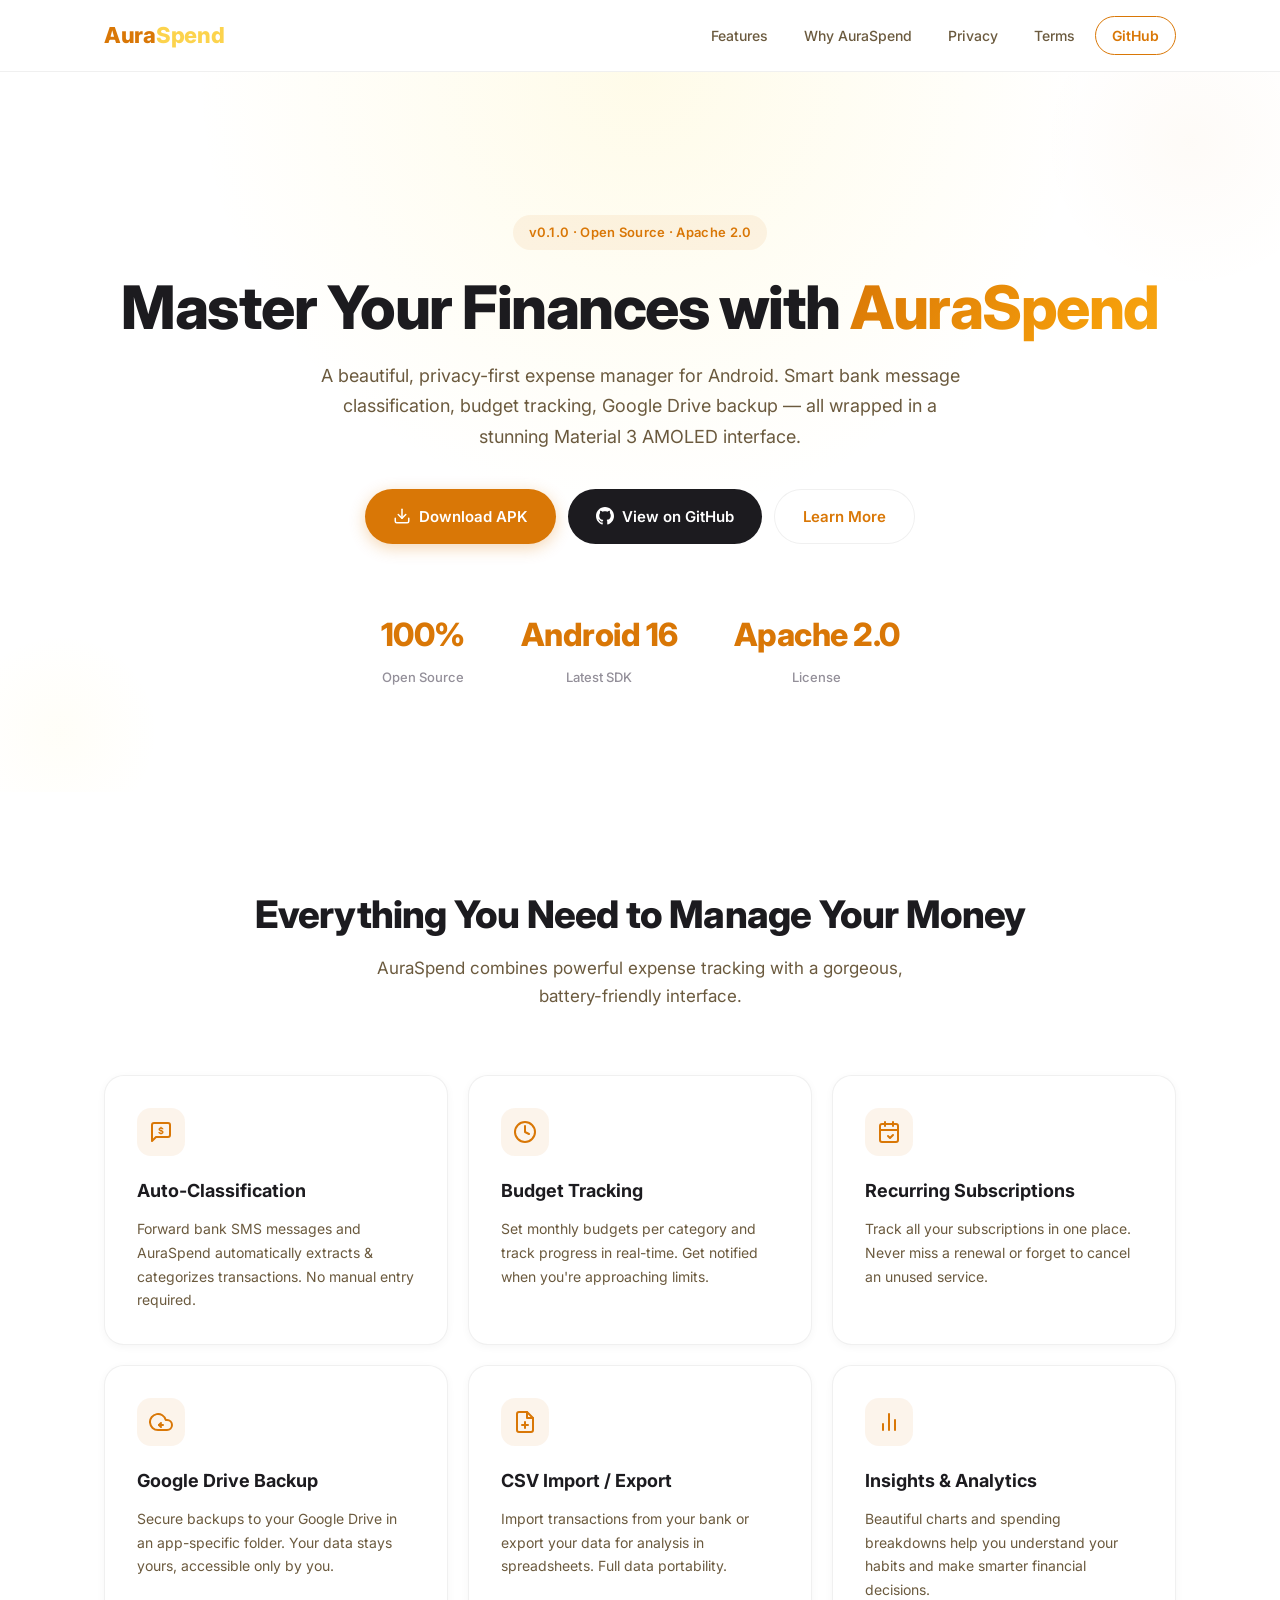
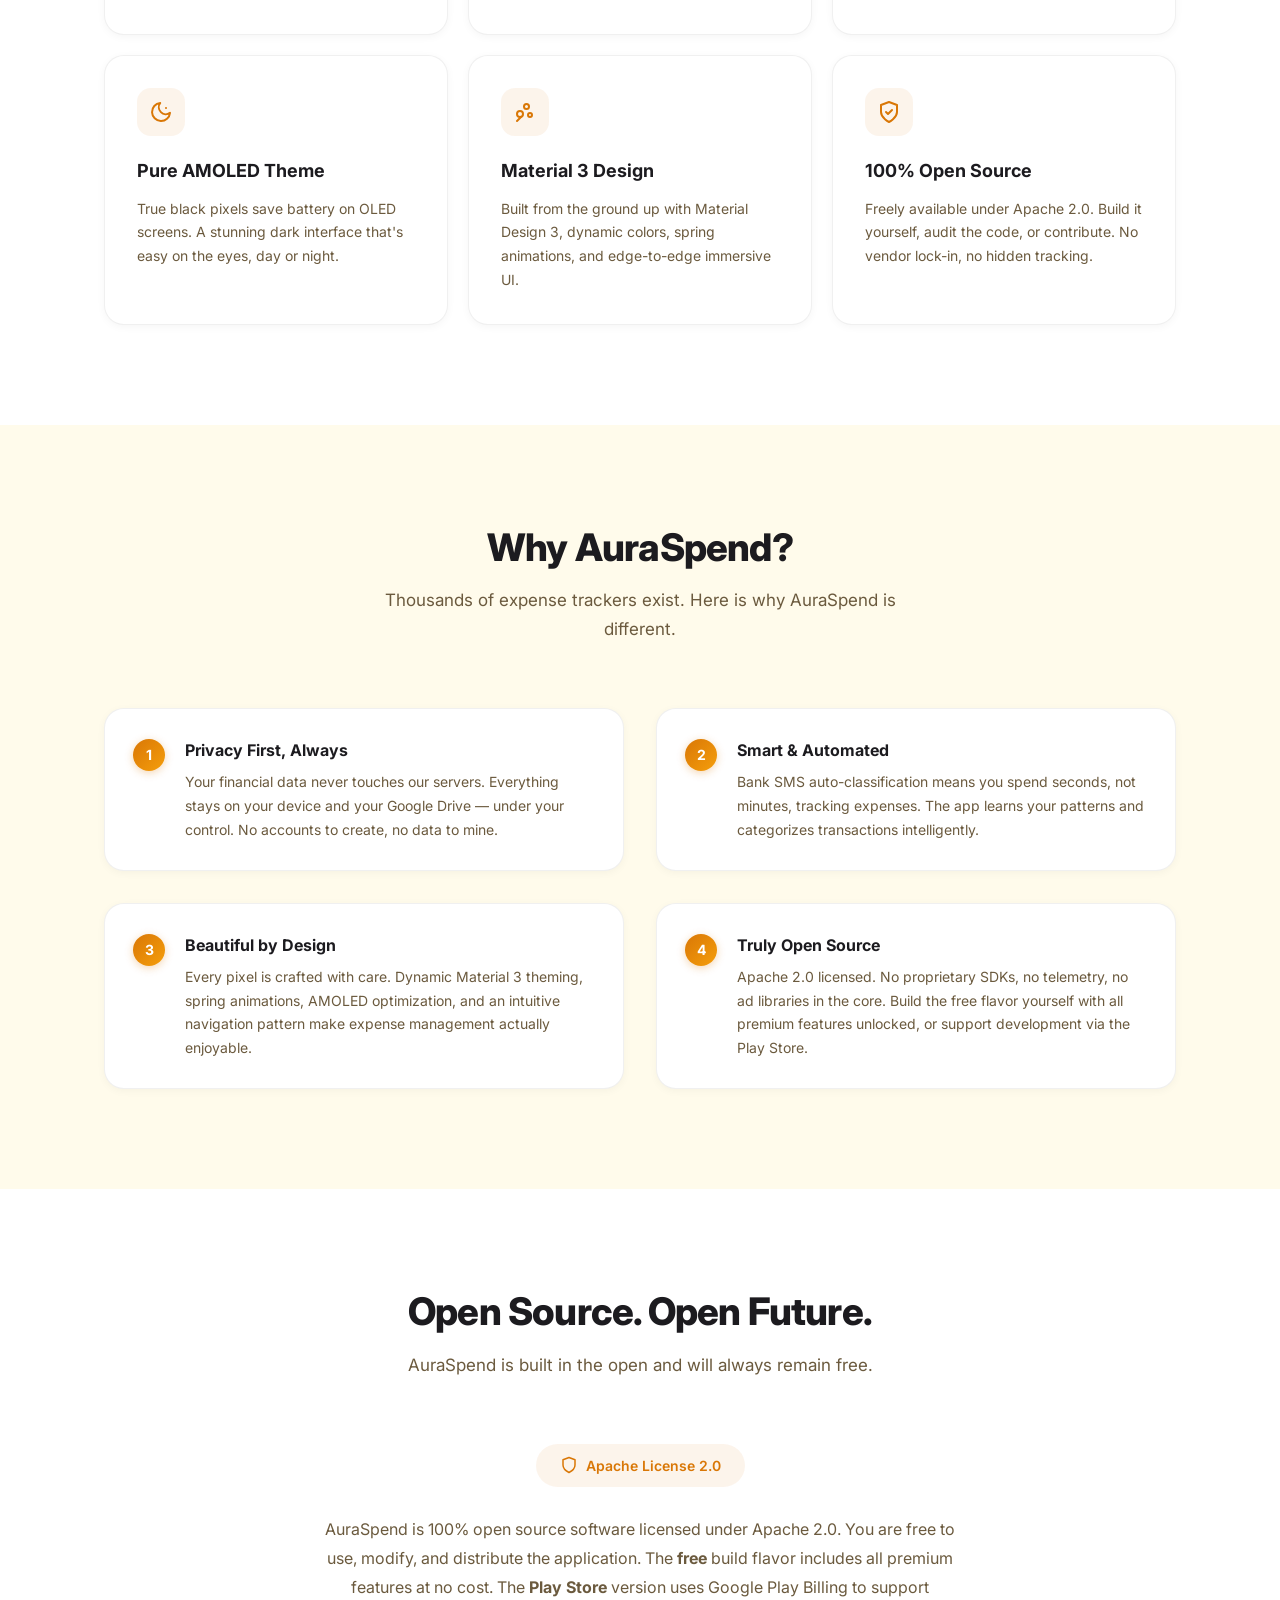
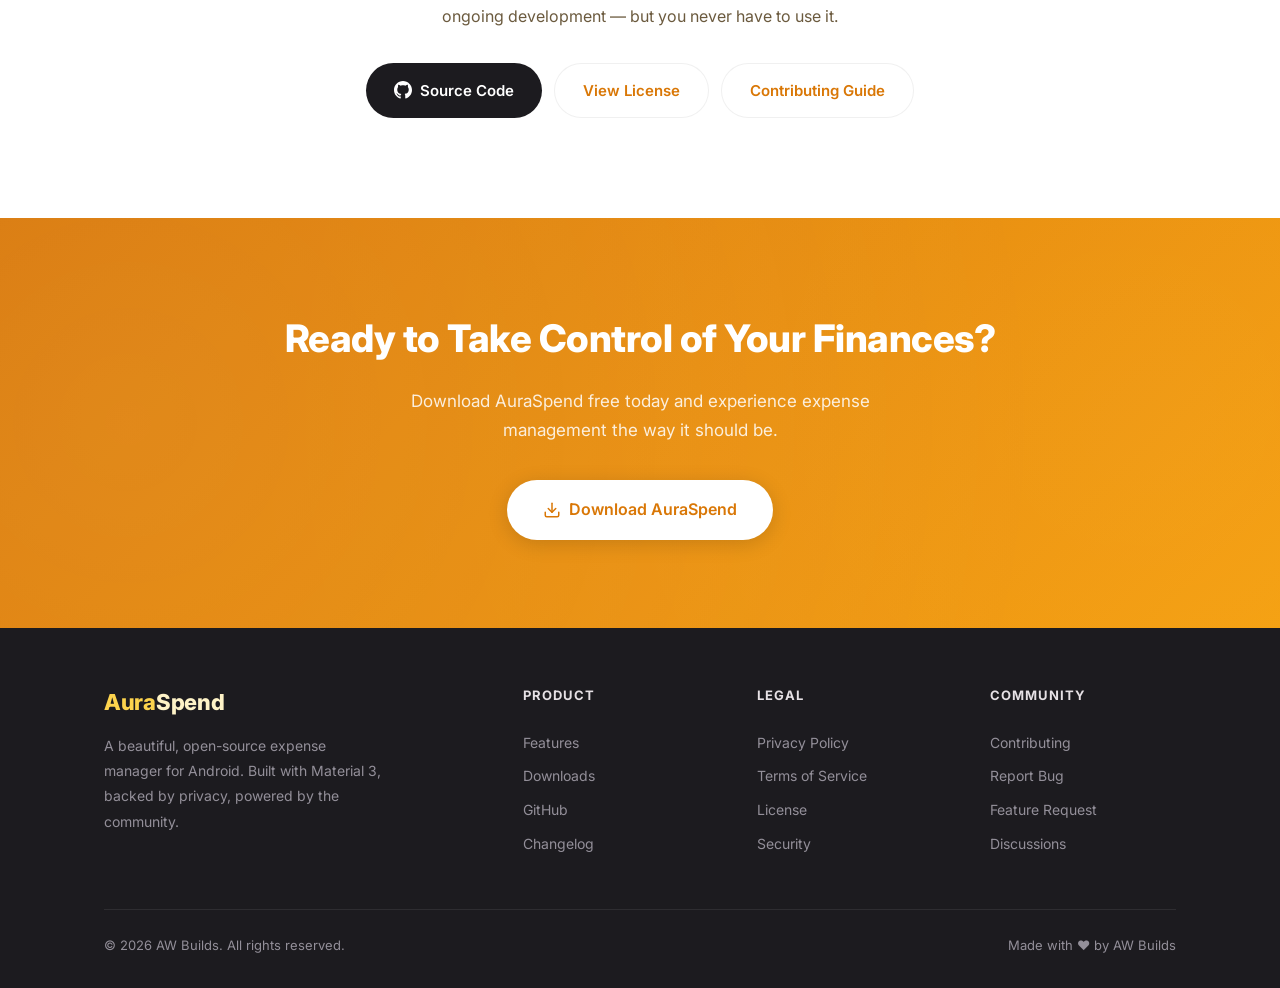
==== docs/index.html @ ae88522f "feat: Material 3 Expressive design + move docs to root (#27) * feat(ui): redesign splash screen and " ====
<!DOCTYPE html>
<html lang="en">
<head>
    <meta charset="UTF-8">
    <meta name="viewport" content="width=device-width, initial-scale=1.0">
    <title>AuraSpend — Beautiful Expense Management for Android</title>
    <meta name="description" content="AuraSpend is a modern, open-source expense tracker for Android with bank message classification, budget tracking, Google Drive sync, and a stunning Material 3 AMOLED interface.">
    <meta property="og:title" content="AuraSpend — Beautiful Expense Management for Android">
    <meta property="og:description" content="A privacy-first, open-source expense manager for Android. Smart bank message classification, budget tracking, Google Drive backup — all wrapped in a stunning Material 3 AMOLED interface.">
    <meta property="og:url" content="https://auraspend.github.io/auraspend/">
    <meta property="og:type" content="software">
    <meta property="og:site_name" content="AuraSpend">
    <meta name="twitter:card" content="summary_large_image">
    <meta name="twitter:title" content="AuraSpend — Beautiful Expense Management for Android">
    <meta name="twitter:description" content="A privacy-first, open-source expense manager for Android. Smart bank message classification, budget tracking, Google Drive backup.">
    <link rel="stylesheet" href="css/style.css">
    <link href="https://fonts.googleapis.com/css2?family=Inter:wght@400;500;600;700;800&display=swap" rel="stylesheet">
    <link rel="icon" type="image/svg+xml" href="data:image/svg+xml,%3Csvg xmlns='http://www.w3.org/2000/svg' viewBox='0 0 100 100'%3E%3Ccircle cx='50' cy='50' r='45' fill='%23D97706'/%3E%3Ctext x='50' y='72' text-anchor='middle' font-size='60' font-weight='800' font-family='system-ui' fill='white'%3EA%3C/text%3E%3C/svg%3E">
    <script type="application/ld+json">
    {
        "@context": "https://schema.org",
        "@type": "MobileApplication",
        "name": "AuraSpend",
        "operatingSystem": "Android",
        "applicationCategory": "FinanceApplication",
        "description": "A privacy-first, open-source expense manager for Android with smart bank message classification, budget tracking, Google Drive backup, and Material 3 design.",
        "url": "https://auraspend.github.io/auraspend/",
        "license": "https://www.apache.org/licenses/LICENSE-2.0",
        "author": {
            "@type": "Person",
            "name": "AW Builds"
        },
        "offers": {
            "@type": "Offer",
            "price": "0",
            "priceCurrency": "USD"
        }
    }
    </script>
</head>
<body>
    <nav>
        <div class="container">
            <a href="index.html" class="logo">Aura<span>Spend</span></a>
            <button class="hamburger" aria-label="Toggle navigation" aria-expanded="false">
                <span></span>
                <span></span>
                <span></span>
            </button>
            <div class="nav-links" id="navLinks">
                <a href="#features">Features</a>
                <a href="#why">Why AuraSpend</a>
                <a href="privacy.html">Privacy</a>
                <a href="terms.html">Terms</a>
                <a href="https://github.com/auraspend/auraspend" class="btn-outline-small" target="_blank" rel="noopener">GitHub</a>
            </div>
        </div>
    </nav>

    <section class="hero">
        <div class="hero-blob hero-blob-1"></div>
        <div class="hero-blob hero-blob-2"></div>
        <div class="container">
            <div class="hero-badge">v0.1.0 &middot; Open Source &middot; Apache 2.0</div>
            <h1>Master Your Finances with <span class="gradient-text">AuraSpend</span></h1>
            <p>A beautiful, privacy-first expense manager for Android. Smart bank message classification, budget tracking, Google Drive backup &mdash; all wrapped in a stunning Material 3 AMOLED interface.</p>
            <div class="hero-actions">
                <a href="https://github.com/auraspend/auraspend/releases" class="btn btn-primary" target="_blank" rel="noopener">
                    <svg width="18" height="18" viewBox="0 0 24 24" fill="none" stroke="currentColor" stroke-width="2" stroke-linecap="round" stroke-linejoin="round"><path d="M21 15v4a2 2 0 0 1-2 2H5a2 2 0 0 1-2-2v-4"/><polyline points="7 10 12 15 17 10"/><line x1="12" y1="15" x2="12" y2="3"/></svg>
                    Download APK
                </a>
                <a href="https://github.com/auraspend/auraspend" class="btn btn-github" target="_blank" rel="noopener">
                    <svg width="18" height="18" viewBox="0 0 24 24" fill="currentColor"><path d="M12 0c-6.626 0-12 5.373-12 12 0 5.302 3.438 9.8 8.207 11.387.599.111.793-.261.793-.577v-2.234c-3.338.726-4.033-1.416-4.033-1.416-.546-1.387-1.333-1.756-1.333-1.756-1.089-.745.083-.729.083-.729 1.205.084 1.839 1.237 1.839 1.237 1.07 1.834 2.807 1.304 3.492.997.107-.775.418-1.305.762-1.604-2.665-.305-5.467-1.334-5.467-5.931 0-1.311.469-2.381 1.236-3.221-.124-.303-.535-1.524.117-3.176 0 0 1.008-.322 3.301 1.23.957-.266 1.983-.399 3.003-.404 1.02.005 2.047.138 3.006.404 2.291-1.552 3.297-1.23 3.297-1.23.653 1.653.242 2.874.118 3.176.77.84 1.235 1.911 1.235 3.221 0 4.609-2.807 5.624-5.479 5.921.43.372.823 1.102.823 2.222v3.293c0 .319.192.694.801.576 4.765-1.589 8.199-6.086 8.199-11.386 0-6.627-5.373-12-12-12z"/></svg>
                    View on GitHub
                </a>
                <a href="#features" class="btn btn-secondary">Learn More</a>
            </div>
            <div class="hero-stats">
                <div class="stat-item">
                    <div class="stat-number">100%</div>
                    <div class="stat-label">Open Source</div>
                </div>
                <div class="stat-item">
                    <div class="stat-number">Android 16</div>
                    <div class="stat-label">Latest SDK</div>
                </div>
                <div class="stat-item">
                    <div class="stat-number">Apache 2.0</div>
                    <div class="stat-label">License</div>
                </div>
            </div>
        </div>
    </section>

    <section id="features" class="section reveal">
        <div class="container">
            <div class="section-header">
                <h2>Everything You Need to Manage Your Money</h2>
                <p>AuraSpend combines powerful expense tracking with a gorgeous, battery-friendly interface.</p>
            </div>
            <div class="features-grid">
                <div class="feature-card">
                    <div class="feature-icon">
                        <svg width="24" height="24" viewBox="0 0 24 24" fill="none" stroke="#D97706" stroke-width="2" stroke-linecap="round" stroke-linejoin="round"><path d="M21 15a2 2 0 0 1-2 2H7l-4 4V5a2 2 0 0 1 2-2h14a2 2 0 0 1 2 2z"/><text x="12" y="14" text-anchor="middle" font-size="9" font-weight="700" fill="#D97706" stroke="none">$</text></svg>
                    </div>
                    <h3>Auto-Classification</h3>
                    <p>Forward bank SMS messages and AuraSpend automatically extracts &amp; categorizes transactions. No manual entry required.</p>
                </div>
                <div class="feature-card">
                    <div class="feature-icon">
                        <svg width="24" height="24" viewBox="0 0 24 24" fill="none" stroke="#D97706" stroke-width="2" stroke-linecap="round" stroke-linejoin="round"><circle cx="12" cy="12" r="10"/><path d="M12 6v6l4 2"/></svg>
                    </div>
                    <h3>Budget Tracking</h3>
                    <p>Set monthly budgets per category and track progress in real-time. Get notified when you're approaching limits.</p>
                </div>
                <div class="feature-card">
                    <div class="feature-icon">
                        <svg width="24" height="24" viewBox="0 0 24 24" fill="none" stroke="#D97706" stroke-width="2" stroke-linecap="round" stroke-linejoin="round"><rect x="3" y="4" width="18" height="18" rx="2" ry="2"/><line x1="16" y1="2" x2="16" y2="6"/><line x1="8" y1="2" x2="8" y2="6"/><line x1="3" y1="10" x2="21" y2="10"/><path d="M16 15l-3 3-2-2"/></svg>
                    </div>
                    <h3>Recurring Subscriptions</h3>
                    <p>Track all your subscriptions in one place. Never miss a renewal or forget to cancel an unused service.</p>
                </div>
                <div class="feature-card">
                    <div class="feature-icon">
                        <svg width="24" height="24" viewBox="0 0 24 24" fill="none" stroke="#D97706" stroke-width="2" stroke-linecap="round" stroke-linejoin="round"><path d="M18 10h-1.26A8 8 0 1 0 9 20h9a5 5 0 0 0 0-10z"/><path d="M12 13l-2 2 2 2"/><path d="M14 15h-4"/></svg>
                    </div>
                    <h3>Google Drive Backup</h3>
                    <p>Secure backups to your Google Drive in an app-specific folder. Your data stays yours, accessible only by you.</p>
                </div>
                <div class="feature-card">
                    <div class="feature-icon">
                        <svg width="24" height="24" viewBox="0 0 24 24" fill="none" stroke="#D97706" stroke-width="2" stroke-linecap="round" stroke-linejoin="round"><path d="M14 2H6a2 2 0 0 0-2 2v16a2 2 0 0 0 2 2h12a2 2 0 0 0 2-2V8z"/><polyline points="14 2 14 8 20 8"/><line x1="12" y1="12" x2="12" y2="18"/><line x1="9" y1="15" x2="15" y2="15"/></svg>
                    </div>
                    <h3>CSV Import / Export</h3>
                    <p>Import transactions from your bank or export your data for analysis in spreadsheets. Full data portability.</p>
                </div>
                <div class="feature-card">
                    <div class="feature-icon">
                        <svg width="24" height="24" viewBox="0 0 24 24" fill="none" stroke="#D97706" stroke-width="2" stroke-linecap="round" stroke-linejoin="round"><line x1="18" y1="20" x2="18" y2="10"/><line x1="12" y1="20" x2="12" y2="4"/><line x1="6" y1="20" x2="6" y2="14"/></svg>
                    </div>
                    <h3>Insights &amp; Analytics</h3>
                    <p>Beautiful charts and spending breakdowns help you understand your habits and make smarter financial decisions.</p>
                </div>
                <div class="feature-card">
                    <div class="feature-icon">
                        <svg width="24" height="24" viewBox="0 0 24 24" fill="none" stroke="#D97706" stroke-width="2" stroke-linecap="round" stroke-linejoin="round"><path d="M21 12.79A9 9 0 1 1 11.21 3 7 7 0 0 0 21 12.79z"/><line x1="17" y1="8" x2="17.01" y2="8"/></svg>
                    </div>
                    <h3>Pure AMOLED Theme</h3>
                    <p>True black pixels save battery on OLED screens. A stunning dark interface that's easy on the eyes, day or night.</p>
                </div>
                <div class="feature-card">
                    <div class="feature-icon">
                        <svg width="24" height="24" viewBox="0 0 24 24" fill="none" stroke="#D97706" stroke-width="2" stroke-linecap="round" stroke-linejoin="round"><circle cx="13.5" cy="6.5" r="2.5"/><circle cx="17" cy="15" r="2"/><circle cx="7" cy="14" r="3"/><path d="M4 21l4-4"/></svg>
                    </div>
                    <h3>Material 3 Design</h3>
                    <p>Built from the ground up with Material Design 3, dynamic colors, spring animations, and edge-to-edge immersive UI.</p>
                </div>
                <div class="feature-card">
                    <div class="feature-icon">
                        <svg width="24" height="24" viewBox="0 0 24 24" fill="none" stroke="#D97706" stroke-width="2" stroke-linecap="round" stroke-linejoin="round"><path d="M12 22s8-4 8-10V5l-8-3-8 3v7c0 6 8 10 8 10z"/><path d="M9 12l2 2 4-4"/></svg>
                    </div>
                    <h3>100% Open Source</h3>
                    <p>Freely available under Apache 2.0. Build it yourself, audit the code, or contribute. No vendor lock-in, no hidden tracking.</p>
                </div>
            </div>
        </div>
    </section>

    <section id="why" class="section section-alt reveal">
        <div class="container">
            <div class="section-header">
                <h2>Why AuraSpend?</h2>
                <p>Thousands of expense trackers exist. Here is why AuraSpend is different.</p>
            </div>
            <div class="why-grid">
                <div class="why-item">
                    <div class="why-marker">1</div>
                    <div>
                        <h4>Privacy First, Always</h4>
                        <p>Your financial data never touches our servers. Everything stays on your device and your Google Drive — under your control. No accounts to create, no data to mine.</p>
                    </div>
                </div>
                <div class="why-item">
                    <div class="why-marker">2</div>
                    <div>
                        <h4>Smart &amp; Automated</h4>
                        <p>Bank SMS auto-classification means you spend seconds, not minutes, tracking expenses. The app learns your patterns and categorizes transactions intelligently.</p>
                    </div>
                </div>
                <div class="why-item">
                    <div class="why-marker">3</div>
                    <div>
                        <h4>Beautiful by Design</h4>
                        <p>Every pixel is crafted with care. Dynamic Material 3 theming, spring animations, AMOLED optimization, and an intuitive navigation pattern make expense management actually enjoyable.</p>
                    </div>
                </div>
                <div class="why-item">
                    <div class="why-marker">4</div>
                    <div>
                        <h4>Truly Open Source</h4>
                        <p>Apache 2.0 licensed. No proprietary SDKs, no telemetry, no ad libraries in the core. Build the free flavor yourself with all premium features unlocked, or support development via the Play Store.</p>
                    </div>
                </div>
            </div>
        </div>
    </section>

    <section class="section reveal">
        <div class="container">
            <div class="section-header">
                <h2>Open Source. Open Future.</h2>
                <p>AuraSpend is built in the open and will always remain free.</p>
            </div>
            <div class="oss-content">
                <div class="license-badge">
                    <svg width="18" height="18" viewBox="0 0 24 24" fill="none" stroke="currentColor" stroke-width="2" stroke-linecap="round" stroke-linejoin="round"><path d="M12 22s8-4 8-10V5l-8-3-8 3v7c0 6 8 10 8 10z"/></svg>
                    Apache License 2.0
                </div>
                <p>
                    AuraSpend is 100% open source software licensed under Apache 2.0. You are free to use, modify, and distribute the application. The <strong>free</strong> build flavor includes all premium features at no cost. The <strong>Play Store</strong> version uses Google Play Billing to support ongoing development &mdash; but you never have to use it.
                </p>
                <div class="oss-links">
                    <a href="https://github.com/auraspend/auraspend" class="btn btn-github" target="_blank" rel="noopener">
                        <svg width="18" height="18" viewBox="0 0 24 24" fill="currentColor"><path d="M12 0c-6.626 0-12 5.373-12 12 0 5.302 3.438 9.8 8.207 11.387.599.111.793-.261.793-.577v-2.234c-3.338.726-4.033-1.416-4.033-1.416-.546-1.387-1.333-1.756-1.333-1.756-1.089-.745.083-.729.083-.729 1.205.084 1.839 1.237 1.839 1.237 1.07 1.834 2.807 1.304 3.492.997.107-.775.418-1.305.762-1.604-2.665-.305-5.467-1.334-5.467-5.931 0-1.311.469-2.381 1.236-3.221-.124-.303-.535-1.524.117-3.176 0 0 1.008-.322 3.301 1.23.957-.266 1.983-.399 3.003-.404 1.02.005 2.047.138 3.006.404 2.291-1.552 3.297-1.23 3.297-1.23.653 1.653.242 2.874.118 3.176.77.84 1.235 1.911 1.235 3.221 0 4.609-2.807 5.624-5.479 5.921.43.372.823 1.102.823 2.222v3.293c0 .319.192.694.801.576 4.765-1.589 8.199-6.086 8.199-11.386 0-6.627-5.373-12-12-12z"/></svg>
                        Source Code
                    </a>
                    <a href="https://github.com/auraspend/auraspend/blob/main/LICENSE" class="btn btn-secondary" target="_blank" rel="noopener">View License</a>
                    <a href="https://github.com/auraspend/auraspend/blob/main/CONTRIBUTING.md" class="btn btn-secondary" target="_blank" rel="noopener">Contributing Guide</a>
                </div>
            </div>
        </div>
    </section>

    <section class="cta-section reveal">
        <div class="container">
            <h2>Ready to Take Control of Your Finances?</h2>
            <p>Download AuraSpend free today and experience expense management the way it should be.</p>
            <a href="https://github.com/auraspend/auraspend/releases" class="btn" target="_blank" rel="noopener">
                <svg width="18" height="18" viewBox="0 0 24 24" fill="none" stroke="currentColor" stroke-width="2" stroke-linecap="round" stroke-linejoin="round"><path d="M21 15v4a2 2 0 0 1-2 2H5a2 2 0 0 1-2-2v-4"/><polyline points="7 10 12 15 17 10"/><line x1="12" y1="15" x2="12" y2="3"/></svg>
                Download AuraSpend
            </a>
        </div>
    </section>

    <footer>
        <div class="container">
            <div class="footer-grid">
                <div class="footer-brand">
                    <a href="index.html" class="logo">Aura<span>Spend</span></a>
                    <p>A beautiful, open-source expense manager for Android. Built with Material 3, backed by privacy, powered by the community.</p>
                </div>
                <div class="footer-col">
                    <h4>Product</h4>
                    <a href="#features">Features</a>
                    <a href="https://github.com/auraspend/auraspend/releases">Downloads</a>
                    <a href="https://github.com/auraspend/auraspend">GitHub</a>
                    <a href="https://github.com/auraspend/auraspend/blob/main/CHANGELOG.md">Changelog</a>
                </div>
                <div class="footer-col">
                    <h4>Legal</h4>
                    <a href="privacy.html">Privacy Policy</a>
                    <a href="terms.html">Terms of Service</a>
                    <a href="https://github.com/auraspend/auraspend/blob/main/LICENSE">License</a>
                    <a href="https://github.com/auraspend/auraspend/blob/main/SECURITY.md">Security</a>
                </div>
                <div class="footer-col">
                    <h4>Community</h4>
                    <a href="https://github.com/auraspend/auraspend/blob/main/CONTRIBUTING.md">Contributing</a>
                    <a href="https://github.com/auraspend/auraspend/issues">Report Bug</a>
                    <a href="https://github.com/auraspend/auraspend/issues">Feature Request</a>
                    <a href="https://github.com/auraspend/auraspend/discussions">Discussions</a>
                </div>
            </div>
            <div class="footer-bottom">
                <p>&copy; 2026 AW Builds. All rights reserved.</p>
                <p>Made with ❤️ by AW Builds</p>
            </div>
        </div>
    </footer>
    <script>
        document.querySelector('.hamburger')?.addEventListener('click', () => {
            const nav = document.getElementById('navLinks');
            const btn = document.querySelector('.hamburger');
            const expanded = btn.getAttribute('aria-expanded') === 'true';
            btn.setAttribute('aria-expanded', !expanded);
            nav.classList.toggle('open');
        });
        document.querySelectorAll('.nav-links a').forEach(link => {
            link.addEventListener('click', () => {
                document.getElementById('navLinks')?.classList.remove('open');
                document.querySelector('.hamburger')?.setAttribute('aria-expanded', 'false');
            });
        });
        const observer = new IntersectionObserver((entries) => {
            entries.forEach(entry => {
                if (entry.isIntersecting) {
                    entry.target.classList.add('visible');
                }
            });
        }, { threshold: 0.1 });
        document.querySelectorAll('.reveal').forEach(el => observer.observe(el));
    </script>
</body>
</html>
---- docs/css/style.css ----
:root {
    --primary: #D97706;
    --primary-hover: #F59E0B;
    --primary-light: #FCD34D;
    --primary-bg: rgba(217, 119, 6, 0.08);
    --primary-glow: rgba(217, 119, 6, 0.25);
    --text: #1c1b1f;
    --text-secondary: #6B5A3E;
    --text-tertiary: #938F99;
    --surface: #ffffff;
    --surface-alt: #FFFBEB;
    --border: rgba(0, 0, 0, 0.06);
    --border-hover: rgba(217, 119, 6, 0.2);
    --shadow-sm: 0 2px 8px rgba(0, 0, 0, 0.04);
    --shadow-md: 0 8px 24px rgba(0, 0, 0, 0.06);
    --shadow-lg: 0 16px 48px rgba(0, 0, 0, 0.08);
    --shadow-glow: 0 8px 32px rgba(217, 119, 6, 0.2);
    --radius-sm: 12px;
    --radius-md: 20px;
    --radius-lg: 24px;
    --radius-full: 100px;
    --transition: 0.3s cubic-bezier(0.4, 0, 0.2, 1);
    --transition-slow: 0.5s cubic-bezier(0.4, 0, 0.2, 1);
    --nav-height: 72px;
}

@media (prefers-color-scheme: dark) {
    :root {
        --text: #FDF4E3;
        --text-secondary: #D4C5A9;
        --text-tertiary: #938F99;
        --surface: #1A1520;
        --surface-alt: #241F2D;
        --border: rgba(255, 255, 255, 0.06);
        --border-hover: rgba(253, 224, 71, 0.25);
        --shadow-sm: 0 2px 8px rgba(0, 0, 0, 0.2);
        --shadow-md: 0 8px 24px rgba(0, 0, 0, 0.3);
        --shadow-lg: 0 16px 48px rgba(0, 0, 0, 0.4);
    }
}

*, *::before, *::after {
    box-sizing: border-box;
    margin: 0;
    padding: 0;
}

html {
    scroll-behavior: smooth;
    -webkit-font-smoothing: antialiased;
    -moz-osx-font-smoothing: grayscale;
}

body {
    font-family: 'Inter', -apple-system, BlinkMacSystemFont, sans-serif;
    background-color: var(--surface);
    color: var(--text);
    line-height: 1.7;
    font-size: 16px;
    transition: background-color var(--transition), color var(--transition);
}

.container {
    max-width: 1120px;
    margin: 0 auto;
    padding: 0 24px;
}

/* Navigation */
nav {
    height: var(--nav-height);
    display: flex;
    align-items: center;
    background: rgba(255, 255, 255, 0.8);
    backdrop-filter: blur(16px);
    -webkit-backdrop-filter: blur(16px);
    position: sticky;
    top: 0;
    z-index: 1000;
    border-bottom: 1px solid var(--border);
    transition: background var(--transition);
}

@media (prefers-color-scheme: dark) {
    nav {
        background: rgba(20, 18, 24, 0.85);
    }

    .nav-links {
        background: rgba(20, 18, 24, 0.98);
    }
}

nav .container {
    display: flex;
    justify-content: space-between;
    align-items: center;
    width: 100%;
}

.logo {
    font-weight: 800;
    font-size: 22px;
    color: var(--primary);
    text-decoration: none;
    letter-spacing: -0.3px;
    transition: opacity var(--transition);
}

.logo:hover {
    opacity: 0.85;
}

.logo span {
    color: var(--primary-light);
}

.nav-links {
    display: flex;
    align-items: center;
    gap: 4px;
}

.nav-links a {
    text-decoration: none;
    color: var(--text-secondary);
    font-weight: 500;
    font-size: 14px;
    padding: 8px 16px;
    border-radius: var(--radius-full);
    transition: all var(--transition);
    position: relative;
}

.nav-links a:hover {
    background: var(--primary-bg);
    color: var(--primary);
}

.nav-links .btn-outline-small {
    border: 1.5px solid var(--primary);
    color: var(--primary);
    font-weight: 600;
    padding: 7px 16px;
}

.nav-links .btn-outline-small:hover {
    background: var(--primary);
    color: #fff;
}

/* Hamburger */
.hamburger {
    display: none;
    flex-direction: column;
    gap: 5px;
    background: none;
    border: none;
    cursor: pointer;
    padding: 8px;
    z-index: 1001;
}

.hamburger span {
    display: block;
    width: 22px;
    height: 2px;
    background: var(--text);
    border-radius: 2px;
    transition: all var(--transition);
}

.hamburger[aria-expanded="true"] span:nth-child(1) {
    transform: rotate(45deg) translate(5px, 5px);
}

.hamburger[aria-expanded="true"] span:nth-child(2) {
    opacity: 0;
}

.hamburger[aria-expanded="true"] span:nth-child(3) {
    transform: rotate(-45deg) translate(5px, -5px);
}

/* Anchor offset */
.section, .cta-section {
    scroll-margin-top: 80px;
}

/* Hero */
.hero {
    padding: 120px 0 80px;
    text-align: center;
    position: relative;
    overflow: hidden;
    min-height: 80vh;
    display: flex;
    align-items: center;
}

.hero::before {
    content: '';
    position: absolute;
    top: -50%;
    left: 50%;
    width: 900px;
    height: 900px;
    background: radial-gradient(circle, rgba(253, 224, 71, 0.12) 0%, transparent 70%);
    transform: translate(-50%, -10%);
    pointer-events: none;
    animation: heroGlow 8s ease-in-out infinite alternate;
}

@keyframes heroGlow {
    0% { transform: translate(-50%, -10%) scale(1); opacity: 0.8; }
    100% { transform: translate(-40%, -20%) scale(1.15); opacity: 1; }
}

.hero-blob {
    position: absolute;
    border-radius: 50%;
    pointer-events: none;
    opacity: 0.4;
}

.hero-blob-1 {
    width: 300px;
    height: 300px;
    background: radial-gradient(circle, rgba(217, 119, 6, 0.08) 0%, transparent 70%);
    top: -80px;
    right: -60px;
    animation: floatBlob 12s ease-in-out infinite;
}

.hero-blob-2 {
    width: 200px;
    height: 200px;
    background: radial-gradient(circle, rgba(253, 224, 71, 0.1) 0%, transparent 70%);
    bottom: -40px;
    left: -40px;
    animation: floatBlob 15s ease-in-out infinite reverse;
}

@keyframes floatBlob {
    0%, 100% { transform: translate(0, 0) scale(1); }
    33% { transform: translate(20px, -20px) scale(1.05); }
    66% { transform: translate(-10px, 15px) scale(0.95); }
}

.hero > .container {
    position: relative;
    z-index: 1;
}

.hero-badge {
    display: inline-block;
    background: var(--primary-bg);
    color: var(--primary);
    font-size: 13px;
    font-weight: 600;
    padding: 6px 16px;
    border-radius: var(--radius-full);
    margin-bottom: 24px;
    letter-spacing: 0.3px;
    animation: fadeInUp 0.6s ease-out both;
}

.hero h1 {
    font-size: 60px;
    font-weight: 800;
    margin-bottom: 20px;
    line-height: 1.12;
    letter-spacing: -1.5px;
    color: var(--text);
    animation: fadeInUp 0.6s ease-out 0.1s both;
}

.hero h1 .gradient-text {
    background: linear-gradient(135deg, var(--primary) 0%, #F59E0B 40%, var(--primary-light) 100%);
    -webkit-background-clip: text;
    -webkit-text-fill-color: transparent;
    background-clip: text;
    background-size: 200% 200%;
    animation: gradientShift 6s ease-in-out infinite;
}

@keyframes gradientShift {
    0%, 100% { background-position: 0% 50%; }
    50% { background-position: 100% 50%; }
}

.hero p {
    font-size: 18px;
    color: var(--text-secondary);
    max-width: 640px;
    margin: 0 auto 36px;
    line-height: 1.7;
    animation: fadeInUp 0.6s ease-out 0.2s both;
}

.hero-actions {
    display: flex;
    justify-content: center;
    gap: 12px;
    flex-wrap: wrap;
    animation: fadeInUp 0.6s ease-out 0.3s both;
}

@keyframes fadeInUp {
    from {
        opacity: 0;
        transform: translateY(24px);
    }
    to {
        opacity: 1;
        transform: translateY(0);
    }
}

.btn {
    display: inline-flex;
    align-items: center;
    gap: 8px;
    padding: 14px 28px;
    border-radius: var(--radius-full);
    text-decoration: none;
    font-weight: 600;
    font-size: 15px;
    transition: all var(--transition);
    cursor: pointer;
    border: none;
    outline: none;
    position: relative;
}

.btn:hover {
    transform: translateY(-2px);
}

.btn:active {
    transform: translateY(0);
}

.btn-primary {
    background: var(--primary);
    color: #fff;
    box-shadow: 0 4px 16px rgba(217, 119, 6, 0.3);
}

.btn-primary:hover {
    background: var(--primary-hover);
    box-shadow: 0 8px 28px rgba(217, 119, 6, 0.4);
}

.btn-secondary {
    background: var(--surface);
    color: var(--primary);
    border: 1.5px solid var(--border);
}

.btn-secondary:hover {
    border-color: var(--primary);
    background: var(--primary-bg);
    box-shadow: 0 4px 16px rgba(217, 119, 6, 0.1);
}

.btn-github {
    background: #1c1b1f;
    color: #fff;
}

.btn-github:hover {
    background: #2e2c33;
    box-shadow: 0 4px 16px rgba(0, 0, 0, 0.2);
}

.hero-stats {
    display: flex;
    justify-content: center;
    gap: 56px;
    margin-top: 64px;
    flex-wrap: wrap;
    animation: fadeInUp 0.6s ease-out 0.4s both;
}

.stat-item {
    text-align: center;
}

.stat-number {
    font-size: 32px;
    font-weight: 800;
    color: var(--primary);
    letter-spacing: -0.5px;
}

.stat-label {
    font-size: 13px;
    color: var(--text-tertiary);
    font-weight: 500;
    margin-top: 4px;
}

/* Section common */
.section {
    padding: 100px 0;
}

.section-alt {
    background: var(--surface-alt);
    transition: background var(--transition);
}

.section-header {
    text-align: center;
    margin-bottom: 64px;
}

.section-header h2 {
    font-size: 38px;
    font-weight: 800;
    color: var(--text);
    margin-bottom: 16px;
    letter-spacing: -0.8px;
    line-height: 1.2;
}

.section-header p {
    font-size: 17px;
    color: var(--text-secondary);
    max-width: 560px;
    margin: 0 auto;
}

/* Features Grid */
.features-grid {
    display: grid;
    grid-template-columns: repeat(3, 1fr);
    gap: 20px;
}

.feature-card {
    background: var(--surface);
    padding: 32px;
    border-radius: var(--radius-md);
    box-shadow: var(--shadow-sm);
    transition: all var(--transition);
    border: 1px solid var(--border);
    position: relative;
    overflow: hidden;
}

.feature-card::before {
    content: '';
    position: absolute;
    top: 0;
    left: 0;
    right: 0;
    height: 3px;
    background: linear-gradient(90deg, var(--primary), var(--primary-light));
    opacity: 0;
    transition: opacity var(--transition);
}

.feature-card:hover {
    box-shadow: var(--shadow-md);
    transform: translateY(-6px);
    border-color: var(--border-hover);
}

.feature-card:hover::before {
    opacity: 1;
}

.feature-icon {
    width: 48px;
    height: 48px;
    background: var(--primary-bg);
    border-radius: 14px;
    display: flex;
    align-items: center;
    justify-content: center;
    margin-bottom: 20px;
    transition: all var(--transition);
}

.feature-card:hover .feature-icon {
    background: rgba(217, 119, 6, 0.15);
    transform: scale(1.05);
}

.feature-icon svg {
    transition: transform var(--transition);
}

.feature-card:hover .feature-icon svg {
    transform: scale(1.1);
}

.feature-card h3 {
    font-size: 18px;
    font-weight: 700;
    color: var(--text);
    margin-bottom: 10px;
}

.feature-card p {
    font-size: 14px;
    color: var(--text-secondary);
    line-height: 1.7;
}

/* Why section */
.why-grid {
    display: grid;
    grid-template-columns: repeat(2, 1fr);
    gap: 32px;
}

.why-item {
    display: flex;
    gap: 20px;
    align-items: flex-start;
    background: var(--surface);
    padding: 28px;
    border-radius: var(--radius-md);
    border: 1px solid var(--border);
    transition: all var(--transition);
    box-shadow: var(--shadow-sm);
}

.why-item:hover {
    box-shadow: var(--shadow-md);
    transform: translateY(-3px);
    border-color: var(--border-hover);
}

.why-marker {
    flex-shrink: 0;
    width: 32px;
    height: 32px;
    background: linear-gradient(135deg, var(--primary), #F59E0B);
    border-radius: 50%;
    display: flex;
    align-items: center;
    justify-content: center;
    color: #fff;
    font-size: 14px;
    font-weight: 700;
    margin-top: 2px;
    box-shadow: 0 2px 8px rgba(217, 119, 6, 0.3);
}

.why-item h4 {
    font-size: 16px;
    font-weight: 700;
    color: var(--text);
    margin-bottom: 6px;
}

.why-item p {
    font-size: 14px;
    color: var(--text-secondary);
    line-height: 1.7;
}

/* Open Source section */
.oss-content {
    text-align: center;
    max-width: 640px;
    margin: 0 auto;
}

.oss-content p {
    font-size: 16px;
    color: var(--text-secondary);
    margin-bottom: 32px;
    line-height: 1.8;
}

.license-badge {
    display: inline-flex;
    align-items: center;
    gap: 8px;
    background: var(--primary-bg);
    color: var(--primary);
    font-size: 14px;
    font-weight: 600;
    padding: 10px 24px;
    border-radius: var(--radius-full);
    margin-bottom: 28px;
}

.oss-links {
    display: flex;
    justify-content: center;
    gap: 12px;
    flex-wrap: wrap;
}

/* Legal pages */
.legal-page {
    padding: 80px 0;
}

.legal-page h1 {
    font-size: 36px;
    font-weight: 800;
    color: var(--text);
    margin-bottom: 8px;
    letter-spacing: -0.5px;
}

.legal-page .last-updated {
    color: var(--text-tertiary);
    font-size: 14px;
    margin-bottom: 48px;
}

.legal-page section {
    margin-bottom: 40px;
}

.legal-page h2 {
    font-size: 20px;
    font-weight: 700;
    color: var(--text);
    margin-bottom: 12px;
}

.legal-page h3 {
    font-size: 16px;
    font-weight: 600;
    color: var(--text);
    margin-bottom: 8px;
    margin-top: 20px;
}

.legal-page p {
    font-size: 15px;
    color: var(--text-secondary);
    line-height: 1.8;
    margin-bottom: 12px;
}

.legal-page ul {
    margin: 8px 0 16px 24px;
    color: var(--text-secondary);
    font-size: 15px;
    line-height: 1.8;
}

.legal-page ul li {
    margin-bottom: 4px;
}

/* CTA Section */
.cta-section {
    background: linear-gradient(135deg, var(--primary) 0%, #F59E0B 100%);
    padding: 88px 0;
    text-align: center;
    position: relative;
    overflow: hidden;
}

.cta-section::before {
    content: '';
    position: absolute;
    top: -50%;
    left: -50%;
    width: 200%;
    height: 200%;
    background: radial-gradient(circle at 30% 50%, rgba(255,255,255,0.08) 0%, transparent 50%),
                radial-gradient(circle at 70% 50%, rgba(255,255,255,0.05) 0%, transparent 50%);
    pointer-events: none;
}

.cta-section > .container {
    position: relative;
    z-index: 1;
}

.cta-section h2 {
    font-size: 38px;
    font-weight: 800;
    color: #fff;
    margin-bottom: 16px;
    letter-spacing: -0.5px;
}

.cta-section p {
    font-size: 17px;
    color: rgba(255, 255, 255, 0.85);
    max-width: 500px;
    margin: 0 auto 36px;
}

.cta-section .btn {
    background: #fff;
    color: var(--primary);
    box-shadow: 0 4px 20px rgba(0, 0, 0, 0.15);
    font-size: 16px;
    padding: 16px 36px;
}

.cta-section .btn:hover {
    transform: translateY(-3px);
    box-shadow: 0 8px 32px rgba(0, 0, 0, 0.2);
}

/* Footer */
footer {
    background: #1c1b1f;
    color: #cac4d0;
    padding: 56px 0 32px;
}

.footer-grid {
    display: grid;
    grid-template-columns: 2fr 1fr 1fr 1fr;
    gap: 48px;
    margin-bottom: 48px;
}

.footer-brand .logo {
    display: inline-block;
    margin-bottom: 12px;
    color: #FCD34D;
}

.footer-brand .logo span {
    color: #FEF3C7;
}

.footer-brand p {
    font-size: 14px;
    color: #938F99;
    line-height: 1.8;
    max-width: 280px;
}

.footer-col h4 {
    color: #e6e1e5;
    font-size: 13px;
    font-weight: 700;
    margin-bottom: 20px;
    text-transform: uppercase;
    letter-spacing: 1px;
}

.footer-col a {
    display: block;
    color: #938F99;
    text-decoration: none;
    font-size: 14px;
    padding: 5px 0;
    transition: all var(--transition);
}

.footer-col a:hover {
    color: #FCD34D;
    transform: translateX(4px);
}

.footer-bottom {
    border-top: 1px solid rgba(255, 255, 255, 0.08);
    padding-top: 24px;
    display: flex;
    justify-content: space-between;
    align-items: center;
    flex-wrap: wrap;
    gap: 12px;
}

.footer-bottom p {
    font-size: 13px;
    color: #938F99;
}

/* Scroll Reveal */
.reveal {
    opacity: 0;
    transform: translateY(30px);
    transition: opacity 0.7s cubic-bezier(0.4, 0, 0.2, 1),
                transform 0.7s cubic-bezier(0.4, 0, 0.2, 1);
}

.reveal.visible {
    opacity: 1;
    transform: translateY(0);
}

.reveal-delay-1 { transition-delay: 0.1s; }
.reveal-delay-2 { transition-delay: 0.2s; }
.reveal-delay-3 { transition-delay: 0.3s; }
.reveal-delay-4 { transition-delay: 0.4s; }

/* Responsive */
@media (max-width: 900px) {
    .features-grid {
        grid-template-columns: repeat(2, 1fr);
    }

    .why-grid {
        grid-template-columns: 1fr;
    }

    .footer-grid {
        grid-template-columns: 1fr 1fr;
    }

    .hero h1 {
        font-size: 44px;
    }
}

@media (max-width: 768px) {
    .hamburger {
        display: flex;
    }

    .nav-links {
        position: fixed;
        top: var(--nav-height);
        left: 0;
        right: 0;
        background: rgba(255, 255, 255, 0.98);
        backdrop-filter: blur(16px);
        -webkit-backdrop-filter: blur(16px);
        flex-direction: column;
        padding: 16px 24px 24px;
        gap: 4px;
        border-bottom: 1px solid var(--border);
        transform: translateY(-110%);
        opacity: 0;
        transition: all var(--transition);
        pointer-events: none;
    }

    .nav-links.open {
        transform: translateY(0);
        opacity: 1;
        pointer-events: auto;
    }

    .nav-links a {
        font-size: 15px;
        padding: 12px 16px;
        width: 100%;
        text-align: center;
    }

    .hero {
        min-height: auto;
        padding: 80px 0 64px;
    }

    .hero-blob-1, .hero-blob-2 {
        display: none;
    }
}

@media (max-width: 640px) {
    .features-grid {
        grid-template-columns: 1fr;
    }

    .footer-grid {
        grid-template-columns: 1fr;
    }

    .hero {
        padding: 64px 0 48px;
    }

    .hero h1 {
        font-size: 32px;
        letter-spacing: -0.8px;
    }

    .hero p {
        font-size: 16px;
    }

    .hero-stats {
        gap: 28px;
        margin-top: 40px;
    }

    .section {
        padding: 64px 0;
    }

    .section-header {
        margin-bottom: 40px;
    }

    .section-header h2 {
        font-size: 28px;
    }

    .cta-section {
        padding: 60px 0;
    }

    .cta-section h2 {
        font-size: 28px;
    }

    .cta-section .btn {
        width: 100%;
        justify-content: center;
    }

    .legal-page h1 {
        font-size: 28px;
    }

    .why-item {
        padding: 20px;
    }

    .footer-col a:hover {
        transform: none;
    }
}
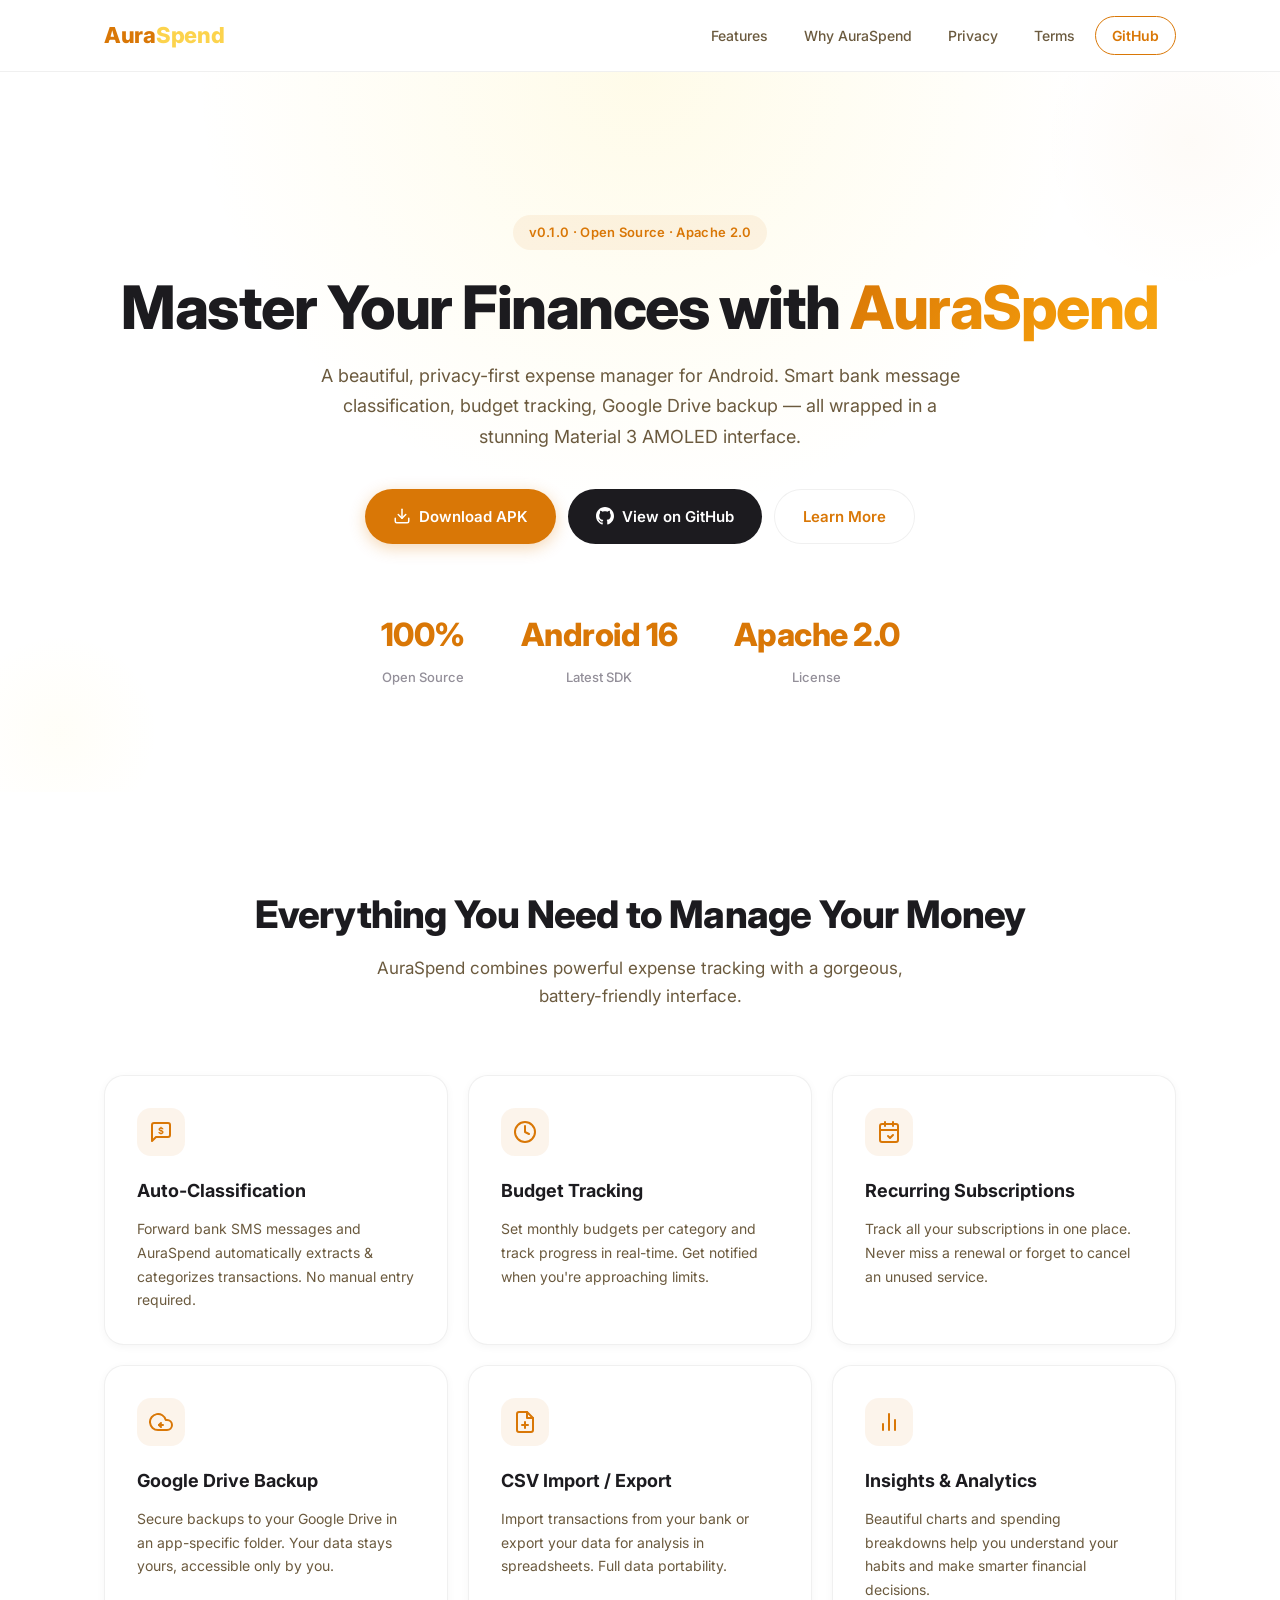
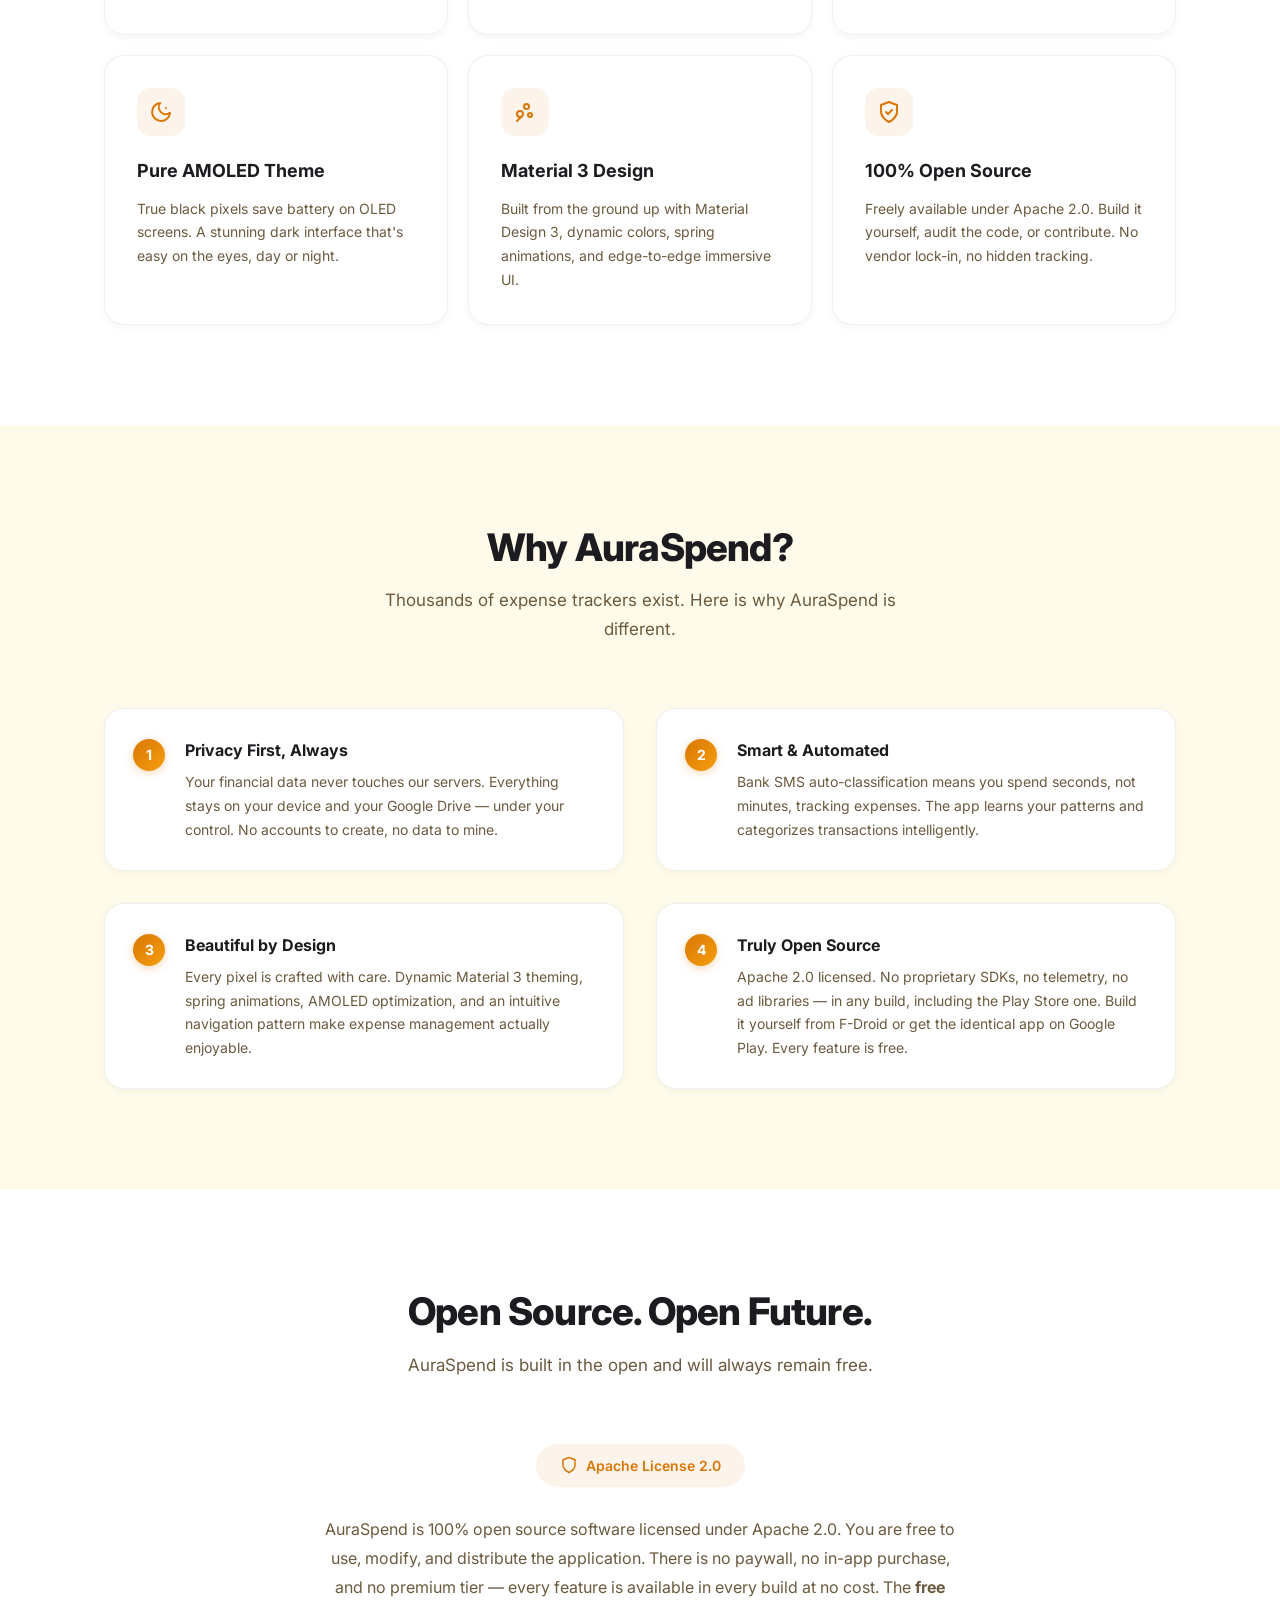
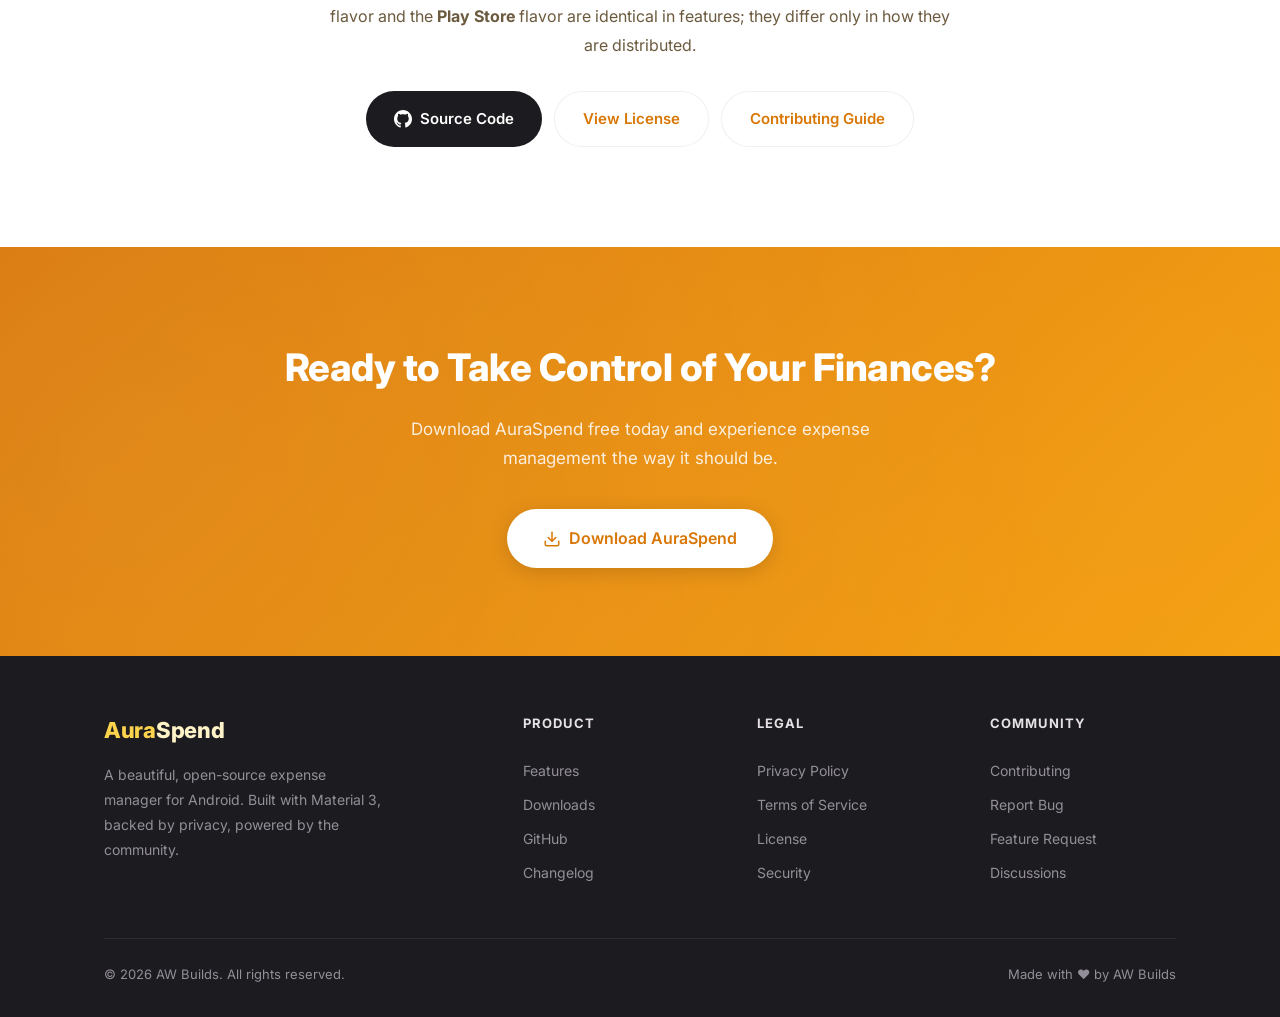
==== commit 5226c9d4: "docs: ADR 0008, and make every public page stop promising a paywall The Play-flavor-with-ads-and-gat" ====
--- a/docs/index.html
+++ b/docs/index.html
@@ -198,7 +198,7 @@
                     <div class="why-marker">4</div>
                     <div>
                         <h4>Truly Open Source</h4>
-                        <p>Apache 2.0 licensed. No proprietary SDKs, no telemetry, no ad libraries in the core. Build the free flavor yourself with all premium features unlocked, or support development via the Play Store.</p>
+                        <p>Apache 2.0 licensed. No proprietary SDKs, no telemetry, no ad libraries &mdash; in any build, including the Play Store one. Build it yourself from F-Droid or get the identical app on Google Play. Every feature is free.</p>
                     </div>
                 </div>
             </div>
@@ -217,7 +217,7 @@
                     Apache License 2.0
                 </div>
                 <p>
-                    AuraSpend is 100% open source software licensed under Apache 2.0. You are free to use, modify, and distribute the application. The <strong>free</strong> build flavor includes all premium features at no cost. The <strong>Play Store</strong> version uses Google Play Billing to support ongoing development &mdash; but you never have to use it.
+                    AuraSpend is 100% open source software licensed under Apache 2.0. You are free to use, modify, and distribute the application. There is no paywall, no in-app purchase, and no premium tier &mdash; every feature is available in every build at no cost. The <strong>free</strong> flavor and the <strong>Play Store</strong> flavor are identical in features; they differ only in how they are distributed.
                 </p>
                 <div class="oss-links">
                     <a href="https://github.com/auraspend/auraspend" class="btn btn-github" target="_blank" rel="noopener">
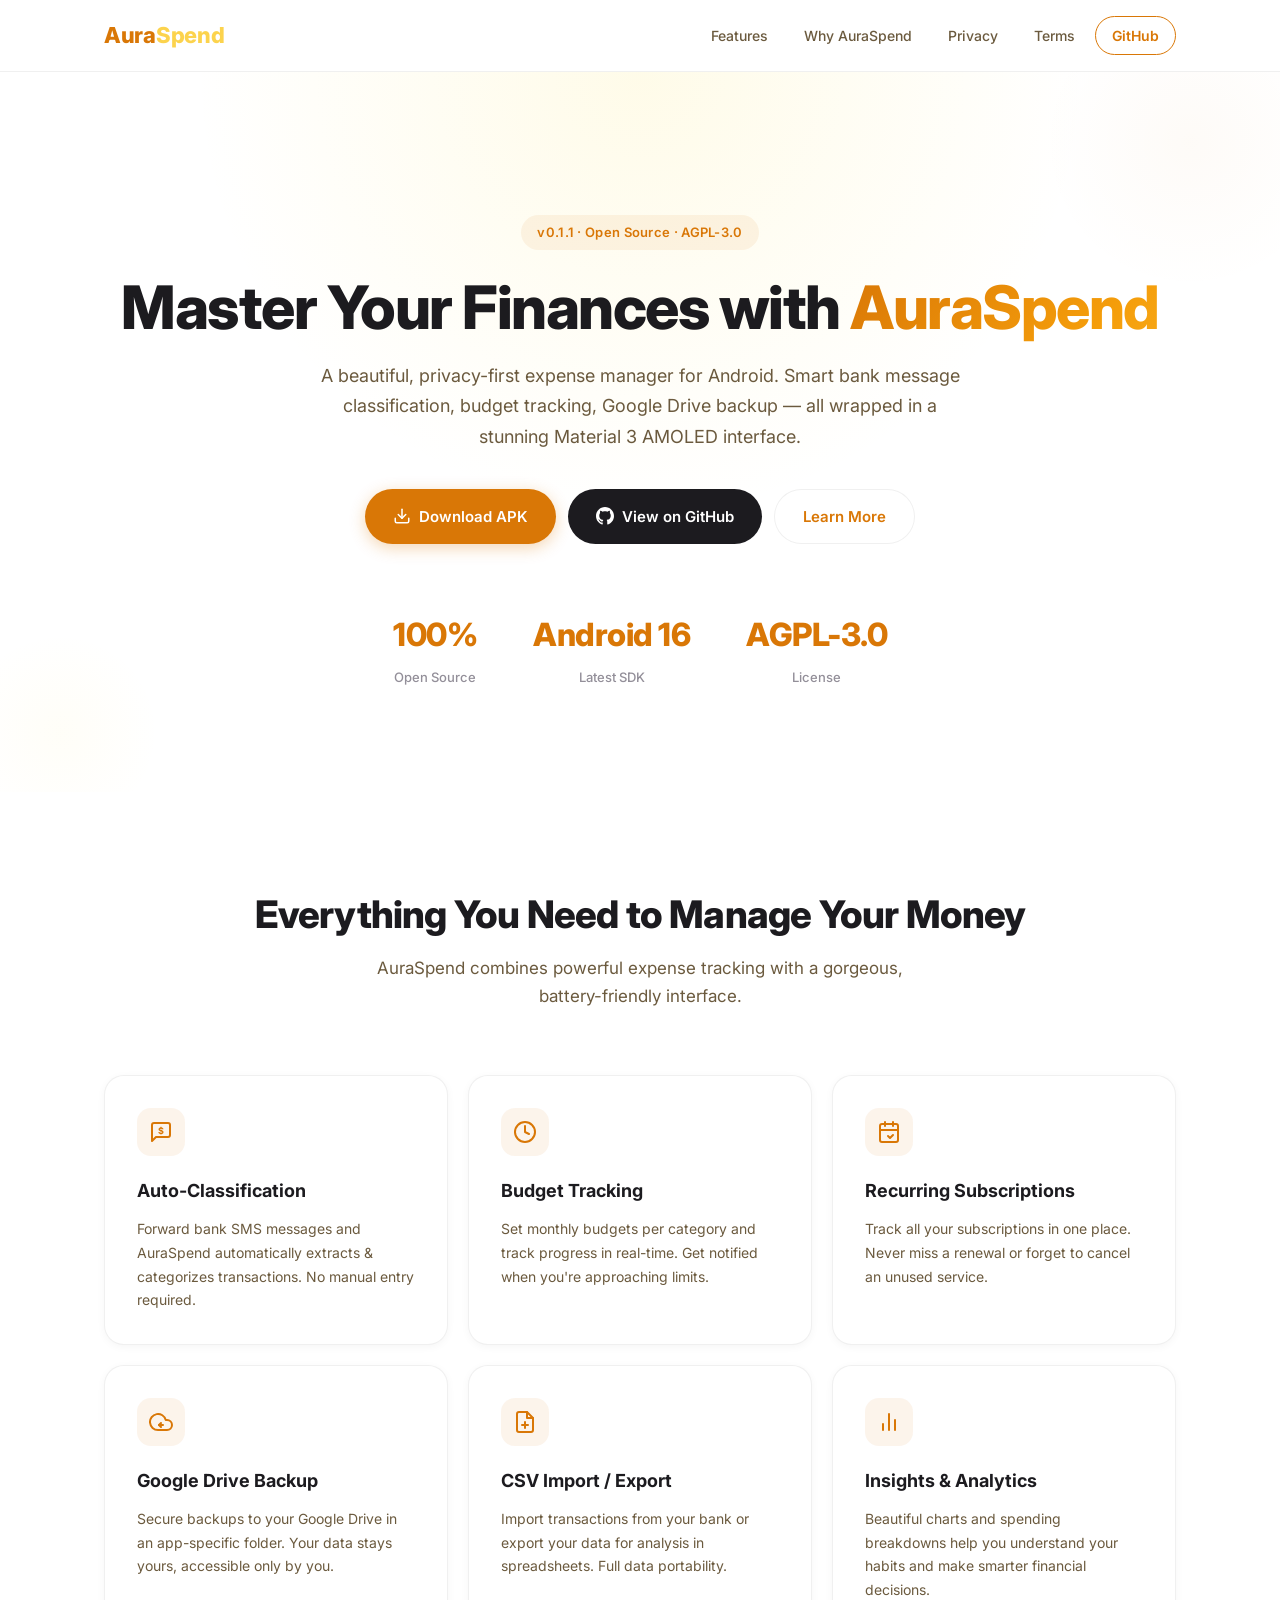
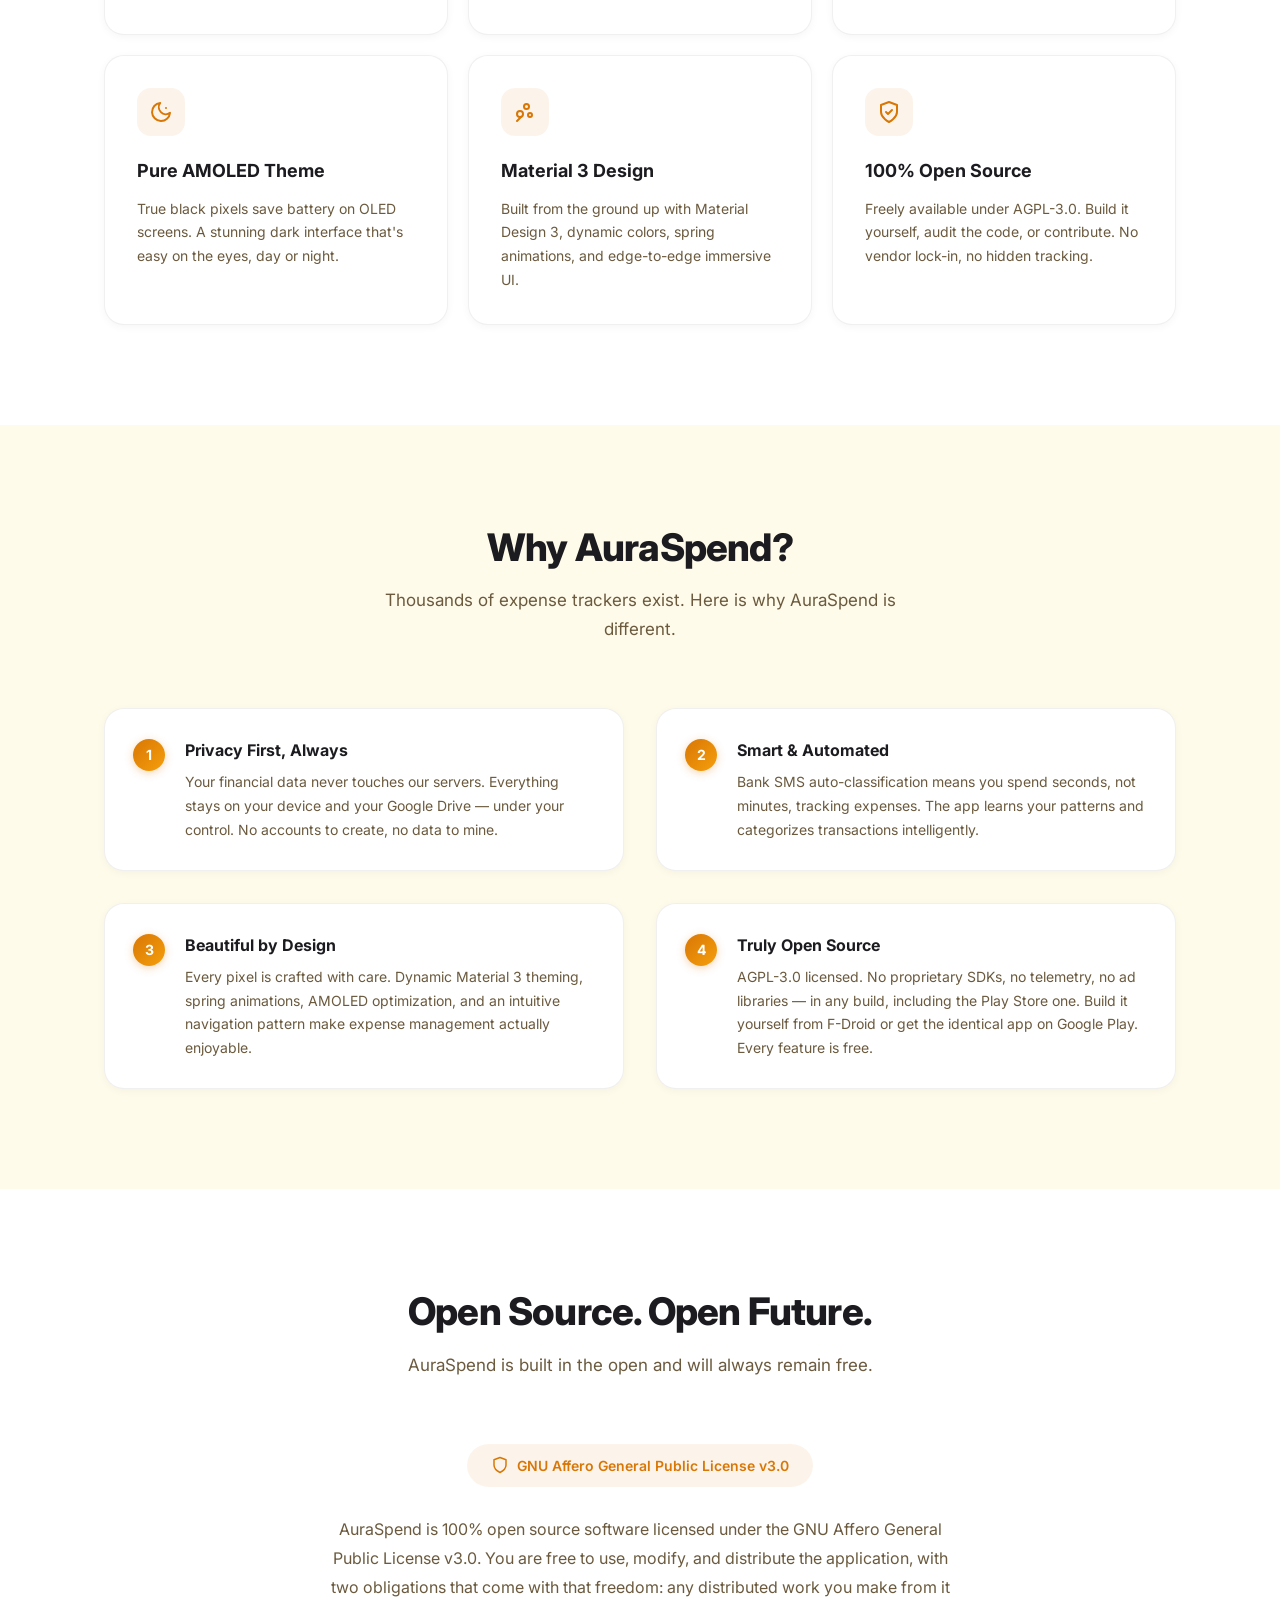
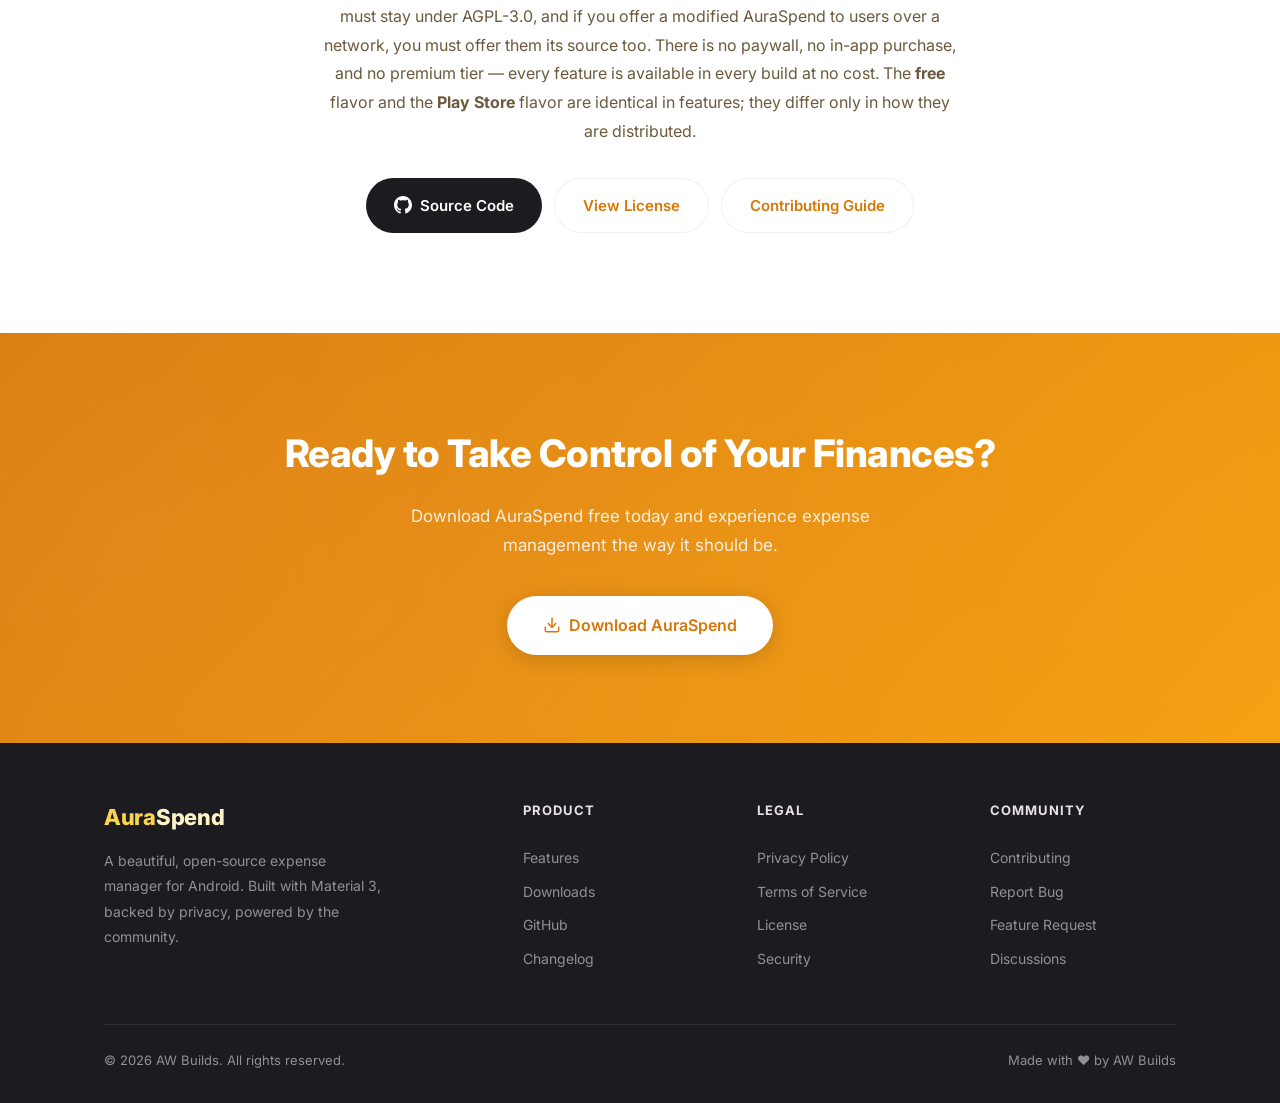
==== commit db22653f: "feat!: relicense to AGPL-3.0-or-later and cut 0.1.1 BREAKING CHANGE: the licence changes from Apache" ====
--- a/docs/index.html
+++ b/docs/index.html
@@ -25,7 +25,7 @@
         "applicationCategory": "FinanceApplication",
         "description": "A privacy-first, open-source expense manager for Android with smart bank message classification, budget tracking, Google Drive backup, and Material 3 design.",
         "url": "https://auraspend.github.io/auraspend/",
-        "license": "https://www.apache.org/licenses/LICENSE-2.0",
+        "license": "https://www.gnu.org/licenses/agpl-3.0.en.html",
         "author": {
             "@type": "Person",
             "name": "AW Builds"
@@ -61,7 +61,7 @@
         <div class="hero-blob hero-blob-1"></div>
         <div class="hero-blob hero-blob-2"></div>
         <div class="container">
-            <div class="hero-badge">v0.1.0 &middot; Open Source &middot; Apache 2.0</div>
+            <div class="hero-badge">v0.1.1 &middot; Open Source &middot; AGPL-3.0</div>
             <h1>Master Your Finances with <span class="gradient-text">AuraSpend</span></h1>
             <p>A beautiful, privacy-first expense manager for Android. Smart bank message classification, budget tracking, Google Drive backup &mdash; all wrapped in a stunning Material 3 AMOLED interface.</p>
             <div class="hero-actions">
@@ -85,7 +85,7 @@
                     <div class="stat-label">Latest SDK</div>
                 </div>
                 <div class="stat-item">
-                    <div class="stat-number">Apache 2.0</div>
+                    <div class="stat-number">AGPL-3.0</div>
                     <div class="stat-label">License</div>
                 </div>
             </div>
@@ -160,7 +160,7 @@
                         <svg width="24" height="24" viewBox="0 0 24 24" fill="none" stroke="#D97706" stroke-width="2" stroke-linecap="round" stroke-linejoin="round"><path d="M12 22s8-4 8-10V5l-8-3-8 3v7c0 6 8 10 8 10z"/><path d="M9 12l2 2 4-4"/></svg>
                     </div>
                     <h3>100% Open Source</h3>
-                    <p>Freely available under Apache 2.0. Build it yourself, audit the code, or contribute. No vendor lock-in, no hidden tracking.</p>
+                    <p>Freely available under AGPL-3.0. Build it yourself, audit the code, or contribute. No vendor lock-in, no hidden tracking.</p>
                 </div>
             </div>
         </div>
@@ -198,7 +198,7 @@
                     <div class="why-marker">4</div>
                     <div>
                         <h4>Truly Open Source</h4>
-                        <p>Apache 2.0 licensed. No proprietary SDKs, no telemetry, no ad libraries &mdash; in any build, including the Play Store one. Build it yourself from F-Droid or get the identical app on Google Play. Every feature is free.</p>
+                        <p>AGPL-3.0 licensed. No proprietary SDKs, no telemetry, no ad libraries &mdash; in any build, including the Play Store one. Build it yourself from F-Droid or get the identical app on Google Play. Every feature is free.</p>
                     </div>
                 </div>
             </div>
@@ -214,10 +214,10 @@
             <div class="oss-content">
                 <div class="license-badge">
                     <svg width="18" height="18" viewBox="0 0 24 24" fill="none" stroke="currentColor" stroke-width="2" stroke-linecap="round" stroke-linejoin="round"><path d="M12 22s8-4 8-10V5l-8-3-8 3v7c0 6 8 10 8 10z"/></svg>
-                    Apache License 2.0
+                    GNU Affero General Public License v3.0
                 </div>
                 <p>
-                    AuraSpend is 100% open source software licensed under Apache 2.0. You are free to use, modify, and distribute the application. There is no paywall, no in-app purchase, and no premium tier &mdash; every feature is available in every build at no cost. The <strong>free</strong> flavor and the <strong>Play Store</strong> flavor are identical in features; they differ only in how they are distributed.
+                    AuraSpend is 100% open source software licensed under the GNU Affero General Public License v3.0. You are free to use, modify, and distribute the application, with two obligations that come with that freedom: any distributed work you make from it must stay under AGPL-3.0, and if you offer a modified AuraSpend to users over a network, you must offer them its source too. There is no paywall, no in-app purchase, and no premium tier &mdash; every feature is available in every build at no cost. The <strong>free</strong> flavor and the <strong>Play Store</strong> flavor are identical in features; they differ only in how they are distributed.
                 </p>
                 <div class="oss-links">
                     <a href="https://github.com/auraspend/auraspend" class="btn btn-github" target="_blank" rel="noopener">
--- a/docs/css/style.css
+++ b/docs/css/style.css
@@ -654,6 +654,18 @@
     margin-bottom: 4px;
 }
 
+/* Aside for places where the legal text has to correct an assumption a reader
+   would otherwise carry in — e.g. that reverse engineering is restricted.
+   Uses existing tokens so it follows the dark-mode overrides for free. */
+.legal-page p.note {
+    border-left: 3px solid var(--primary);
+    background: var(--primary-bg);
+    padding: 14px 18px;
+    border-radius: 0 8px 8px 0;
+    color: var(--text-secondary);
+    font-size: 14px;
+}
+
 /* CTA Section */
 .cta-section {
     background: linear-gradient(135deg, var(--primary) 0%, #F59E0B 100%);
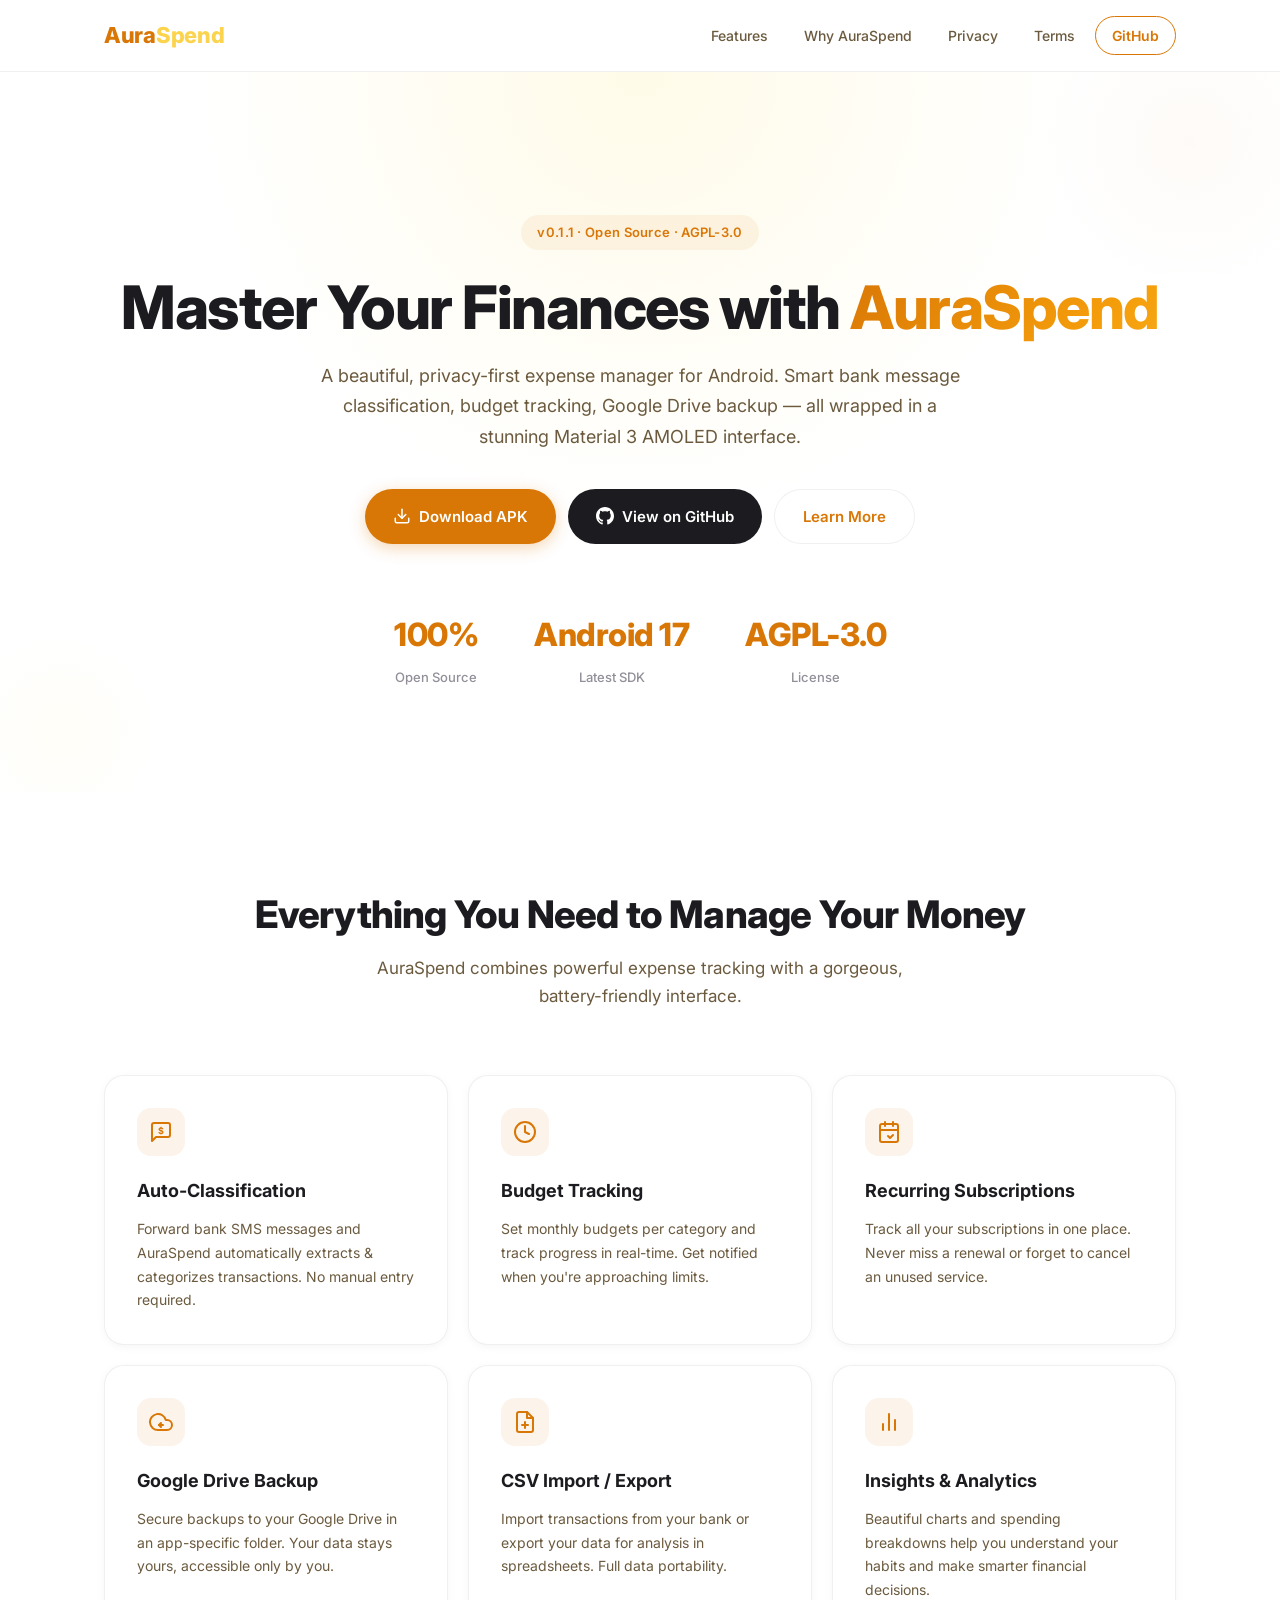
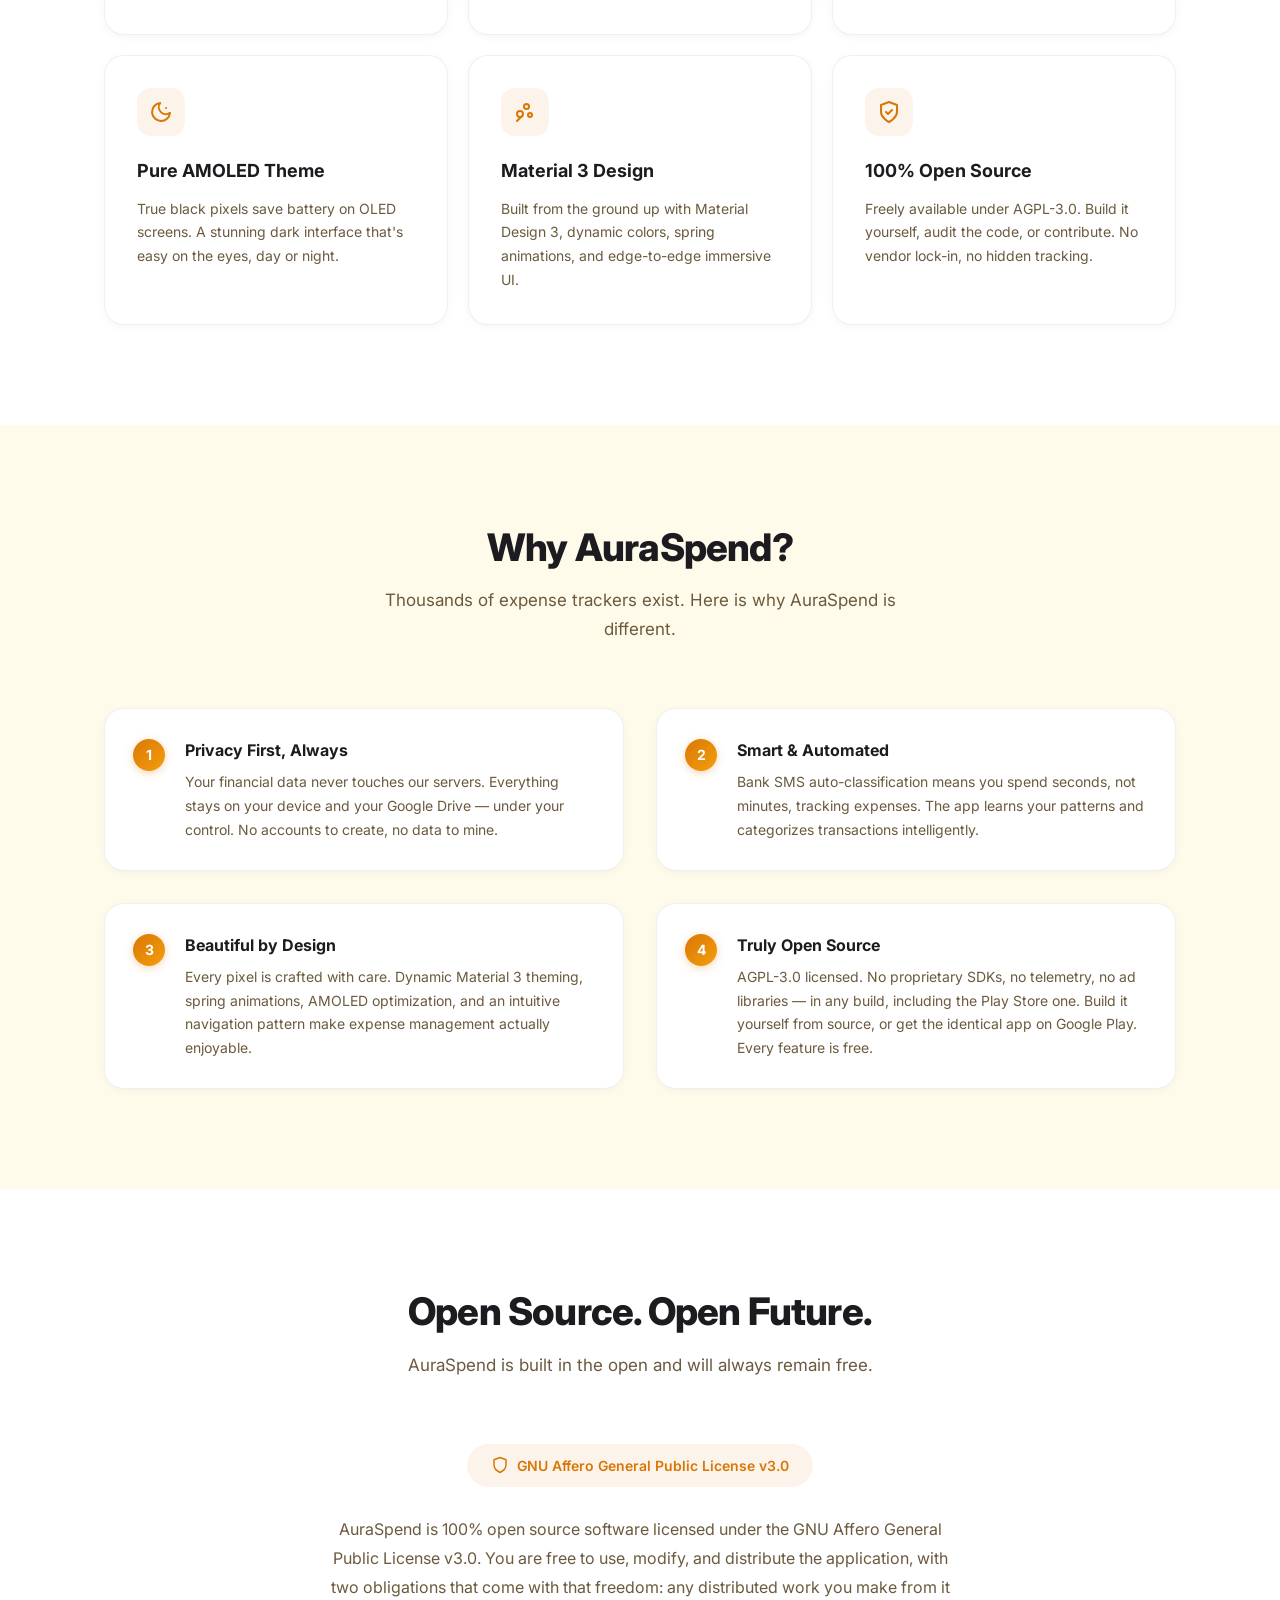
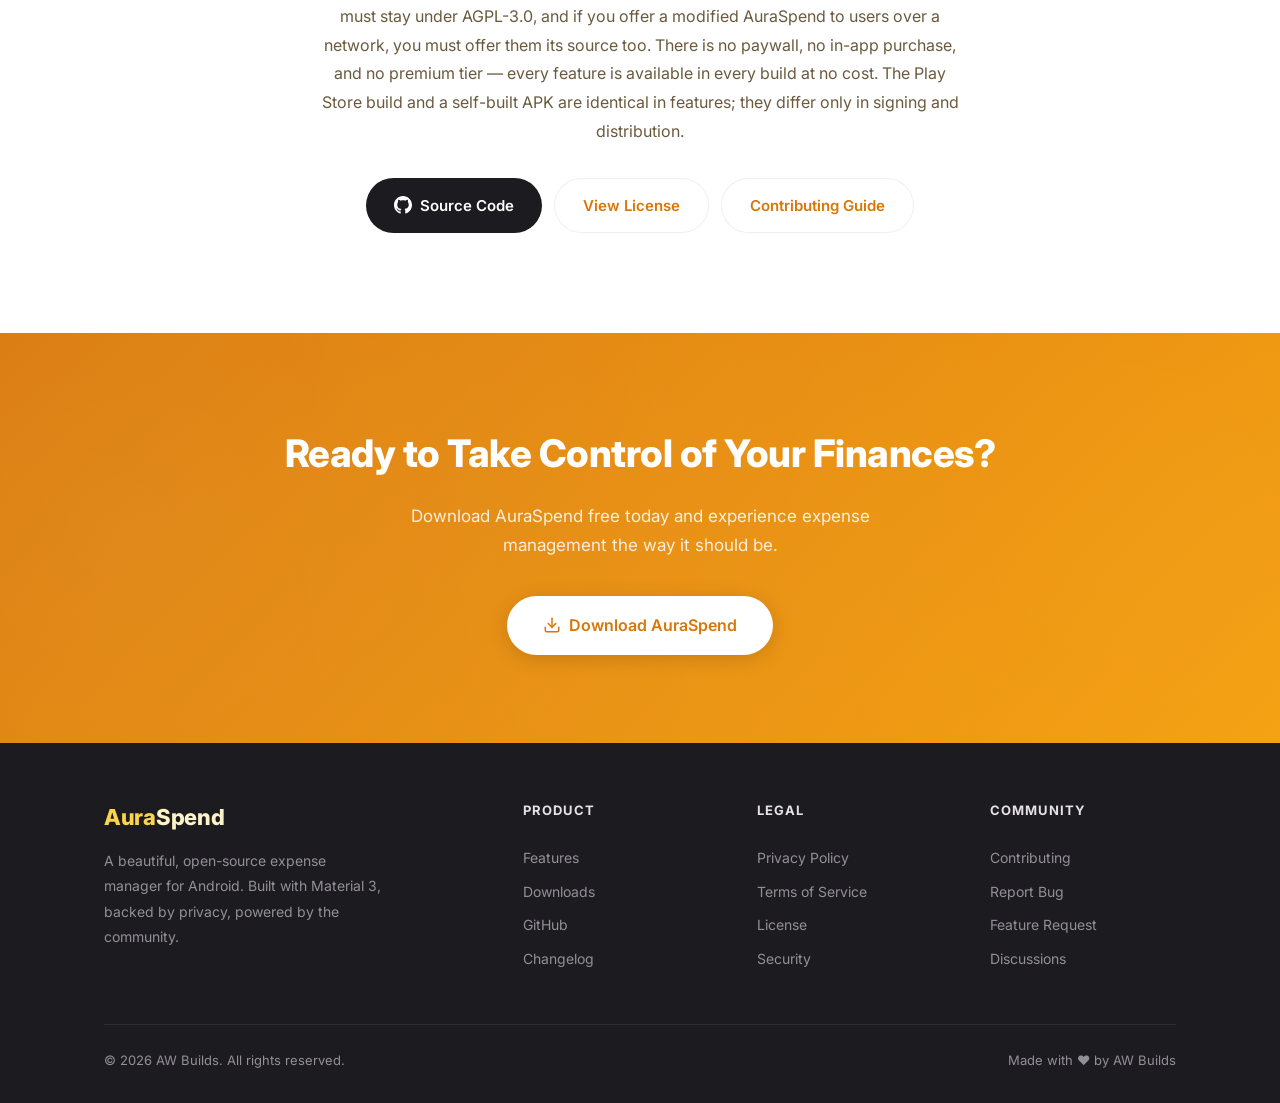
==== commit b82d4e97: "refactor!: dev/prod flavors, four variants, and a public-surface audit Renames free/play -> dev/prod" ====
--- a/docs/index.html
+++ b/docs/index.html
@@ -10,9 +10,11 @@
     <meta property="og:url" content="https://auraspend.github.io/auraspend/">
     <meta property="og:type" content="software">
     <meta property="og:site_name" content="AuraSpend">
+    <meta property="og:image" content="https://auraspend.github.io/auraspend/store/feature-1024x500.png">
     <meta name="twitter:card" content="summary_large_image">
     <meta name="twitter:title" content="AuraSpend — Beautiful Expense Management for Android">
     <meta name="twitter:description" content="A privacy-first, open-source expense manager for Android. Smart bank message classification, budget tracking, Google Drive backup.">
+    <meta name="twitter:image" content="https://auraspend.github.io/auraspend/store/feature-1024x500.png">
     <link rel="stylesheet" href="css/style.css">
     <link href="https://fonts.googleapis.com/css2?family=Inter:wght@400;500;600;700;800&display=swap" rel="stylesheet">
     <link rel="icon" type="image/svg+xml" href="data:image/svg+xml,%3Csvg xmlns='http://www.w3.org/2000/svg' viewBox='0 0 100 100'%3E%3Ccircle cx='50' cy='50' r='45' fill='%23D97706'/%3E%3Ctext x='50' y='72' text-anchor='middle' font-size='60' font-weight='800' font-family='system-ui' fill='white'%3EA%3C/text%3E%3C/svg%3E">
@@ -81,7 +83,7 @@
                     <div class="stat-label">Open Source</div>
                 </div>
                 <div class="stat-item">
-                    <div class="stat-number">Android 16</div>
+                    <div class="stat-number">Android 17</div>
                     <div class="stat-label">Latest SDK</div>
                 </div>
                 <div class="stat-item">
@@ -198,7 +200,7 @@
                     <div class="why-marker">4</div>
                     <div>
                         <h4>Truly Open Source</h4>
-                        <p>AGPL-3.0 licensed. No proprietary SDKs, no telemetry, no ad libraries &mdash; in any build, including the Play Store one. Build it yourself from F-Droid or get the identical app on Google Play. Every feature is free.</p>
+                        <p>AGPL-3.0 licensed. No proprietary SDKs, no telemetry, no ad libraries &mdash; in any build, including the Play Store one. Build it yourself from source, or get the identical app on Google Play. Every feature is free.</p>
                     </div>
                 </div>
             </div>
@@ -217,7 +219,7 @@
                     GNU Affero General Public License v3.0
                 </div>
                 <p>
-                    AuraSpend is 100% open source software licensed under the GNU Affero General Public License v3.0. You are free to use, modify, and distribute the application, with two obligations that come with that freedom: any distributed work you make from it must stay under AGPL-3.0, and if you offer a modified AuraSpend to users over a network, you must offer them its source too. There is no paywall, no in-app purchase, and no premium tier &mdash; every feature is available in every build at no cost. The <strong>free</strong> flavor and the <strong>Play Store</strong> flavor are identical in features; they differ only in how they are distributed.
+                    AuraSpend is 100% open source software licensed under the GNU Affero General Public License v3.0. You are free to use, modify, and distribute the application, with two obligations that come with that freedom: any distributed work you make from it must stay under AGPL-3.0, and if you offer a modified AuraSpend to users over a network, you must offer them its source too. There is no paywall, no in-app purchase, and no premium tier &mdash; every feature is available in every build at no cost. The Play Store build and a self-built APK are identical in features; they differ only in signing and distribution.
                 </p>
                 <div class="oss-links">
                     <a href="https://github.com/auraspend/auraspend" class="btn btn-github" target="_blank" rel="noopener">
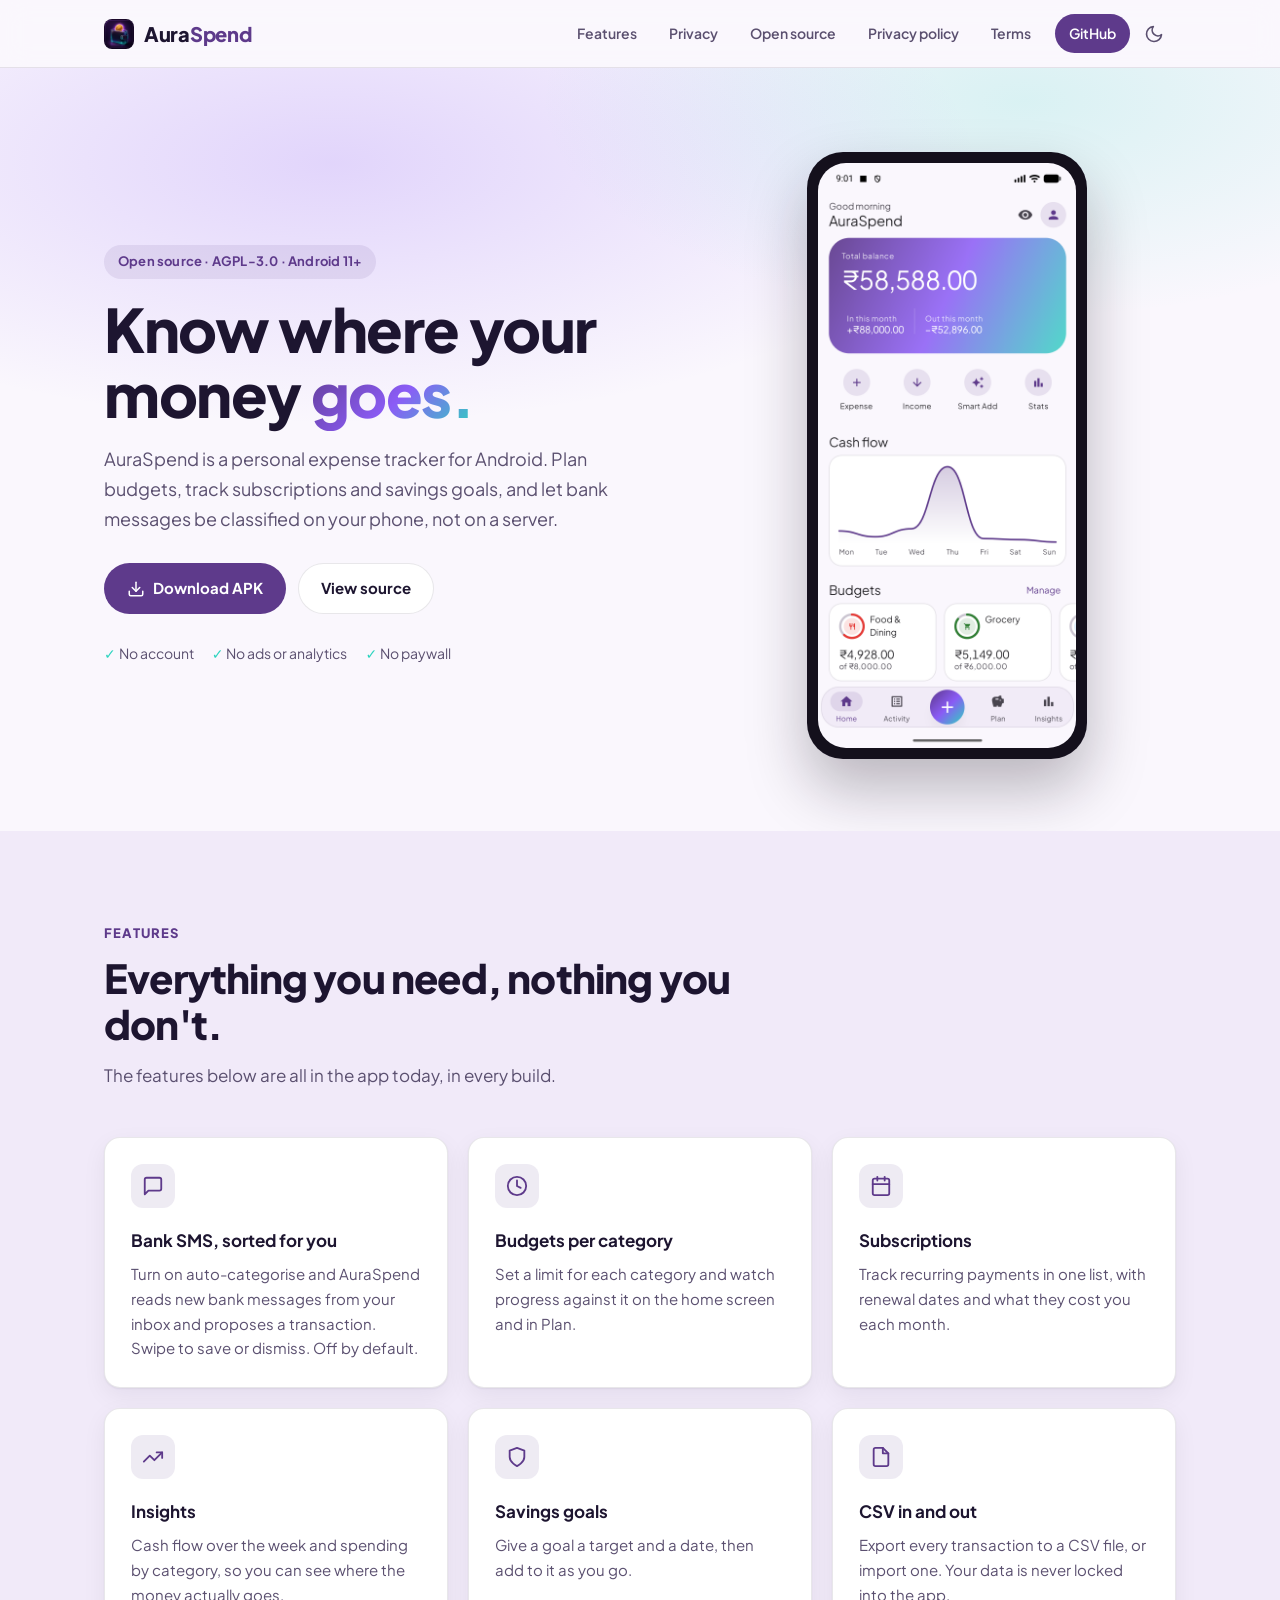
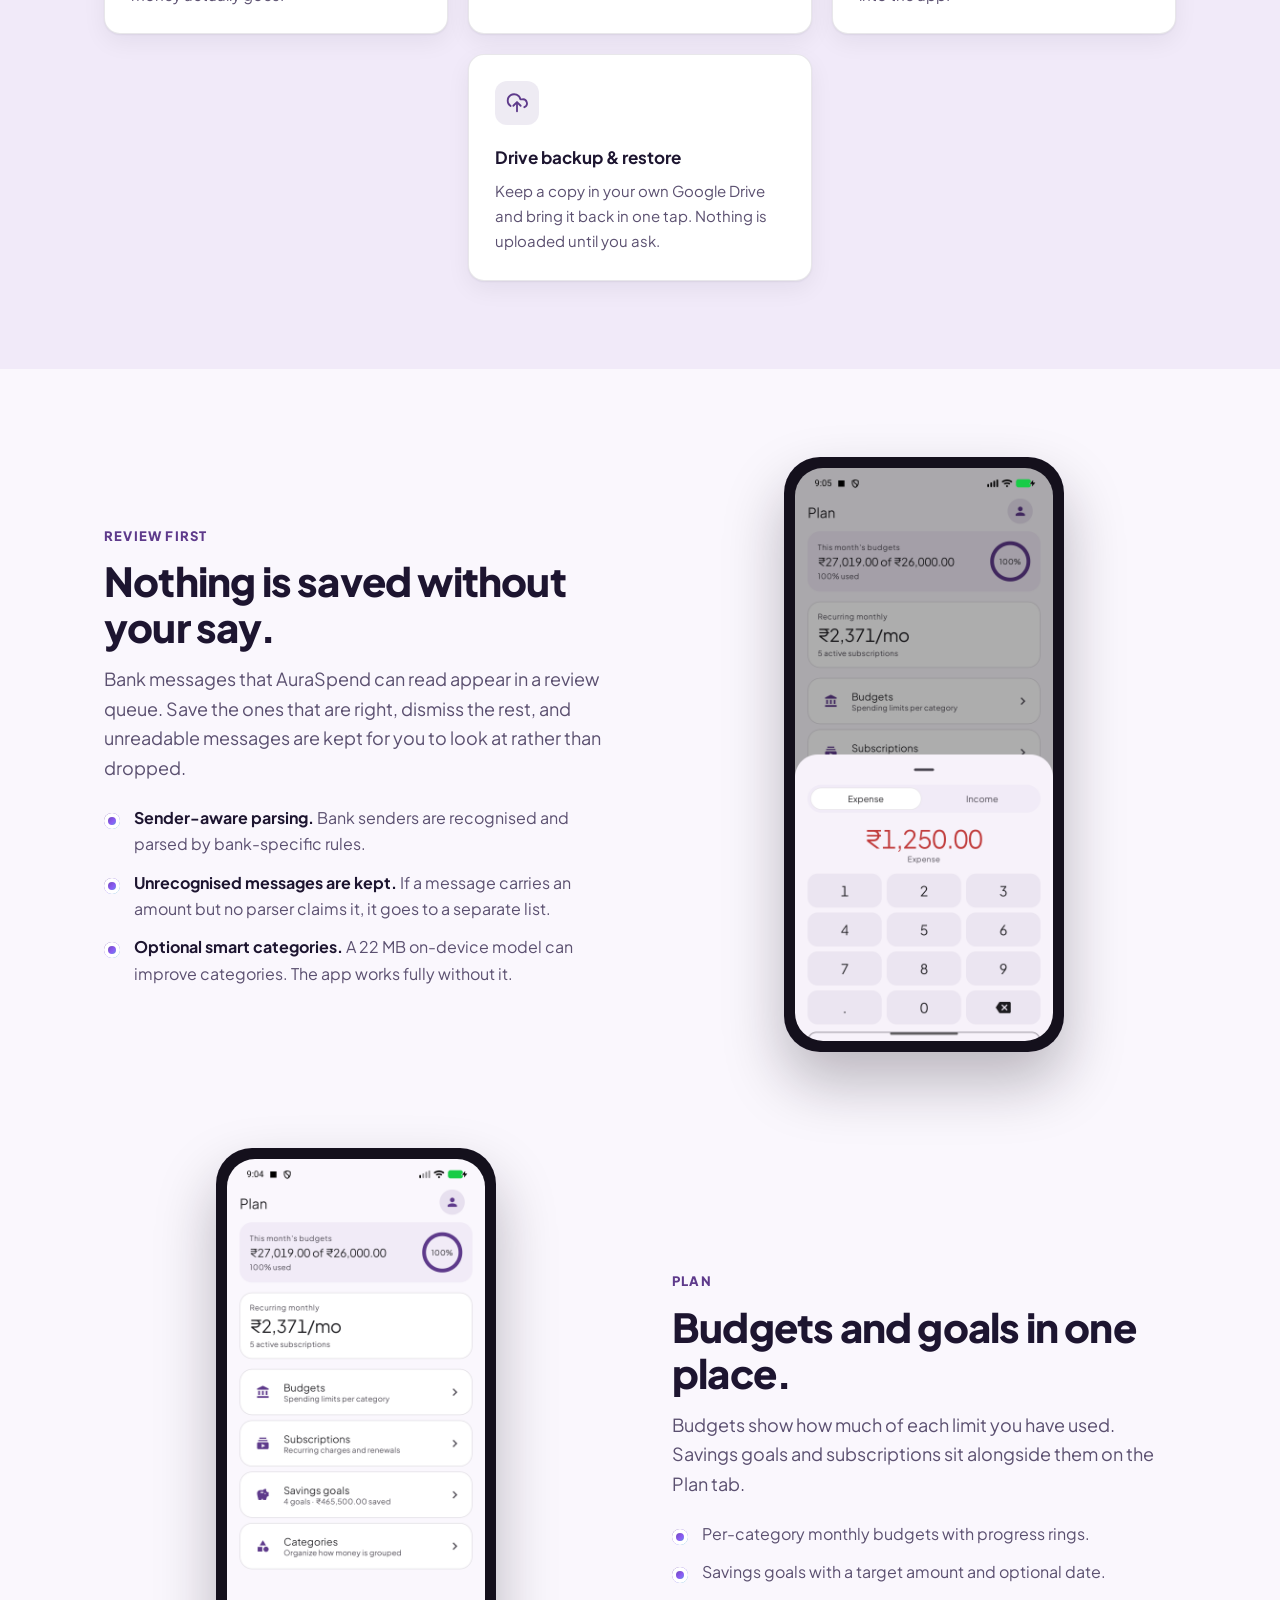
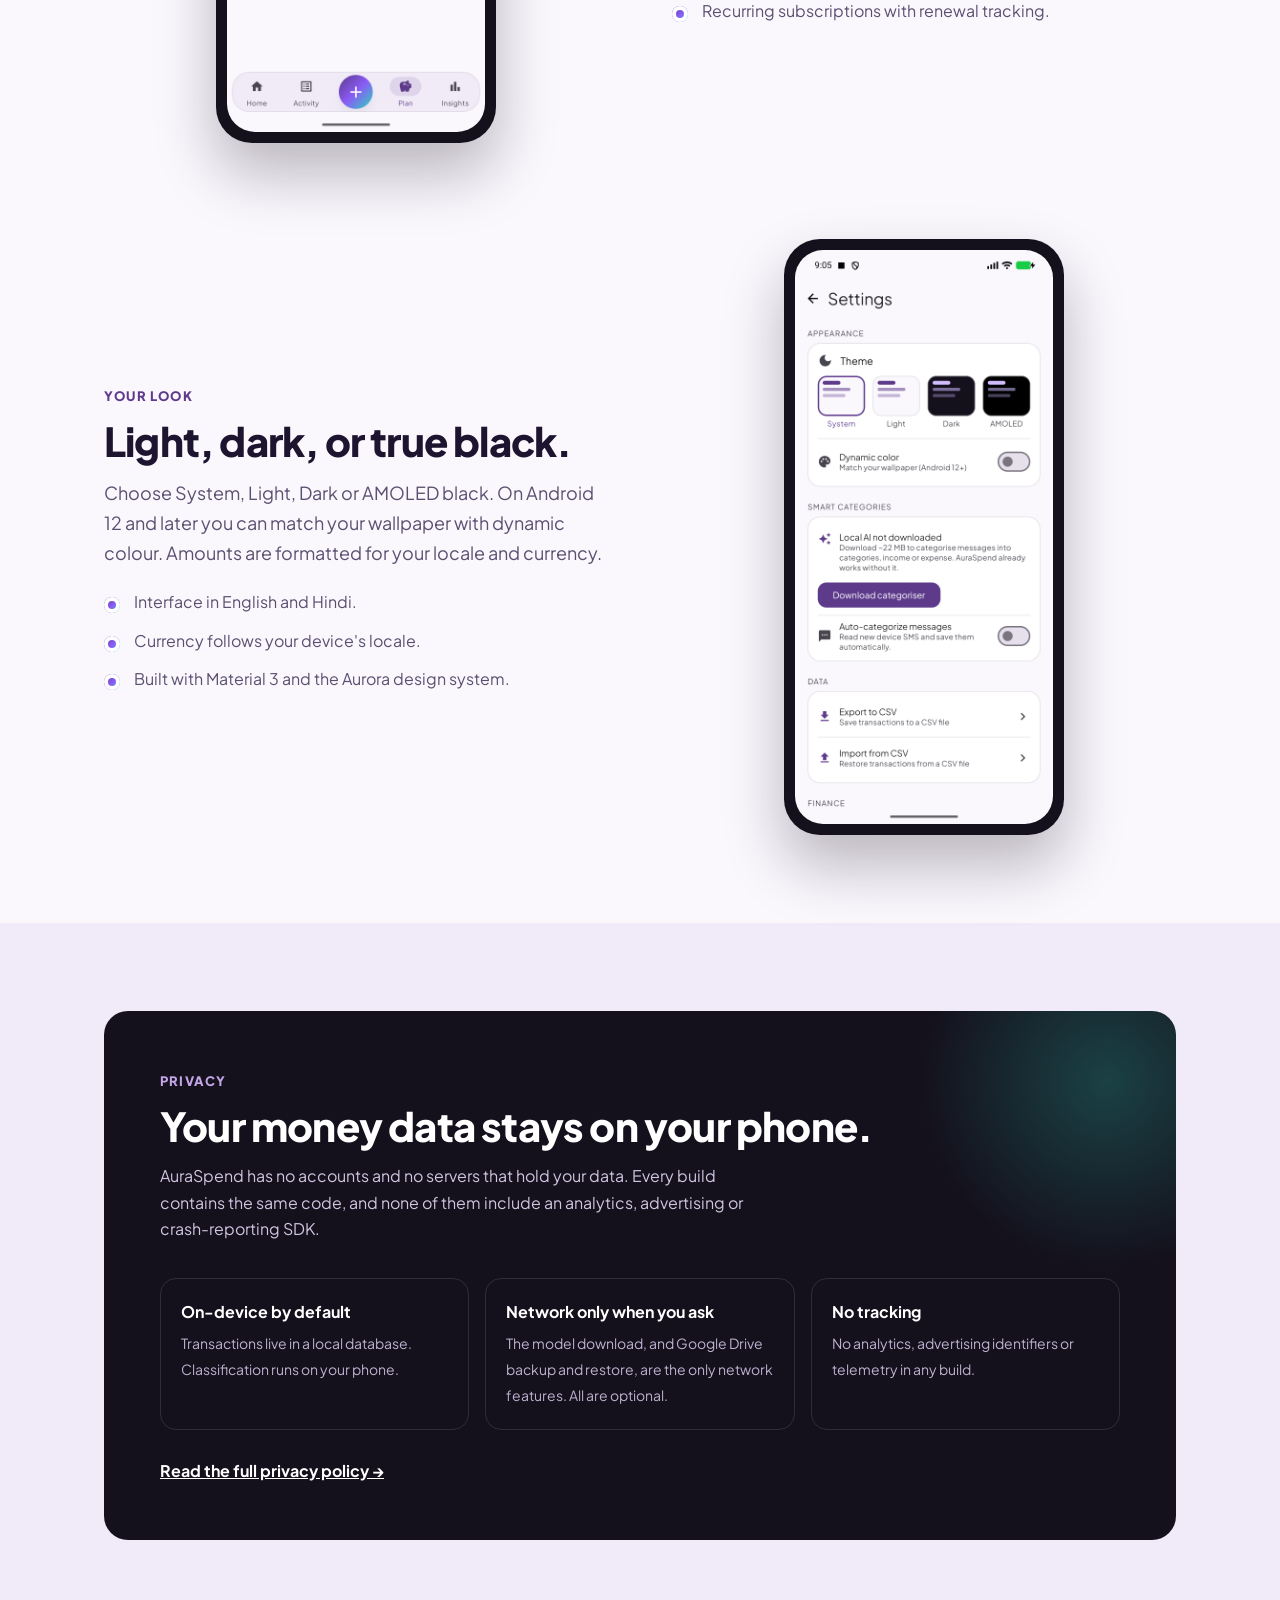
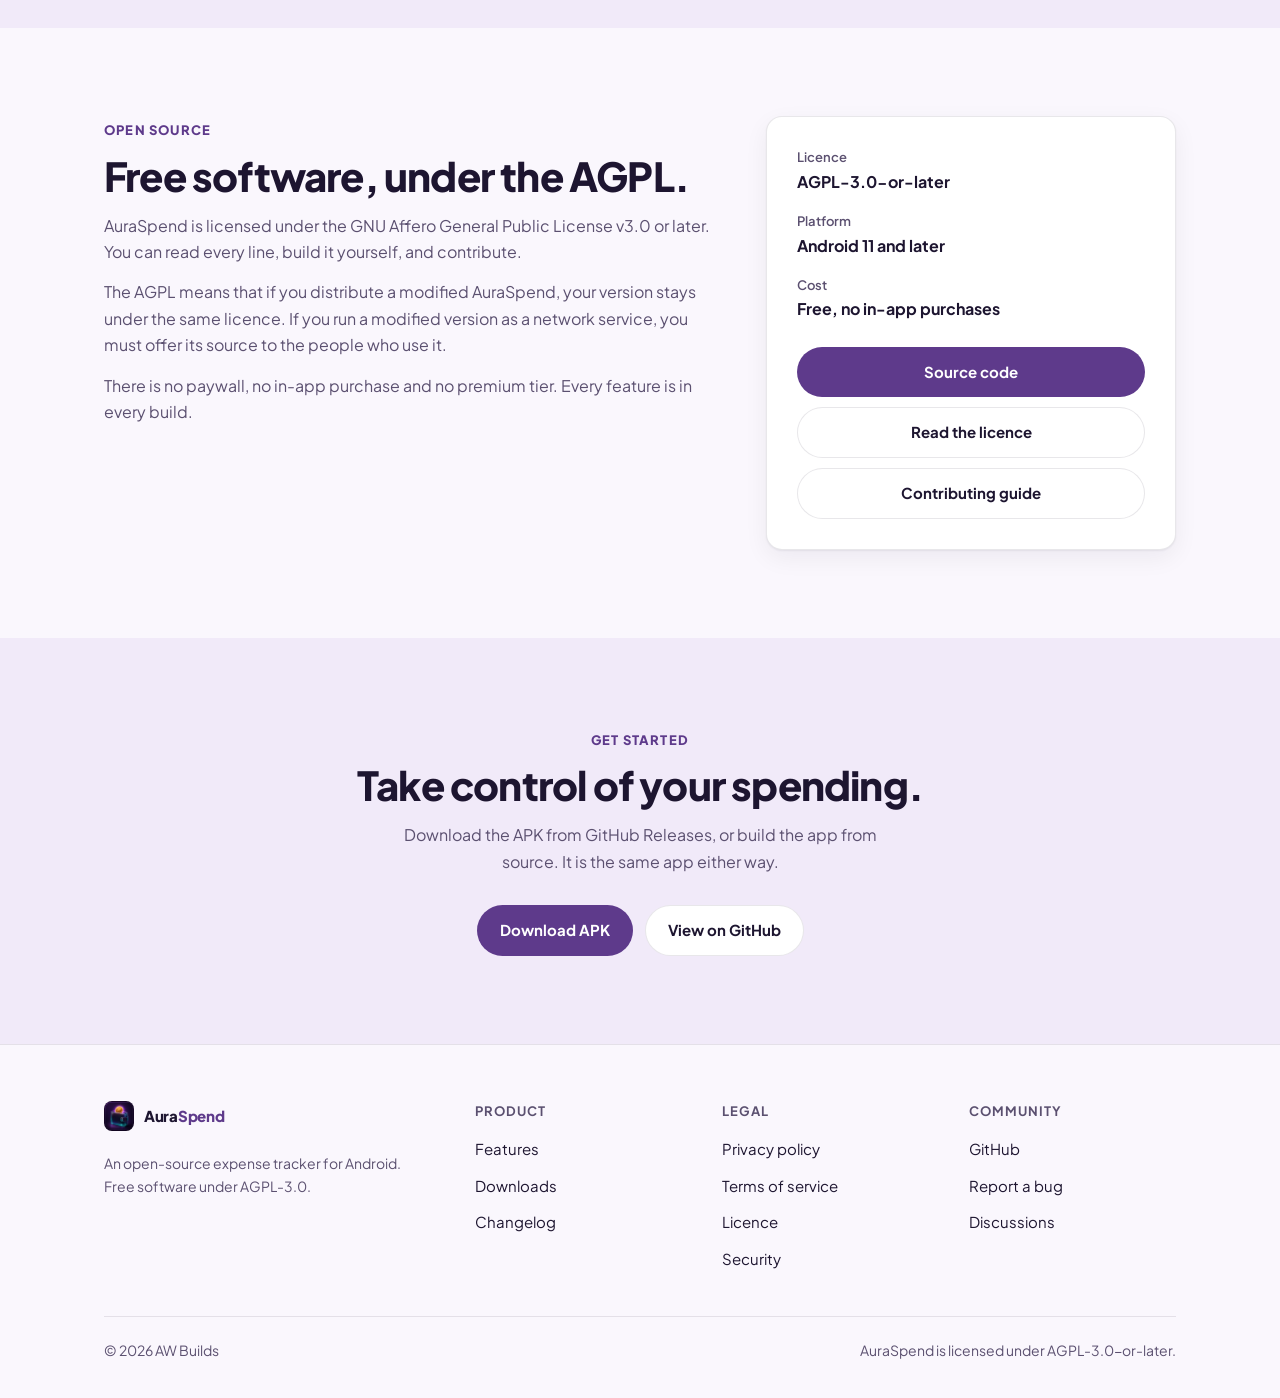
==== commit 9a0bd0d9: "docs: redesign the website to match the app All three pages rebuilt against the code:  - Aurora pale" ====
--- a/docs/index.html
+++ b/docs/index.html
@@ -3,35 +3,44 @@
 <head>
     <meta charset="UTF-8">
     <meta name="viewport" content="width=device-width, initial-scale=1.0">
-    <title>AuraSpend — Beautiful Expense Management for Android</title>
-    <meta name="description" content="AuraSpend is a modern, open-source expense tracker for Android with bank message classification, budget tracking, Google Drive sync, and a stunning Material 3 AMOLED interface.">
-    <meta property="og:title" content="AuraSpend — Beautiful Expense Management for Android">
-    <meta property="og:description" content="A privacy-first, open-source expense manager for Android. Smart bank message classification, budget tracking, Google Drive backup — all wrapped in a stunning Material 3 AMOLED interface.">
+    <meta name="theme-color" content="#FAF7FD" media="(prefers-color-scheme: light)">
+    <meta name="theme-color" content="#14101C" media="(prefers-color-scheme: dark)">
+    <script>
+        // Applied before first paint so a stored choice never flashes the other theme.
+        (function () {
+            try {
+                var stored = localStorage.getItem('auraspend-theme');
+                if (stored === 'light' || stored === 'dark') {
+                    document.documentElement.setAttribute('data-theme', stored);
+                }
+            } catch (e) { /* private mode: fall back to the system theme */ }
+        })();
+    </script>
+    <title>AuraSpend — Personal expense tracker for Android</title>
+    <meta name="description" content="AuraSpend is an open-source personal expense tracker for Android. Budgets, subscriptions, savings goals and bank SMS classification that runs on your phone. AGPL-3.0.">
+    <meta property="og:title" content="AuraSpend — Personal expense tracker for Android">
+    <meta property="og:description" content="Open-source expense tracking for Android. Budgets, subscriptions, goals, and bank SMS classification that runs on your phone.">
     <meta property="og:url" content="https://auraspend.github.io/auraspend/">
-    <meta property="og:type" content="software">
+    <meta property="og:type" content="website">
     <meta property="og:site_name" content="AuraSpend">
     <meta property="og:image" content="https://auraspend.github.io/auraspend/store/feature-1024x500.png">
     <meta name="twitter:card" content="summary_large_image">
-    <meta name="twitter:title" content="AuraSpend — Beautiful Expense Management for Android">
-    <meta name="twitter:description" content="A privacy-first, open-source expense manager for Android. Smart bank message classification, budget tracking, Google Drive backup.">
+    <meta name="twitter:title" content="AuraSpend — Personal expense tracker for Android">
+    <meta name="twitter:description" content="Open-source expense tracking for Android. Runs on your phone.">
     <meta name="twitter:image" content="https://auraspend.github.io/auraspend/store/feature-1024x500.png">
+    <link rel="canonical" href="https://auraspend.github.io/auraspend/">
     <link rel="stylesheet" href="css/style.css">
-    <link href="https://fonts.googleapis.com/css2?family=Inter:wght@400;500;600;700;800&display=swap" rel="stylesheet">
-    <link rel="icon" type="image/svg+xml" href="data:image/svg+xml,%3Csvg xmlns='http://www.w3.org/2000/svg' viewBox='0 0 100 100'%3E%3Ccircle cx='50' cy='50' r='45' fill='%23D97706'/%3E%3Ctext x='50' y='72' text-anchor='middle' font-size='60' font-weight='800' font-family='system-ui' fill='white'%3EA%3C/text%3E%3C/svg%3E">
+    <link rel="icon" href="store/icon-512.png" type="image/png">
     <script type="application/ld+json">
     {
         "@context": "https://schema.org",
-        "@type": "MobileApplication",
+        "@type": "SoftwareApplication",
         "name": "AuraSpend",
-        "operatingSystem": "Android",
+        "operatingSystem": "Android 11 or later",
         "applicationCategory": "FinanceApplication",
-        "description": "A privacy-first, open-source expense manager for Android with smart bank message classification, budget tracking, Google Drive backup, and Material 3 design.",
+        "description": "Open-source personal expense tracker for Android with budgets, subscriptions, savings goals, CSV import and export, and on-device bank SMS classification.",
         "url": "https://auraspend.github.io/auraspend/",
         "license": "https://www.gnu.org/licenses/agpl-3.0.en.html",
-        "author": {
-            "@type": "Person",
-            "name": "AW Builds"
-        },
         "offers": {
             "@type": "Offer",
             "price": "0",
@@ -41,266 +50,315 @@
     </script>
 </head>
 <body>
-    <nav>
+    <a class="skip-link" href="#main">Skip to content</a>
+
+    <header class="site-header">
         <div class="container">
-            <a href="index.html" class="logo">Aura<span>Spend</span></a>
-            <button class="hamburger" aria-label="Toggle navigation" aria-expanded="false">
-                <span></span>
-                <span></span>
-                <span></span>
-            </button>
-            <div class="nav-links" id="navLinks">
-                <a href="#features">Features</a>
-                <a href="#why">Why AuraSpend</a>
-                <a href="privacy.html">Privacy</a>
-                <a href="terms.html">Terms</a>
-                <a href="https://github.com/auraspend/auraspend" class="btn-outline-small" target="_blank" rel="noopener">GitHub</a>
+            <a href="index.html" class="logo" aria-label="AuraSpend home">
+                <span class="logo-mark" aria-hidden="true"><img src="store/icon-512.png" alt=""></span>
+                <span class="logo-word">Aura<em>Spend</em></span>
+            </a>
+            <div class="header-right">
+                <nav aria-label="Primary">
+                    <ul class="nav-list" id="site-nav">
+                        <li><a href="index.html#features">Features</a></li>
+                        <li><a href="index.html#privacy">Privacy</a></li>
+                        <li><a href="index.html#open-source">Open source</a></li>
+                        <li><a href="privacy.html">Privacy policy</a></li>
+                        <li><a href="terms.html">Terms</a></li>
+                        <li><a href="https://github.com/auraspend/auraspend" class="nav-cta" target="_blank" rel="noopener">GitHub</a></li>
+                    </ul>
+                </nav>
+                <button class="theme-toggle" type="button" aria-label="Switch to dark theme">
+                    <svg class="icon-moon" viewBox="0 0 24 24" fill="none" stroke="currentColor" stroke-width="2" stroke-linecap="round" stroke-linejoin="round" aria-hidden="true"><path d="M21 12.8A9 9 0 1 1 11.2 3a7 7 0 0 0 9.8 9.8z"/></svg>
+                    <svg class="icon-sun" viewBox="0 0 24 24" fill="none" stroke="currentColor" stroke-width="2" stroke-linecap="round" stroke-linejoin="round" aria-hidden="true"><circle cx="12" cy="12" r="4"/><path d="M12 2v2M12 20v2M4.9 4.9l1.4 1.4M17.7 17.7l1.4 1.4M2 12h2M20 12h2M4.9 19.1l1.4-1.4M17.7 6.3l1.4-1.4"/></svg>
+                </button>
+                <button class="menu-toggle" aria-label="Open menu" aria-expanded="false" aria-controls="site-nav">
+                    <svg viewBox="0 0 24 24" fill="none" stroke="currentColor" stroke-width="2" stroke-linecap="round"><path d="M4 7h16M4 12h16M4 17h16"/></svg>
+                </button>
             </div>
         </div>
-    </nav>
-
-    <section class="hero">
-        <div class="hero-blob hero-blob-1"></div>
-        <div class="hero-blob hero-blob-2"></div>
-        <div class="container">
-            <div class="hero-badge">v0.1.1 &middot; Open Source &middot; AGPL-3.0</div>
-            <h1>Master Your Finances with <span class="gradient-text">AuraSpend</span></h1>
-            <p>A beautiful, privacy-first expense manager for Android. Smart bank message classification, budget tracking, Google Drive backup &mdash; all wrapped in a stunning Material 3 AMOLED interface.</p>
-            <div class="hero-actions">
-                <a href="https://github.com/auraspend/auraspend/releases" class="btn btn-primary" target="_blank" rel="noopener">
-                    <svg width="18" height="18" viewBox="0 0 24 24" fill="none" stroke="currentColor" stroke-width="2" stroke-linecap="round" stroke-linejoin="round"><path d="M21 15v4a2 2 0 0 1-2 2H5a2 2 0 0 1-2-2v-4"/><polyline points="7 10 12 15 17 10"/><line x1="12" y1="15" x2="12" y2="3"/></svg>
-                    Download APK
-                </a>
-                <a href="https://github.com/auraspend/auraspend" class="btn btn-github" target="_blank" rel="noopener">
-                    <svg width="18" height="18" viewBox="0 0 24 24" fill="currentColor"><path d="M12 0c-6.626 0-12 5.373-12 12 0 5.302 3.438 9.8 8.207 11.387.599.111.793-.261.793-.577v-2.234c-3.338.726-4.033-1.416-4.033-1.416-.546-1.387-1.333-1.756-1.333-1.756-1.089-.745.083-.729.083-.729 1.205.084 1.839 1.237 1.839 1.237 1.07 1.834 2.807 1.304 3.492.997.107-.775.418-1.305.762-1.604-2.665-.305-5.467-1.334-5.467-5.931 0-1.311.469-2.381 1.236-3.221-.124-.303-.535-1.524.117-3.176 0 0 1.008-.322 3.301 1.23.957-.266 1.983-.399 3.003-.404 1.02.005 2.047.138 3.006.404 2.291-1.552 3.297-1.23 3.297-1.23.653 1.653.242 2.874.118 3.176.77.84 1.235 1.911 1.235 3.221 0 4.609-2.807 5.624-5.479 5.921.43.372.823 1.102.823 2.222v3.293c0 .319.192.694.801.576 4.765-1.589 8.199-6.086 8.199-11.386 0-6.627-5.373-12-12-12z"/></svg>
-                    View on GitHub
-                </a>
-                <a href="#features" class="btn btn-secondary">Learn More</a>
-            </div>
-            <div class="hero-stats">
-                <div class="stat-item">
-                    <div class="stat-number">100%</div>
-                    <div class="stat-label">Open Source</div>
-                </div>
-                <div class="stat-item">
-                    <div class="stat-number">Android 17</div>
-                    <div class="stat-label">Latest SDK</div>
-                </div>
-                <div class="stat-item">
-                    <div class="stat-number">AGPL-3.0</div>
-                    <div class="stat-label">License</div>
-                </div>
-            </div>
-        </div>
-    </section>
-
-    <section id="features" class="section reveal">
-        <div class="container">
-            <div class="section-header">
-                <h2>Everything You Need to Manage Your Money</h2>
-                <p>AuraSpend combines powerful expense tracking with a gorgeous, battery-friendly interface.</p>
-            </div>
-            <div class="features-grid">
-                <div class="feature-card">
-                    <div class="feature-icon">
-                        <svg width="24" height="24" viewBox="0 0 24 24" fill="none" stroke="#D97706" stroke-width="2" stroke-linecap="round" stroke-linejoin="round"><path d="M21 15a2 2 0 0 1-2 2H7l-4 4V5a2 2 0 0 1 2-2h14a2 2 0 0 1 2 2z"/><text x="12" y="14" text-anchor="middle" font-size="9" font-weight="700" fill="#D97706" stroke="none">$</text></svg>
-                    </div>
-                    <h3>Auto-Classification</h3>
-                    <p>Forward bank SMS messages and AuraSpend automatically extracts &amp; categorizes transactions. No manual entry required.</p>
-                </div>
-                <div class="feature-card">
-                    <div class="feature-icon">
-                        <svg width="24" height="24" viewBox="0 0 24 24" fill="none" stroke="#D97706" stroke-width="2" stroke-linecap="round" stroke-linejoin="round"><circle cx="12" cy="12" r="10"/><path d="M12 6v6l4 2"/></svg>
-                    </div>
-                    <h3>Budget Tracking</h3>
-                    <p>Set monthly budgets per category and track progress in real-time. Get notified when you're approaching limits.</p>
-                </div>
-                <div class="feature-card">
-                    <div class="feature-icon">
-                        <svg width="24" height="24" viewBox="0 0 24 24" fill="none" stroke="#D97706" stroke-width="2" stroke-linecap="round" stroke-linejoin="round"><rect x="3" y="4" width="18" height="18" rx="2" ry="2"/><line x1="16" y1="2" x2="16" y2="6"/><line x1="8" y1="2" x2="8" y2="6"/><line x1="3" y1="10" x2="21" y2="10"/><path d="M16 15l-3 3-2-2"/></svg>
-                    </div>
-                    <h3>Recurring Subscriptions</h3>
-                    <p>Track all your subscriptions in one place. Never miss a renewal or forget to cancel an unused service.</p>
-                </div>
-                <div class="feature-card">
-                    <div class="feature-icon">
-                        <svg width="24" height="24" viewBox="0 0 24 24" fill="none" stroke="#D97706" stroke-width="2" stroke-linecap="round" stroke-linejoin="round"><path d="M18 10h-1.26A8 8 0 1 0 9 20h9a5 5 0 0 0 0-10z"/><path d="M12 13l-2 2 2 2"/><path d="M14 15h-4"/></svg>
-                    </div>
-                    <h3>Google Drive Backup</h3>
-                    <p>Secure backups to your Google Drive in an app-specific folder. Your data stays yours, accessible only by you.</p>
-                </div>
-                <div class="feature-card">
-                    <div class="feature-icon">
-                        <svg width="24" height="24" viewBox="0 0 24 24" fill="none" stroke="#D97706" stroke-width="2" stroke-linecap="round" stroke-linejoin="round"><path d="M14 2H6a2 2 0 0 0-2 2v16a2 2 0 0 0 2 2h12a2 2 0 0 0 2-2V8z"/><polyline points="14 2 14 8 20 8"/><line x1="12" y1="12" x2="12" y2="18"/><line x1="9" y1="15" x2="15" y2="15"/></svg>
-                    </div>
-                    <h3>CSV Import / Export</h3>
-                    <p>Import transactions from your bank or export your data for analysis in spreadsheets. Full data portability.</p>
-                </div>
-                <div class="feature-card">
-                    <div class="feature-icon">
-                        <svg width="24" height="24" viewBox="0 0 24 24" fill="none" stroke="#D97706" stroke-width="2" stroke-linecap="round" stroke-linejoin="round"><line x1="18" y1="20" x2="18" y2="10"/><line x1="12" y1="20" x2="12" y2="4"/><line x1="6" y1="20" x2="6" y2="14"/></svg>
-                    </div>
-                    <h3>Insights &amp; Analytics</h3>
-                    <p>Beautiful charts and spending breakdowns help you understand your habits and make smarter financial decisions.</p>
-                </div>
-                <div class="feature-card">
-                    <div class="feature-icon">
-                        <svg width="24" height="24" viewBox="0 0 24 24" fill="none" stroke="#D97706" stroke-width="2" stroke-linecap="round" stroke-linejoin="round"><path d="M21 12.79A9 9 0 1 1 11.21 3 7 7 0 0 0 21 12.79z"/><line x1="17" y1="8" x2="17.01" y2="8"/></svg>
-                    </div>
-                    <h3>Pure AMOLED Theme</h3>
-                    <p>True black pixels save battery on OLED screens. A stunning dark interface that's easy on the eyes, day or night.</p>
-                </div>
-                <div class="feature-card">
-                    <div class="feature-icon">
-                        <svg width="24" height="24" viewBox="0 0 24 24" fill="none" stroke="#D97706" stroke-width="2" stroke-linecap="round" stroke-linejoin="round"><circle cx="13.5" cy="6.5" r="2.5"/><circle cx="17" cy="15" r="2"/><circle cx="7" cy="14" r="3"/><path d="M4 21l4-4"/></svg>
-                    </div>
-                    <h3>Material 3 Design</h3>
-                    <p>Built from the ground up with Material Design 3, dynamic colors, spring animations, and edge-to-edge immersive UI.</p>
-                </div>
-                <div class="feature-card">
-                    <div class="feature-icon">
-                        <svg width="24" height="24" viewBox="0 0 24 24" fill="none" stroke="#D97706" stroke-width="2" stroke-linecap="round" stroke-linejoin="round"><path d="M12 22s8-4 8-10V5l-8-3-8 3v7c0 6 8 10 8 10z"/><path d="M9 12l2 2 4-4"/></svg>
-                    </div>
-                    <h3>100% Open Source</h3>
-                    <p>Freely available under AGPL-3.0. Build it yourself, audit the code, or contribute. No vendor lock-in, no hidden tracking.</p>
-                </div>
-            </div>
-        </div>
-    </section>
-
-    <section id="why" class="section section-alt reveal">
-        <div class="container">
-            <div class="section-header">
-                <h2>Why AuraSpend?</h2>
-                <p>Thousands of expense trackers exist. Here is why AuraSpend is different.</p>
-            </div>
-            <div class="why-grid">
-                <div class="why-item">
-                    <div class="why-marker">1</div>
+    </header>
+
+    <main id="main">
+        <section class="hero">
+            <div class="container">
+                <div>
+                    <span class="eyebrow">Open source · AGPL-3.0 · Android 11+</span>
+                    <h1>Know where your money <span class="grad">goes.</span></h1>
+                    <p class="lead">AuraSpend is a personal expense tracker for Android. Plan budgets, track subscriptions and savings goals, and let bank messages be classified on your phone, not on a server.</p>
+                    <div class="hero-actions">
+                        <a class="btn btn-primary" href="https://github.com/auraspend/auraspend/releases" target="_blank" rel="noopener">
+                            <svg viewBox="0 0 24 24" fill="none" stroke="currentColor" stroke-width="2" stroke-linecap="round" stroke-linejoin="round" aria-hidden="true"><path d="M21 15v4a2 2 0 0 1-2 2H5a2 2 0 0 1-2-2v-4"/><polyline points="7 10 12 15 17 10"/><line x1="12" y1="15" x2="12" y2="3"/></svg>
+                            Download APK
+                        </a>
+                        <a class="btn btn-ghost" href="https://github.com/auraspend/auraspend" target="_blank" rel="noopener">View source</a>
+                    </div>
+                    <div class="hero-meta">
+                        <span>No account</span>
+                        <span>No ads or analytics</span>
+                        <span>No paywall</span>
+                    </div>
+                </div>
+                <div class="phone" aria-hidden="false">
+                    <img src="store/raw/home-light.png" width="1080" height="2400" data-light-src="store/raw/home-light.png" data-dark-src="store/raw/home-dark.png" alt="AuraSpend home screen showing total balance, this month's income and spending, a weekly cash flow chart and budget progress">
+                </div>
+            </div>
+        </section>
+
+        <section id="features" class="alt">
+            <div class="container">
+                <div class="section-head">
+                    <span class="kicker">Features</span>
+                    <h2>Everything you need, nothing you don't.</h2>
+                    <p>The features below are all in the app today, in every build.</p>
+                </div>
+                <div class="grid">
+                    <article class="card">
+                        <div class="icon"><svg viewBox="0 0 24 24" fill="none" stroke="currentColor" stroke-width="2" stroke-linecap="round" stroke-linejoin="round" aria-hidden="true"><path d="M21 15a2 2 0 0 1-2 2H7l-4 4V5a2 2 0 0 1 2-2h14a2 2 0 0 1 2 2z"/></svg></div>
+                        <h3>Bank SMS, sorted for you</h3>
+                        <p>Turn on auto-categorise and AuraSpend reads new bank messages from your inbox and proposes a transaction. Swipe to save or dismiss. Off by default.</p>
+                    </article>
+                    <article class="card">
+                        <div class="icon"><svg viewBox="0 0 24 24" fill="none" stroke="currentColor" stroke-width="2" stroke-linecap="round" aria-hidden="true"><circle cx="12" cy="12" r="10"/><path d="M12 6v6l4 2"/></svg></div>
+                        <h3>Budgets per category</h3>
+                        <p>Set a limit for each category and watch progress against it on the home screen and in Plan.</p>
+                    </article>
+                    <article class="card">
+                        <div class="icon"><svg viewBox="0 0 24 24" fill="none" stroke="currentColor" stroke-width="2" stroke-linecap="round" stroke-linejoin="round" aria-hidden="true"><rect x="3" y="4" width="18" height="18" rx="2"/><line x1="16" y1="2" x2="16" y2="6"/><line x1="8" y1="2" x2="8" y2="6"/><line x1="3" y1="10" x2="21" y2="10"/></svg></div>
+                        <h3>Subscriptions</h3>
+                        <p>Track recurring payments in one list, with renewal dates and what they cost you each month.</p>
+                    </article>
+                    <article class="card">
+                        <div class="icon"><svg viewBox="0 0 24 24" fill="none" stroke="currentColor" stroke-width="2" stroke-linecap="round" stroke-linejoin="round" aria-hidden="true"><polyline points="22 7 13.5 15.5 8.5 10.5 2 17"/><polyline points="16 7 22 7 22 13"/></svg></div>
+                        <h3>Insights</h3>
+                        <p>Cash flow over the week and spending by category, so you can see where the money actually goes.</p>
+                    </article>
+                    <article class="card">
+                        <div class="icon"><svg viewBox="0 0 24 24" fill="none" stroke="currentColor" stroke-width="2" stroke-linecap="round" stroke-linejoin="round" aria-hidden="true"><path d="M12 22s8-4 8-10V5l-8-3-8 3v7c0 6 8 10 8 10z"/></svg></div>
+                        <h3>Savings goals</h3>
+                        <p>Give a goal a target and a date, then add to it as you go.</p>
+                    </article>
+                    <article class="card">
+                        <div class="icon"><svg viewBox="0 0 24 24" fill="none" stroke="currentColor" stroke-width="2" stroke-linecap="round" stroke-linejoin="round" aria-hidden="true"><path d="M14 2H6a2 2 0 0 0-2 2v16a2 2 0 0 0 2 2h12a2 2 0 0 0 2-2V8z"/><polyline points="14 2 14 8 20 8"/></svg></div>
+                        <h3>CSV in and out</h3>
+                        <p>Export every transaction to a CSV file, or import one. Your data is never locked into the app.</p>
+                    </article>
+                    <article class="card">
+                        <div class="icon"><svg viewBox="0 0 24 24" fill="none" stroke="currentColor" stroke-width="2" stroke-linecap="round" stroke-linejoin="round" aria-hidden="true"><path d="M20 16.6A4.5 4.5 0 0 0 17.5 8h-1.8A7 7 0 1 0 5 15.3"/><path d="M12 12v9"/><path d="m8 15 4-4 4 4"/></svg></div>
+                        <h3>Drive backup &amp; restore</h3>
+                        <p>Keep a copy in your own Google Drive and bring it back in one tap. Nothing is uploaded until you ask.</p>
+                    </article>
+                </div>
+            </div>
+        </section>
+
+        <section>
+            <div class="container">
+                <div class="split">
+                    <div class="copy">
+                        <span class="kicker">Review first</span>
+                        <h2>Nothing is saved without your say.</h2>
+                        <p class="lead">Bank messages that AuraSpend can read appear in a review queue. Save the ones that are right, dismiss the rest, and unreadable messages are kept for you to look at rather than dropped.</p>
+                        <ul class="checklist">
+                            <li><strong>Sender-aware parsing.</strong> Bank senders are recognised and parsed by bank-specific rules.</li>
+                            <li><strong>Unrecognised messages are kept.</strong> If a message carries an amount but no parser claims it, it goes to a separate list.</li>
+                            <li><strong>Optional smart categories.</strong> A 22 MB on-device model can improve categories. The app works fully without it.</li>
+                        </ul>
+                    </div>
+                    <div class="phone phone-shot">
+                        <img src="store/raw/quick-add-light.png" width="1080" height="2400" loading="lazy" data-light-src="store/raw/quick-add-light.png" data-dark-src="store/raw/quick-add.png" alt="Quick Add screen for entering an expense with amount, category and note">
+                    </div>
+                </div>
+
+                <div class="split flip">
+                    <div class="phone phone-shot">
+                        <img src="store/raw/plan-light.png" width="1080" height="2400" loading="lazy" data-light-src="store/raw/plan-light.png" data-dark-src="store/raw/plan.png" alt="Plan screen showing budgets and savings goals">
+                    </div>
+                    <div class="copy">
+                        <span class="kicker">Plan</span>
+                        <h2>Budgets and goals in one place.</h2>
+                        <p class="lead">Budgets show how much of each limit you have used. Savings goals and subscriptions sit alongside them on the Plan tab.</p>
+                        <ul class="checklist">
+                            <li>Per-category monthly budgets with progress rings.</li>
+                            <li>Savings goals with a target amount and optional date.</li>
+                            <li>Recurring subscriptions with renewal tracking.</li>
+                        </ul>
+                    </div>
+                </div>
+
+                <div class="split">
+                    <div class="copy">
+                        <span class="kicker">Your look</span>
+                        <h2>Light, dark, or true black.</h2>
+                        <p class="lead">Choose System, Light, Dark or AMOLED black. On Android 12 and later you can match your wallpaper with dynamic colour. Amounts are formatted for your locale and currency.</p>
+                        <ul class="checklist">
+                            <li>Interface in English and Hindi.</li>
+                            <li>Currency follows your device's locale.</li>
+                            <li>Built with Material 3 and the Aurora design system.</li>
+                        </ul>
+                    </div>
+                    <div class="phone phone-shot">
+                        <img src="store/raw/settings-light.png" width="1080" height="2400" loading="lazy" data-light-src="store/raw/settings-light.png" data-dark-src="store/raw/settings-dark.png" alt="Settings screen with the theme options, smart categories and data controls">
+                    </div>
+                </div>
+            </div>
+        </section>
+
+        <section id="privacy" class="alt">
+            <div class="container">
+                <div class="promise">
+                    <span class="kicker">Privacy</span>
+                    <h2>Your money data stays on your phone.</h2>
+                    <p>AuraSpend has no accounts and no servers that hold your data. Every build contains the same code, and none of them include an analytics, advertising or crash-reporting SDK.</p>
+                    <div class="facts">
+                        <div class="fact"><strong>On-device by default</strong><span>Transactions live in a local database. Classification runs on your phone.</span></div>
+                        <div class="fact"><strong>Network only when you ask</strong><span>The model download, and Google Drive backup and restore, are the only network features. All are optional.</span></div>
+                        <div class="fact"><strong>No tracking</strong><span>No analytics, advertising identifiers or telemetry in any build.</span></div>
+                    </div>
+                    <p style="margin-top:28px;"><a href="privacy.html" style="color:#fff;font-weight:700;">Read the full privacy policy →</a></p>
+                </div>
+            </div>
+        </section>
+
+        <section id="open-source">
+            <div class="container">
+                <div class="oss">
                     <div>
-                        <h4>Privacy First, Always</h4>
-                        <p>Your financial data never touches our servers. Everything stays on your device and your Google Drive — under your control. No accounts to create, no data to mine.</p>
-                    </div>
-                </div>
-                <div class="why-item">
-                    <div class="why-marker">2</div>
-                    <div>
-                        <h4>Smart &amp; Automated</h4>
-                        <p>Bank SMS auto-classification means you spend seconds, not minutes, tracking expenses. The app learns your patterns and categorizes transactions intelligently.</p>
-                    </div>
-                </div>
-                <div class="why-item">
-                    <div class="why-marker">3</div>
-                    <div>
-                        <h4>Beautiful by Design</h4>
-                        <p>Every pixel is crafted with care. Dynamic Material 3 theming, spring animations, AMOLED optimization, and an intuitive navigation pattern make expense management actually enjoyable.</p>
-                    </div>
-                </div>
-                <div class="why-item">
-                    <div class="why-marker">4</div>
-                    <div>
-                        <h4>Truly Open Source</h4>
-                        <p>AGPL-3.0 licensed. No proprietary SDKs, no telemetry, no ad libraries &mdash; in any build, including the Play Store one. Build it yourself from source, or get the identical app on Google Play. Every feature is free.</p>
-                    </div>
-                </div>
-            </div>
-        </div>
-    </section>
-
-    <section class="section reveal">
-        <div class="container">
-            <div class="section-header">
-                <h2>Open Source. Open Future.</h2>
-                <p>AuraSpend is built in the open and will always remain free.</p>
-            </div>
-            <div class="oss-content">
-                <div class="license-badge">
-                    <svg width="18" height="18" viewBox="0 0 24 24" fill="none" stroke="currentColor" stroke-width="2" stroke-linecap="round" stroke-linejoin="round"><path d="M12 22s8-4 8-10V5l-8-3-8 3v7c0 6 8 10 8 10z"/></svg>
-                    GNU Affero General Public License v3.0
-                </div>
-                <p>
-                    AuraSpend is 100% open source software licensed under the GNU Affero General Public License v3.0. You are free to use, modify, and distribute the application, with two obligations that come with that freedom: any distributed work you make from it must stay under AGPL-3.0, and if you offer a modified AuraSpend to users over a network, you must offer them its source too. There is no paywall, no in-app purchase, and no premium tier &mdash; every feature is available in every build at no cost. The Play Store build and a self-built APK are identical in features; they differ only in signing and distribution.
-                </p>
-                <div class="oss-links">
-                    <a href="https://github.com/auraspend/auraspend" class="btn btn-github" target="_blank" rel="noopener">
-                        <svg width="18" height="18" viewBox="0 0 24 24" fill="currentColor"><path d="M12 0c-6.626 0-12 5.373-12 12 0 5.302 3.438 9.8 8.207 11.387.599.111.793-.261.793-.577v-2.234c-3.338.726-4.033-1.416-4.033-1.416-.546-1.387-1.333-1.756-1.333-1.756-1.089-.745.083-.729.083-.729 1.205.084 1.839 1.237 1.839 1.237 1.07 1.834 2.807 1.304 3.492.997.107-.775.418-1.305.762-1.604-2.665-.305-5.467-1.334-5.467-5.931 0-1.311.469-2.381 1.236-3.221-.124-.303-.535-1.524.117-3.176 0 0 1.008-.322 3.301 1.23.957-.266 1.983-.399 3.003-.404 1.02.005 2.047.138 3.006.404 2.291-1.552 3.297-1.23 3.297-1.23.653 1.653.242 2.874.118 3.176.77.84 1.235 1.911 1.235 3.221 0 4.609-2.807 5.624-5.479 5.921.43.372.823 1.102.823 2.222v3.293c0 .319.192.694.801.576 4.765-1.589 8.199-6.086 8.199-11.386 0-6.627-5.373-12-12-12z"/></svg>
-                        Source Code
-                    </a>
-                    <a href="https://github.com/auraspend/auraspend/blob/main/LICENSE" class="btn btn-secondary" target="_blank" rel="noopener">View License</a>
-                    <a href="https://github.com/auraspend/auraspend/blob/main/CONTRIBUTING.md" class="btn btn-secondary" target="_blank" rel="noopener">Contributing Guide</a>
-                </div>
-            </div>
-        </div>
-    </section>
-
-    <section class="cta-section reveal">
-        <div class="container">
-            <h2>Ready to Take Control of Your Finances?</h2>
-            <p>Download AuraSpend free today and experience expense management the way it should be.</p>
-            <a href="https://github.com/auraspend/auraspend/releases" class="btn" target="_blank" rel="noopener">
-                <svg width="18" height="18" viewBox="0 0 24 24" fill="none" stroke="currentColor" stroke-width="2" stroke-linecap="round" stroke-linejoin="round"><path d="M21 15v4a2 2 0 0 1-2 2H5a2 2 0 0 1-2-2v-4"/><polyline points="7 10 12 15 17 10"/><line x1="12" y1="15" x2="12" y2="3"/></svg>
-                Download AuraSpend
-            </a>
-        </div>
-    </section>
-
-    <footer>
+                        <span class="kicker">Open source</span>
+                        <h2>Free software, under the AGPL.</h2>
+                        <p>AuraSpend is licensed under the GNU Affero General Public License v3.0 or later. You can read every line, build it yourself, and contribute.</p>
+                        <p>The AGPL means that if you distribute a modified AuraSpend, your version stays under the same licence. If you run a modified version as a network service, you must offer its source to the people who use it.</p>
+                        <p>There is no paywall, no in-app purchase and no premium tier. Every feature is in every build.</p>
+                    </div>
+                    <aside class="card license-card" aria-label="Licence summary">
+                        <dl>
+                            <div><dt>Licence</dt><dd>AGPL-3.0-or-later</dd></div>
+                            <div><dt>Platform</dt><dd>Android 11 and later</dd></div>
+                            <div><dt>Cost</dt><dd>Free, no in-app purchases</dd></div>
+                        </dl>
+                        <div class="btns">
+                            <a class="btn btn-primary" href="https://github.com/auraspend/auraspend" target="_blank" rel="noopener">Source code</a>
+                            <a class="btn btn-ghost" href="https://github.com/auraspend/auraspend/blob/main/LICENSE" target="_blank" rel="noopener">Read the licence</a>
+                            <a class="btn btn-ghost" href="https://github.com/auraspend/auraspend/blob/main/.github/CONTRIBUTING.md" target="_blank" rel="noopener">Contributing guide</a>
+                        </div>
+                    </aside>
+                </div>
+            </div>
+        </section>
+
+        <section class="cta alt">
+            <div class="container">
+                <span class="kicker">Get started</span>
+                <h2>Take control of your spending.</h2>
+                <p>Download the APK from GitHub Releases, or build the app from source. It is the same app either way.</p>
+                <div class="hero-actions">
+                    <a class="btn btn-primary" href="https://github.com/auraspend/auraspend/releases" target="_blank" rel="noopener">Download APK</a>
+                    <a class="btn btn-ghost" href="https://github.com/auraspend/auraspend" target="_blank" rel="noopener">View on GitHub</a>
+                </div>
+            </div>
+        </section>
+    </main>
+
+    <footer class="site-footer">
         <div class="container">
             <div class="footer-grid">
-                <div class="footer-brand">
-                    <a href="index.html" class="logo">Aura<span>Spend</span></a>
-                    <p>A beautiful, open-source expense manager for Android. Built with Material 3, backed by privacy, powered by the community.</p>
-                </div>
-                <div class="footer-col">
-                    <h4>Product</h4>
-                    <a href="#features">Features</a>
-                    <a href="https://github.com/auraspend/auraspend/releases">Downloads</a>
-                    <a href="https://github.com/auraspend/auraspend">GitHub</a>
-                    <a href="https://github.com/auraspend/auraspend/blob/main/CHANGELOG.md">Changelog</a>
-                </div>
-                <div class="footer-col">
-                    <h4>Legal</h4>
-                    <a href="privacy.html">Privacy Policy</a>
-                    <a href="terms.html">Terms of Service</a>
-                    <a href="https://github.com/auraspend/auraspend/blob/main/LICENSE">License</a>
-                    <a href="https://github.com/auraspend/auraspend/blob/main/SECURITY.md">Security</a>
-                </div>
-                <div class="footer-col">
-                    <h4>Community</h4>
-                    <a href="https://github.com/auraspend/auraspend/blob/main/CONTRIBUTING.md">Contributing</a>
-                    <a href="https://github.com/auraspend/auraspend/issues">Report Bug</a>
-                    <a href="https://github.com/auraspend/auraspend/issues">Feature Request</a>
-                    <a href="https://github.com/auraspend/auraspend/discussions">Discussions</a>
+                <div>
+                    <a href="index.html" class="logo">
+                        <span class="logo-mark" aria-hidden="true"><img src="store/icon-512.png" alt=""></span>
+                        <span class="logo-word">Aura<em>Spend</em></span>
+                    </a>
+                    <p>An open-source expense tracker for Android. Free software under AGPL-3.0.</p>
+                </div>
+                <div>
+                    <h3>Product</h3>
+                    <ul>
+                        <li><a href="index.html#features">Features</a></li>
+                        <li><a href="https://github.com/auraspend/auraspend/releases" target="_blank" rel="noopener">Downloads</a></li>
+                        <li><a href="https://github.com/auraspend/auraspend/blob/main/CHANGELOG.md" target="_blank" rel="noopener">Changelog</a></li>
+                    </ul>
+                </div>
+                <div>
+                    <h3>Legal</h3>
+                    <ul>
+                        <li><a href="privacy.html">Privacy policy</a></li>
+                        <li><a href="terms.html">Terms of service</a></li>
+                        <li><a href="https://github.com/auraspend/auraspend/blob/main/LICENSE" target="_blank" rel="noopener">Licence</a></li>
+                        <li><a href="https://github.com/auraspend/auraspend/blob/main/.github/SECURITY.md" target="_blank" rel="noopener">Security</a></li>
+                    </ul>
+                </div>
+                <div>
+                    <h3>Community</h3>
+                    <ul>
+                        <li><a href="https://github.com/auraspend/auraspend" target="_blank" rel="noopener">GitHub</a></li>
+                        <li><a href="https://github.com/auraspend/auraspend/issues" target="_blank" rel="noopener">Report a bug</a></li>
+                        <li><a href="https://github.com/auraspend/auraspend/discussions" target="_blank" rel="noopener">Discussions</a></li>
+                    </ul>
                 </div>
             </div>
             <div class="footer-bottom">
-                <p>&copy; 2026 AW Builds. All rights reserved.</p>
-                <p>Made with ❤️ by AW Builds</p>
+                <span>© 2026 AW Builds</span>
+                <span>AuraSpend is licensed under AGPL-3.0-or-later.</span>
             </div>
         </div>
     </footer>
+
     <script>
-        document.querySelector('.hamburger')?.addEventListener('click', () => {
-            const nav = document.getElementById('navLinks');
-            const btn = document.querySelector('.hamburger');
-            const expanded = btn.getAttribute('aria-expanded') === 'true';
-            btn.setAttribute('aria-expanded', !expanded);
-            nav.classList.toggle('open');
-        });
-        document.querySelectorAll('.nav-links a').forEach(link => {
-            link.addEventListener('click', () => {
-                document.getElementById('navLinks')?.classList.remove('open');
-                document.querySelector('.hamburger')?.setAttribute('aria-expanded', 'false');
+        // ── Theme: a stored choice wins, otherwise the system decides ─────────
+        (function () {
+            var root = document.documentElement;
+            var button = document.querySelector('.theme-toggle');
+            var media = window.matchMedia('(prefers-color-scheme: dark)');
+
+            function preferred() {
+                return root.getAttribute('data-theme') || (media.matches ? 'dark' : 'light');
+            }
+            // Phone screenshots come in pairs; the one matching the theme is shown.
+            function paintScreenshots(dark) {
+                document.querySelectorAll('img[data-dark-src]').forEach(function (img) {
+                    var want = dark ? img.getAttribute('data-dark-src') : img.getAttribute('data-light-src');
+                    if (want && img.getAttribute('src') !== want) img.setAttribute('src', want);
+                });
+            }
+            function paint() {
+                var dark = preferred() === 'dark';
+                if (button) {
+                    button.setAttribute('aria-label', dark ? 'Switch to light theme' : 'Switch to dark theme');
+                    button.classList.toggle('is-dark', dark);
+                }
+                paintScreenshots(dark);
+            }
+            if (button) {
+                button.addEventListener('click', function () {
+                    var next = preferred() === 'dark' ? 'light' : 'dark';
+                    root.setAttribute('data-theme', next);
+                    try { localStorage.setItem('auraspend-theme', next); } catch (e) { /* ignore */ }
+                    paint();
+                });
+            }
+            if (media.addEventListener) media.addEventListener('change', paint);
+            paint();
+        })();
+
+        // ── Mobile menu ───────────────────────────────────────────────────────
+        (function () {
+            var toggle = document.querySelector('.menu-toggle');
+            var list = document.getElementById('site-nav');
+            if (!toggle || !list) return;
+            toggle.addEventListener('click', function () {
+                var open = toggle.getAttribute('aria-expanded') === 'true';
+                toggle.setAttribute('aria-expanded', String(!open));
+                toggle.setAttribute('aria-label', open ? 'Open menu' : 'Close menu');
+                list.classList.toggle('open', !open);
             });
-        });
-        const observer = new IntersectionObserver((entries) => {
-            entries.forEach(entry => {
-                if (entry.isIntersecting) {
-                    entry.target.classList.add('visible');
-                }
+            list.querySelectorAll('a').forEach(function (a) {
+                a.addEventListener('click', function () {
+                    list.classList.remove('open');
+                    toggle.setAttribute('aria-expanded', 'false');
+                    toggle.setAttribute('aria-label', 'Open menu');
+                });
             });
-        }, { threshold: 0.1 });
-        document.querySelectorAll('.reveal').forEach(el => observer.observe(el));
+        })();
     </script>
 </body>
 </html>
--- a/docs/css/style.css
+++ b/docs/css/style.css
@@ -1,938 +1,382 @@
+/* AuraSpend website. Palette and type are taken from the app's Aurora
+   design system (ui/theme/Color.kt, res/font). Plus Jakarta Sans is
+   self-hosted under the SIL OFL; see docs/licenses/OFL-PlusJakartaSans.txt. */
+
+@font-face {
+    font-family: 'Plus Jakarta Sans';
+    src: url('../fonts/plus-jakarta-sans.ttf') format('truetype');
+    font-weight: 200 800;
+    font-style: normal;
+    font-display: swap;
+}
+
 :root {
-    --primary: #D97706;
-    --primary-hover: #F59E0B;
-    --primary-light: #FCD34D;
-    --primary-bg: rgba(217, 119, 6, 0.08);
-    --primary-glow: rgba(217, 119, 6, 0.25);
-    --text: #1c1b1f;
-    --text-secondary: #6B5A3E;
-    --text-tertiary: #938F99;
-    --surface: #ffffff;
-    --surface-alt: #FFFBEB;
-    --border: rgba(0, 0, 0, 0.06);
-    --border-hover: rgba(217, 119, 6, 0.2);
-    --shadow-sm: 0 2px 8px rgba(0, 0, 0, 0.04);
-    --shadow-md: 0 8px 24px rgba(0, 0, 0, 0.06);
-    --shadow-lg: 0 16px 48px rgba(0, 0, 0, 0.08);
-    --shadow-glow: 0 8px 32px rgba(217, 119, 6, 0.2);
-    --radius-sm: 12px;
-    --radius-md: 20px;
+    color-scheme: light;
+    --purple: #5E3A8B;
+    --violet: #8B5CF6;
+    --lavender: #C4A6E6;
+    --teal: #2DD4BF;
+    --ink: #14101C;
+    --cream: #FAF7FD;
+
+    --bg: #FAF7FD;
+    --bg-alt: #F1EAF9;
+    --surface: #FFFFFF;
+    --text: #1D1530;
+    --text-muted: #5B5070;
+    --accent: #5E3A8B;
+    --accent-strong: #4A2B70;
+    --accent-soft: rgba(94, 58, 139, 0.10);
+    --border: rgba(29, 21, 48, 0.10);
+    --shadow: 0 1px 2px rgba(20, 16, 28, 0.06), 0 8px 24px rgba(20, 16, 28, 0.06);
+    --gradient: linear-gradient(135deg, #5E3A8B 0%, #8B5CF6 55%, #2DD4BF 100%);
+
+    --radius: 16px;
     --radius-lg: 24px;
-    --radius-full: 100px;
-    --transition: 0.3s cubic-bezier(0.4, 0, 0.2, 1);
-    --transition-slow: 0.5s cubic-bezier(0.4, 0, 0.2, 1);
-    --nav-height: 72px;
+    --max: 1120px;
+    --nav-h: 68px;
 }
 
 @media (prefers-color-scheme: dark) {
-    :root {
-        --text: #FDF4E3;
-        --text-secondary: #D4C5A9;
-        --text-tertiary: #938F99;
-        --surface: #1A1520;
-        --surface-alt: #241F2D;
-        --border: rgba(255, 255, 255, 0.06);
-        --border-hover: rgba(253, 224, 71, 0.25);
-        --shadow-sm: 0 2px 8px rgba(0, 0, 0, 0.2);
-        --shadow-md: 0 8px 24px rgba(0, 0, 0, 0.3);
-        --shadow-lg: 0 16px 48px rgba(0, 0, 0, 0.4);
+    :root:not([data-theme="light"]) {
+        color-scheme: dark;
+        --bg: #14101C;
+        --bg-alt: #1C1627;
+        --surface: #211A2E;
+        --text: #F3EEFA;
+        --text-muted: #B9ADCB;
+        --accent: #D0BCFF;
+        --accent-strong: #E6DCFF;
+        --accent-soft: rgba(208, 188, 255, 0.12);
+        --border: rgba(243, 238, 250, 0.10);
+        --shadow: 0 1px 2px rgba(0, 0, 0, 0.3), 0 8px 24px rgba(0, 0, 0, 0.35);
     }
 }
 
-*, *::before, *::after {
-    box-sizing: border-box;
-    margin: 0;
-    padding: 0;
-}
-
-html {
-    scroll-behavior: smooth;
+/* The stored choice, or none at all on first visit (then the system decides). */
+:root[data-theme="dark"] {
+    color-scheme: dark;
+    --bg: #14101C;
+    --bg-alt: #1C1627;
+    --surface: #211A2E;
+    --text: #F3EEFA;
+    --text-muted: #B9ADCB;
+    --accent: #D0BCFF;
+    --accent-strong: #E6DCFF;
+    --accent-soft: rgba(208, 188, 255, 0.12);
+    --border: rgba(243, 238, 250, 0.10);
+    --shadow: 0 1px 2px rgba(0, 0, 0, 0.3), 0 8px 24px rgba(0, 0, 0, 0.35);
+}
+
+*, *::before, *::after { box-sizing: border-box; margin: 0; padding: 0; }
+
+html { scroll-behavior: smooth; -webkit-text-size-adjust: 100%; }
+
+body {
+    font-family: 'Plus Jakarta Sans', system-ui, -apple-system, 'Segoe UI', sans-serif;
+    font-size: 16px;
+    line-height: 1.65;
+    color: var(--text);
+    background: var(--bg);
     -webkit-font-smoothing: antialiased;
-    -moz-osx-font-smoothing: grayscale;
-}
-
-body {
-    font-family: 'Inter', -apple-system, BlinkMacSystemFont, sans-serif;
-    background-color: var(--surface);
-    color: var(--text);
-    line-height: 1.7;
-    font-size: 16px;
-    transition: background-color var(--transition), color var(--transition);
-}
-
-.container {
-    max-width: 1120px;
-    margin: 0 auto;
-    padding: 0 24px;
-}
-
-/* Navigation */
-nav {
-    height: var(--nav-height);
-    display: flex;
-    align-items: center;
-    background: rgba(255, 255, 255, 0.8);
-    backdrop-filter: blur(16px);
-    -webkit-backdrop-filter: blur(16px);
-    position: sticky;
-    top: 0;
-    z-index: 1000;
+}
+
+img, svg { display: block; max-width: 100%; }
+
+a { color: var(--accent); }
+
+:focus-visible { outline: 3px solid var(--teal); outline-offset: 3px; border-radius: 4px; }
+
+.skip-link {
+    position: absolute; left: 16px; top: -48px;
+    background: var(--surface); color: var(--text);
+    padding: 8px 14px; border-radius: 8px; z-index: 2000;
+}
+.skip-link:focus { top: 12px; }
+
+.container { max-width: var(--max); margin: 0 auto; padding: 0 24px; }
+
+/* ── Navigation ─────────────────────────────────────────── */
+.site-header {
+    position: sticky; top: 0; z-index: 1000;
+    height: var(--nav-h);
+    background: color-mix(in srgb, var(--bg) 88%, transparent);
+    backdrop-filter: blur(14px);
+    -webkit-backdrop-filter: blur(14px);
     border-bottom: 1px solid var(--border);
-    transition: background var(--transition);
-}
-
-@media (prefers-color-scheme: dark) {
-    nav {
-        background: rgba(20, 18, 24, 0.85);
-    }
-
-    .nav-links {
-        background: rgba(20, 18, 24, 0.98);
-    }
-}
-
-nav .container {
-    display: flex;
-    justify-content: space-between;
-    align-items: center;
-    width: 100%;
+}
+.site-header .container {
+    height: 100%;
+    display: flex; align-items: center; justify-content: space-between;
 }
 
 .logo {
-    font-weight: 800;
-    font-size: 22px;
-    color: var(--primary);
-    text-decoration: none;
-    letter-spacing: -0.3px;
-    transition: opacity var(--transition);
-}
-
-.logo:hover {
-    opacity: 0.85;
-}
-
-.logo span {
-    color: var(--primary-light);
-}
-
-.nav-links {
-    display: flex;
-    align-items: center;
-    gap: 4px;
-}
-
-.nav-links a {
-    text-decoration: none;
-    color: var(--text-secondary);
-    font-weight: 500;
-    font-size: 14px;
-    padding: 8px 16px;
-    border-radius: var(--radius-full);
-    transition: all var(--transition);
-    position: relative;
-}
-
-.nav-links a:hover {
-    background: var(--primary-bg);
-    color: var(--primary);
-}
-
-.nav-links .btn-outline-small {
-    border: 1.5px solid var(--primary);
-    color: var(--primary);
-    font-weight: 600;
-    padding: 7px 16px;
-}
-
-.nav-links .btn-outline-small:hover {
-    background: var(--primary);
-    color: #fff;
-}
-
-/* Hamburger */
-.hamburger {
-    display: none;
-    flex-direction: column;
-    gap: 5px;
-    background: none;
-    border: none;
-    cursor: pointer;
-    padding: 8px;
-    z-index: 1001;
-}
-
-.hamburger span {
-    display: block;
-    width: 22px;
-    height: 2px;
-    background: var(--text);
-    border-radius: 2px;
-    transition: all var(--transition);
-}
-
-.hamburger[aria-expanded="true"] span:nth-child(1) {
-    transform: rotate(45deg) translate(5px, 5px);
-}
-
-.hamburger[aria-expanded="true"] span:nth-child(2) {
-    opacity: 0;
-}
-
-.hamburger[aria-expanded="true"] span:nth-child(3) {
-    transform: rotate(-45deg) translate(5px, -5px);
-}
-
-/* Anchor offset */
-.section, .cta-section {
-    scroll-margin-top: 80px;
-}
-
-/* Hero */
-.hero {
-    padding: 120px 0 80px;
-    text-align: center;
-    position: relative;
-    overflow: hidden;
-    min-height: 80vh;
-    display: flex;
-    align-items: center;
-}
-
+    display: inline-flex; align-items: center; gap: 10px;
+    font-weight: 800; font-size: 20px; letter-spacing: -0.3px;
+    color: var(--text); text-decoration: none;
+}
+.logo-mark {
+    width: 30px; height: 30px; border-radius: 8px;
+    overflow: hidden; flex: none;
+}
+.logo-mark img { width: 100%; height: 100%; display: block; }
+.logo-word { white-space: nowrap; }
+.logo em { font-style: normal; color: var(--accent); }
+
+.nav-list { display: flex; align-items: center; gap: 4px; list-style: none; }
+.nav-list a {
+    display: inline-block; padding: 8px 14px; border-radius: 999px;
+    color: var(--text-muted); font-weight: 600; font-size: 14px; text-decoration: none;
+}
+.nav-list a:hover, .nav-list a[aria-current="page"] { color: var(--text); background: var(--accent-soft); }
+.nav-list .nav-cta {
+    margin-left: 6px; color: #fff; background: var(--accent);
+}
+.nav-list .nav-cta:hover { background: var(--accent-strong); color: #fff; }
+
+.menu-toggle {
+    display: none; background: none; border: 0; cursor: pointer;
+    width: 44px; height: 44px; color: var(--text);
+    align-items: center; justify-content: center;
+}
+.menu-toggle svg { width: 24px; height: 24px; }
+
+.header-right { display: flex; align-items: center; gap: 2px; }
+
+.theme-toggle {
+    display: inline-flex; align-items: center; justify-content: center;
+    width: 44px; height: 44px; flex: none;
+    background: none; border: 0; border-radius: 999px;
+    color: var(--text-muted); cursor: pointer;
+    transition: color .2s ease, background .2s ease;
+}
+.theme-toggle:hover { color: var(--text); background: var(--accent-soft); }
+.theme-toggle svg { width: 20px; height: 20px; }
+.theme-toggle .icon-sun { display: none; }
+.theme-toggle.is-dark .icon-moon { display: none; }
+.theme-toggle.is-dark .icon-sun { display: block; }
+
+/* ── Buttons ───────────────────────────────────────────── */
+.btn {
+    display: inline-flex; align-items: center; gap: 8px;
+    min-height: 48px; padding: 12px 22px; border-radius: 999px;
+    font: inherit; font-weight: 700; font-size: 15px;
+    text-decoration: none; cursor: pointer; border: 1.5px solid transparent;
+    transition: transform .2s ease, background .2s ease, border-color .2s ease;
+}
+.btn:hover { transform: translateY(-1px); }
+.btn svg { width: 18px; height: 18px; flex: none; }
+.btn-primary { background: var(--accent); color: #fff; }
+.btn-primary:hover { background: var(--accent-strong); color: #fff; }
+.btn-ghost { border-color: var(--border); color: var(--text); background: var(--surface); }
+.btn-ghost:hover { border-color: var(--accent); color: var(--accent); }
+
+/* ── Hero ──────────────────────────────────────────────── */
+.hero { padding: 84px 0 72px; position: relative; overflow: hidden; }
 .hero::before {
-    content: '';
-    position: absolute;
-    top: -50%;
-    left: 50%;
-    width: 900px;
-    height: 900px;
-    background: radial-gradient(circle, rgba(253, 224, 71, 0.12) 0%, transparent 70%);
-    transform: translate(-50%, -10%);
+    content: ''; position: absolute; inset: -20% -10% auto; height: 620px;
+    background: radial-gradient(60% 60% at 30% 40%, rgba(139, 92, 246, .22), transparent 70%),
+                radial-gradient(45% 50% at 75% 30%, rgba(45, 212, 191, .16), transparent 70%);
     pointer-events: none;
-    animation: heroGlow 8s ease-in-out infinite alternate;
-}
-
-@keyframes heroGlow {
-    0% { transform: translate(-50%, -10%) scale(1); opacity: 0.8; }
-    100% { transform: translate(-40%, -20%) scale(1.15); opacity: 1; }
-}
-
-.hero-blob {
-    position: absolute;
-    border-radius: 50%;
-    pointer-events: none;
-    opacity: 0.4;
-}
-
-.hero-blob-1 {
-    width: 300px;
-    height: 300px;
-    background: radial-gradient(circle, rgba(217, 119, 6, 0.08) 0%, transparent 70%);
-    top: -80px;
-    right: -60px;
-    animation: floatBlob 12s ease-in-out infinite;
-}
-
-.hero-blob-2 {
-    width: 200px;
-    height: 200px;
-    background: radial-gradient(circle, rgba(253, 224, 71, 0.1) 0%, transparent 70%);
-    bottom: -40px;
-    left: -40px;
-    animation: floatBlob 15s ease-in-out infinite reverse;
-}
-
-@keyframes floatBlob {
-    0%, 100% { transform: translate(0, 0) scale(1); }
-    33% { transform: translate(20px, -20px) scale(1.05); }
-    66% { transform: translate(-10px, 15px) scale(0.95); }
-}
-
-.hero > .container {
-    position: relative;
-    z-index: 1;
-}
-
-.hero-badge {
-    display: inline-block;
-    background: var(--primary-bg);
-    color: var(--primary);
-    font-size: 13px;
-    font-weight: 600;
-    padding: 6px 16px;
-    border-radius: var(--radius-full);
-    margin-bottom: 24px;
-    letter-spacing: 0.3px;
-    animation: fadeInUp 0.6s ease-out both;
-}
-
+}
+.hero .container { position: relative; display: grid; grid-template-columns: 1.1fr .9fr; gap: 56px; align-items: center; }
+.eyebrow {
+    display: inline-flex; align-items: center; gap: 8px;
+    padding: 6px 14px; border-radius: 999px; background: var(--accent-soft);
+    color: var(--accent); font-size: 13px; font-weight: 700; letter-spacing: .2px;
+}
 .hero h1 {
-    font-size: 60px;
-    font-weight: 800;
-    margin-bottom: 20px;
-    line-height: 1.12;
-    letter-spacing: -1.5px;
-    color: var(--text);
-    animation: fadeInUp 0.6s ease-out 0.1s both;
-}
-
-.hero h1 .gradient-text {
-    background: linear-gradient(135deg, var(--primary) 0%, #F59E0B 40%, var(--primary-light) 100%);
-    -webkit-background-clip: text;
+    margin: 18px 0 18px; font-size: clamp(38px, 5.2vw, 60px);
+    line-height: 1.08; letter-spacing: -1.4px; font-weight: 800;
+}
+.hero h1 .grad {
+    background: var(--gradient); -webkit-background-clip: text; background-clip: text;
     -webkit-text-fill-color: transparent;
-    background-clip: text;
-    background-size: 200% 200%;
-    animation: gradientShift 6s ease-in-out infinite;
-}
-
-@keyframes gradientShift {
-    0%, 100% { background-position: 0% 50%; }
-    50% { background-position: 100% 50%; }
-}
-
-.hero p {
-    font-size: 18px;
-    color: var(--text-secondary);
-    max-width: 640px;
-    margin: 0 auto 36px;
-    line-height: 1.7;
-    animation: fadeInUp 0.6s ease-out 0.2s both;
-}
-
-.hero-actions {
-    display: flex;
-    justify-content: center;
-    gap: 12px;
-    flex-wrap: wrap;
-    animation: fadeInUp 0.6s ease-out 0.3s both;
-}
-
-@keyframes fadeInUp {
-    from {
-        opacity: 0;
-        transform: translateY(24px);
-    }
-    to {
-        opacity: 1;
-        transform: translateY(0);
-    }
-}
-
-.btn {
-    display: inline-flex;
-    align-items: center;
-    gap: 8px;
-    padding: 14px 28px;
-    border-radius: var(--radius-full);
-    text-decoration: none;
-    font-weight: 600;
-    font-size: 15px;
-    transition: all var(--transition);
-    cursor: pointer;
-    border: none;
-    outline: none;
-    position: relative;
-}
-
-.btn:hover {
-    transform: translateY(-2px);
-}
-
-.btn:active {
-    transform: translateY(0);
-}
-
-.btn-primary {
-    background: var(--primary);
-    color: #fff;
-    box-shadow: 0 4px 16px rgba(217, 119, 6, 0.3);
-}
-
-.btn-primary:hover {
-    background: var(--primary-hover);
-    box-shadow: 0 8px 28px rgba(217, 119, 6, 0.4);
-}
-
-.btn-secondary {
-    background: var(--surface);
-    color: var(--primary);
-    border: 1.5px solid var(--border);
-}
-
-.btn-secondary:hover {
-    border-color: var(--primary);
-    background: var(--primary-bg);
-    box-shadow: 0 4px 16px rgba(217, 119, 6, 0.1);
-}
-
-.btn-github {
-    background: #1c1b1f;
-    color: #fff;
-}
-
-.btn-github:hover {
-    background: #2e2c33;
-    box-shadow: 0 4px 16px rgba(0, 0, 0, 0.2);
-}
-
-.hero-stats {
-    display: flex;
-    justify-content: center;
-    gap: 56px;
-    margin-top: 64px;
-    flex-wrap: wrap;
-    animation: fadeInUp 0.6s ease-out 0.4s both;
-}
-
-.stat-item {
-    text-align: center;
-}
-
-.stat-number {
-    font-size: 32px;
-    font-weight: 800;
-    color: var(--primary);
-    letter-spacing: -0.5px;
-}
-
-.stat-label {
-    font-size: 13px;
-    color: var(--text-tertiary);
-    font-weight: 500;
-    margin-top: 4px;
-}
-
-/* Section common */
-.section {
-    padding: 100px 0;
-}
-
-.section-alt {
-    background: var(--surface-alt);
-    transition: background var(--transition);
-}
-
-.section-header {
-    text-align: center;
-    margin-bottom: 64px;
-}
-
-.section-header h2 {
-    font-size: 38px;
-    font-weight: 800;
-    color: var(--text);
-    margin-bottom: 16px;
-    letter-spacing: -0.8px;
-    line-height: 1.2;
-}
-
-.section-header p {
-    font-size: 17px;
-    color: var(--text-secondary);
-    max-width: 560px;
-    margin: 0 auto;
-}
-
-/* Features Grid */
-.features-grid {
-    display: grid;
-    grid-template-columns: repeat(3, 1fr);
-    gap: 20px;
-}
-
-.feature-card {
-    background: var(--surface);
-    padding: 32px;
-    border-radius: var(--radius-md);
-    box-shadow: var(--shadow-sm);
-    transition: all var(--transition);
+}
+.lead { font-size: 18px; color: var(--text-muted); max-width: 540px; }
+.hero-actions { display: flex; flex-wrap: wrap; gap: 12px; margin-top: 30px; }
+.hero-meta { margin-top: 28px; display: flex; flex-wrap: wrap; gap: 8px 18px; color: var(--text-muted); font-size: 14px; }
+.hero-meta span::before { content: '✓  '; color: var(--teal); font-weight: 800; }
+
+.phone {
+    justify-self: center; width: 280px; aspect-ratio: 9 / 19.5;
+    border-radius: 36px; padding: 10px; background: var(--ink);
+    /* The bezel matches the dark theme's background, so the border is what
+       keeps the device readable on it. */
     border: 1px solid var(--border);
-    position: relative;
-    overflow: hidden;
-}
-
-.feature-card::before {
-    content: '';
-    position: absolute;
-    top: 0;
-    left: 0;
-    right: 0;
-    height: 3px;
-    background: linear-gradient(90deg, var(--primary), var(--primary-light));
-    opacity: 0;
-    transition: opacity var(--transition);
-}
-
-.feature-card:hover {
-    box-shadow: var(--shadow-md);
-    transform: translateY(-6px);
-    border-color: var(--border-hover);
-}
-
-.feature-card:hover::before {
-    opacity: 1;
-}
-
-.feature-icon {
-    width: 48px;
-    height: 48px;
-    background: var(--primary-bg);
-    border-radius: 14px;
-    display: flex;
-    align-items: center;
-    justify-content: center;
-    margin-bottom: 20px;
-    transition: all var(--transition);
-}
-
-.feature-card:hover .feature-icon {
-    background: rgba(217, 119, 6, 0.15);
-    transform: scale(1.05);
-}
-
-.feature-icon svg {
-    transition: transform var(--transition);
-}
-
-.feature-card:hover .feature-icon svg {
-    transform: scale(1.1);
-}
-
-.feature-card h3 {
-    font-size: 18px;
-    font-weight: 700;
-    color: var(--text);
-    margin-bottom: 10px;
-}
-
-.feature-card p {
-    font-size: 14px;
-    color: var(--text-secondary);
-    line-height: 1.7;
-}
-
-/* Why section */
-.why-grid {
-    display: grid;
-    grid-template-columns: repeat(2, 1fr);
-    gap: 32px;
-}
-
-.why-item {
-    display: flex;
-    gap: 20px;
-    align-items: flex-start;
-    background: var(--surface);
-    padding: 28px;
-    border-radius: var(--radius-md);
-    border: 1px solid var(--border);
-    transition: all var(--transition);
-    box-shadow: var(--shadow-sm);
-}
-
-.why-item:hover {
-    box-shadow: var(--shadow-md);
-    transform: translateY(-3px);
-    border-color: var(--border-hover);
-}
-
-.why-marker {
-    flex-shrink: 0;
-    width: 32px;
-    height: 32px;
-    background: linear-gradient(135deg, var(--primary), #F59E0B);
-    border-radius: 50%;
-    display: flex;
-    align-items: center;
-    justify-content: center;
-    color: #fff;
-    font-size: 14px;
-    font-weight: 700;
-    margin-top: 2px;
-    box-shadow: 0 2px 8px rgba(217, 119, 6, 0.3);
-}
-
-.why-item h4 {
-    font-size: 16px;
-    font-weight: 700;
-    color: var(--text);
-    margin-bottom: 6px;
-}
-
-.why-item p {
-    font-size: 14px;
-    color: var(--text-secondary);
-    line-height: 1.7;
-}
-
-/* Open Source section */
-.oss-content {
-    text-align: center;
-    max-width: 640px;
-    margin: 0 auto;
-}
-
-.oss-content p {
-    font-size: 16px;
-    color: var(--text-secondary);
-    margin-bottom: 32px;
-    line-height: 1.8;
-}
-
-.license-badge {
-    display: inline-flex;
-    align-items: center;
-    gap: 8px;
-    background: var(--primary-bg);
-    color: var(--primary);
-    font-size: 14px;
-    font-weight: 600;
-    padding: 10px 24px;
-    border-radius: var(--radius-full);
-    margin-bottom: 28px;
-}
-
-.oss-links {
-    display: flex;
-    justify-content: center;
-    gap: 12px;
-    flex-wrap: wrap;
-}
-
-/* Legal pages */
-.legal-page {
-    padding: 80px 0;
-}
-
-.legal-page h1 {
-    font-size: 36px;
-    font-weight: 800;
-    color: var(--text);
-    margin-bottom: 8px;
-    letter-spacing: -0.5px;
-}
-
-.legal-page .last-updated {
-    color: var(--text-tertiary);
-    font-size: 14px;
-    margin-bottom: 48px;
-}
-
-.legal-page section {
-    margin-bottom: 40px;
-}
-
-.legal-page h2 {
-    font-size: 20px;
-    font-weight: 700;
-    color: var(--text);
-    margin-bottom: 12px;
-}
-
-.legal-page h3 {
-    font-size: 16px;
-    font-weight: 600;
-    color: var(--text);
-    margin-bottom: 8px;
-    margin-top: 20px;
-}
-
-.legal-page p {
-    font-size: 15px;
-    color: var(--text-secondary);
-    line-height: 1.8;
-    margin-bottom: 12px;
-}
-
-.legal-page ul {
-    margin: 8px 0 16px 24px;
-    color: var(--text-secondary);
-    font-size: 15px;
-    line-height: 1.8;
-}
-
-.legal-page ul li {
-    margin-bottom: 4px;
-}
-
-/* Aside for places where the legal text has to correct an assumption a reader
-   would otherwise carry in — e.g. that reverse engineering is restricted.
-   Uses existing tokens so it follows the dark-mode overrides for free. */
-.legal-page p.note {
-    border-left: 3px solid var(--primary);
-    background: var(--primary-bg);
-    padding: 14px 18px;
-    border-radius: 0 8px 8px 0;
-    color: var(--text-secondary);
-    font-size: 14px;
-}
-
-/* CTA Section */
-.cta-section {
-    background: linear-gradient(135deg, var(--primary) 0%, #F59E0B 100%);
-    padding: 88px 0;
-    text-align: center;
-    position: relative;
-    overflow: hidden;
-}
-
-.cta-section::before {
-    content: '';
-    position: absolute;
-    top: -50%;
-    left: -50%;
-    width: 200%;
-    height: 200%;
-    background: radial-gradient(circle at 30% 50%, rgba(255,255,255,0.08) 0%, transparent 50%),
-                radial-gradient(circle at 70% 50%, rgba(255,255,255,0.05) 0%, transparent 50%);
-    pointer-events: none;
-}
-
-.cta-section > .container {
-    position: relative;
-    z-index: 1;
-}
-
-.cta-section h2 {
-    font-size: 38px;
-    font-weight: 800;
-    color: #fff;
-    margin-bottom: 16px;
-    letter-spacing: -0.5px;
-}
-
-.cta-section p {
-    font-size: 17px;
-    color: rgba(255, 255, 255, 0.85);
-    max-width: 500px;
-    margin: 0 auto 36px;
-}
-
-.cta-section .btn {
-    background: #fff;
-    color: var(--primary);
-    box-shadow: 0 4px 20px rgba(0, 0, 0, 0.15);
-    font-size: 16px;
-    padding: 16px 36px;
-}
-
-.cta-section .btn:hover {
-    transform: translateY(-3px);
-    box-shadow: 0 8px 32px rgba(0, 0, 0, 0.2);
-}
-
-/* Footer */
-footer {
-    background: #1c1b1f;
-    color: #cac4d0;
-    padding: 56px 0 32px;
-}
-
-.footer-grid {
-    display: grid;
-    grid-template-columns: 2fr 1fr 1fr 1fr;
-    gap: 48px;
-    margin-bottom: 48px;
-}
-
-.footer-brand .logo {
-    display: inline-block;
-    margin-bottom: 12px;
-    color: #FCD34D;
-}
-
-.footer-brand .logo span {
-    color: #FEF3C7;
-}
-
-.footer-brand p {
-    font-size: 14px;
-    color: #938F99;
-    line-height: 1.8;
-    max-width: 280px;
-}
-
-.footer-col h4 {
-    color: #e6e1e5;
-    font-size: 13px;
-    font-weight: 700;
-    margin-bottom: 20px;
-    text-transform: uppercase;
-    letter-spacing: 1px;
-}
-
-.footer-col a {
-    display: block;
-    color: #938F99;
-    text-decoration: none;
-    font-size: 14px;
-    padding: 5px 0;
-    transition: all var(--transition);
-}
-
-.footer-col a:hover {
-    color: #FCD34D;
-    transform: translateX(4px);
-}
-
+    box-shadow: 0 30px 60px rgba(20, 16, 28, .28);
+}
+.phone img {
+    width: 100%; height: 100%; object-fit: cover; object-position: top;
+    border-radius: 28px;
+}
+
+/* ── Sections ──────────────────────────────────────────── */
+section { padding: 88px 0; }
+.alt { background: var(--bg-alt); }
+.section-head { max-width: 640px; margin-bottom: 48px; }
+.section-head.center { margin-left: auto; margin-right: auto; text-align: center; }
+.kicker { color: var(--accent); font-size: 13px; font-weight: 800; letter-spacing: 1.2px; text-transform: uppercase; }
+h2 { font-size: clamp(28px, 3.4vw, 40px); line-height: 1.15; letter-spacing: -0.8px; font-weight: 800; margin: 10px 0 14px; }
+.section-head p { color: var(--text-muted); font-size: 17px; }
+
+/* ── Feature grid ──────────────────────────────────────── */
+.grid { display: grid; grid-template-columns: repeat(3, 1fr); gap: 20px; }
+/* Seven cards: 3 per row; the trailing card centres itself. */
+@media (min-width: 961px) {
+    .grid > .card:last-child:nth-child(3n + 1) { grid-column: 2; }
+}
+/* Seven cards at 2 per row: the trailing card spans the full row. */
+@media (min-width: 721px) and (max-width: 960px) {
+    .grid > .card:last-child:nth-child(odd) { grid-column: 1 / -1; }
+}
+.card {
+    background: var(--surface); border: 1px solid var(--border);
+    border-radius: var(--radius); padding: 26px; box-shadow: var(--shadow);
+}
+.card .icon {
+    width: 44px; height: 44px; border-radius: 12px; margin-bottom: 18px;
+    background: var(--accent-soft); color: var(--accent);
+    display: grid; place-items: center;
+}
+.card .icon svg { width: 22px; height: 22px; }
+.card h3 { font-size: 17px; font-weight: 700; margin-bottom: 8px; }
+.card p { color: var(--text-muted); font-size: 15px; }
+
+/* ── Split rows (screens) ──────────────────────────────── */
+.split { display: grid; grid-template-columns: 1fr 1fr; gap: 64px; align-items: center; }
+.split + .split { margin-top: 96px; }
+.split.flip .copy { order: 2; }
+.checklist { list-style: none; margin-top: 22px; display: grid; gap: 12px; }
+.checklist li { position: relative; padding-left: 30px; color: var(--text-muted); }
+.checklist li::before {
+    content: ''; position: absolute; left: 0; top: 8px; width: 16px; height: 16px; border-radius: 50%;
+    background: var(--gradient);
+    box-shadow: inset 0 0 0 4px var(--surface);
+}
+.checklist strong { color: var(--text); }
+/* Section screenshots: the hero's bezel and size, but showing the full screen
+   (no crop), so every phone on the page looks like the same device. */
+.phone-shot { aspect-ratio: auto; }
+.phone-shot img { height: auto; }
+
+/* ── Privacy band ──────────────────────────────────────── */
+.promise {
+    background: var(--ink); color: #F3EEFA; border-radius: var(--radius-lg);
+    padding: 56px; position: relative; overflow: hidden;
+}
+.promise::after {
+    content: ''; position: absolute; right: -120px; top: -120px; width: 380px; height: 380px;
+    background: radial-gradient(circle, rgba(45, 212, 191, .25), transparent 70%); pointer-events: none;
+}
+.promise h2 { color: #fff; }
+.promise .kicker { color: var(--lavender); }
+.promise p { color: #CFC5E0; max-width: 620px; }
+.facts { display: grid; grid-template-columns: repeat(3, 1fr); gap: 16px; margin-top: 36px; position: relative; z-index: 1; }
+.fact { border: 1px solid rgba(255, 255, 255, .12); border-radius: var(--radius); padding: 20px; }
+.fact strong { display: block; font-size: 16px; color: #fff; margin-bottom: 4px; }
+.fact span { font-size: 14px; color: #BDB2D0; }
+
+/* ── Open source ───────────────────────────────────────── */
+.oss { display: grid; grid-template-columns: 1.2fr .8fr; gap: 48px; align-items: start; }
+.oss p { color: var(--text-muted); }
+.oss p + p { margin-top: 14px; }
+.license-card { padding: 30px; }
+.license-card dl { display: grid; gap: 16px; }
+.license-card dt { font-size: 13px; color: var(--text-muted); font-weight: 600; }
+.license-card dd { font-weight: 700; font-size: 16px; }
+.license-card .btns { display: grid; gap: 10px; margin-top: 24px; }
+.license-card .btns .btn { justify-content: center; }
+
+/* ── Final CTA ─────────────────────────────────────────── */
+.cta { text-align: center; }
+.cta h2 { max-width: 620px; margin-left: auto; margin-right: auto; }
+.cta p { color: var(--text-muted); margin: 0 auto 30px; max-width: 520px; }
+.cta .hero-actions { justify-content: center; margin-top: 0; }
+
+/* ── Footer ────────────────────────────────────────────── */
+.site-footer { border-top: 1px solid var(--border); padding: 56px 0 36px; background: var(--bg); }
+.footer-grid { display: grid; grid-template-columns: 1.6fr repeat(3, 1fr); gap: 40px; }
+.footer-grid p { color: var(--text-muted); font-size: 14px; margin-top: 14px; max-width: 320px; }
+.footer-grid h3 { font-size: 13px; text-transform: uppercase; letter-spacing: 1px; color: var(--text-muted); margin-bottom: 14px; }
+.footer-grid ul { list-style: none; display: grid; gap: 10px; }
+.footer-grid a { color: var(--text); text-decoration: none; font-size: 15px; }
+.footer-grid a:hover { color: var(--accent); }
 .footer-bottom {
-    border-top: 1px solid rgba(255, 255, 255, 0.08);
-    padding-top: 24px;
-    display: flex;
-    justify-content: space-between;
-    align-items: center;
-    flex-wrap: wrap;
-    gap: 12px;
-}
-
-.footer-bottom p {
-    font-size: 13px;
-    color: #938F99;
-}
-
-/* Scroll Reveal */
-.reveal {
-    opacity: 0;
-    transform: translateY(30px);
-    transition: opacity 0.7s cubic-bezier(0.4, 0, 0.2, 1),
-                transform 0.7s cubic-bezier(0.4, 0, 0.2, 1);
-}
-
-.reveal.visible {
-    opacity: 1;
-    transform: translateY(0);
-}
-
-.reveal-delay-1 { transition-delay: 0.1s; }
-.reveal-delay-2 { transition-delay: 0.2s; }
-.reveal-delay-3 { transition-delay: 0.3s; }
-.reveal-delay-4 { transition-delay: 0.4s; }
-
-/* Responsive */
-@media (max-width: 900px) {
-    .features-grid {
-        grid-template-columns: repeat(2, 1fr);
-    }
-
-    .why-grid {
-        grid-template-columns: 1fr;
-    }
-
-    .footer-grid {
-        grid-template-columns: 1fr 1fr;
-    }
-
-    .hero h1 {
-        font-size: 44px;
-    }
-}
-
-@media (max-width: 768px) {
-    .hamburger {
-        display: flex;
-    }
-
-    .nav-links {
-        position: fixed;
-        top: var(--nav-height);
-        left: 0;
-        right: 0;
-        background: rgba(255, 255, 255, 0.98);
-        backdrop-filter: blur(16px);
-        -webkit-backdrop-filter: blur(16px);
-        flex-direction: column;
-        padding: 16px 24px 24px;
-        gap: 4px;
+    margin-top: 44px; padding-top: 22px; border-top: 1px solid var(--border);
+    display: flex; flex-wrap: wrap; justify-content: space-between; gap: 10px;
+    color: var(--text-muted); font-size: 14px;
+}
+
+/* ── Legal pages ───────────────────────────────────────── */
+.legal { padding: 64px 0 96px; }
+.legal-wrap { display: grid; grid-template-columns: 240px minmax(0, 1fr); gap: 56px; align-items: start; }
+.toc { position: sticky; top: calc(var(--nav-h) + 24px); font-size: 14px; }
+.toc h2 { font-size: 13px; text-transform: uppercase; letter-spacing: 1px; color: var(--text-muted); margin: 0 0 12px; font-weight: 700; }
+.toc ol { list-style: none; display: grid; gap: 4px; }
+.toc a { display: block; padding: 6px 10px; border-radius: 8px; color: var(--text-muted); text-decoration: none; }
+.toc a:hover { color: var(--text); background: var(--accent-soft); }
+.legal h1 { font-size: clamp(34px, 4.4vw, 46px); letter-spacing: -1px; font-weight: 800; line-height: 1.1; }
+.updated { color: var(--text-muted); margin: 10px 0 8px; font-size: 14px; }
+.summary {
+    margin: 26px 0 8px; padding: 22px 24px; border-radius: var(--radius);
+    background: var(--accent-soft); border: 1px solid var(--border);
+}
+.summary h2 { font-size: 16px; margin: 0 0 10px; letter-spacing: 0; }
+.summary ul { padding-left: 20px; color: var(--text); }
+.summary li + li { margin-top: 6px; }
+.legal section { padding: 28px 0; border-bottom: 1px solid var(--border); }
+.legal section:last-child { border-bottom: 0; }
+.legal h2 { font-size: 22px; letter-spacing: -0.3px; margin: 0 0 12px; }
+.legal h3 { font-size: 17px; margin: 22px 0 8px; font-weight: 700; }
+.legal p, .legal li { color: var(--text); font-size: 16px; }
+.legal p + p, .legal p + ul, .legal ul + p { margin-top: 12px; }
+.legal ul { padding-left: 22px; display: grid; gap: 8px; }
+.legal strong { font-weight: 700; }
+.legal code { font-size: 14px; background: var(--bg-alt); padding: 1px 6px; border-radius: 6px; }
+.note { padding: 14px 16px; border-left: 3px solid var(--accent); background: var(--accent-soft); border-radius: 8px; color: var(--text) !important; }
+.table-wrap { overflow-x: auto; margin-top: 14px; border: 1px solid var(--border); border-radius: var(--radius); }
+table { width: 100%; border-collapse: collapse; font-size: 14px; }
+th, td { text-align: left; padding: 12px 14px; border-bottom: 1px solid var(--border); vertical-align: top; }
+th { background: var(--bg-alt); font-weight: 700; }
+tr:last-child td { border-bottom: 0; }
+
+/* ── Responsive ────────────────────────────────────────── */
+@media (max-width: 960px) {
+    .hero .container, .split, .oss { grid-template-columns: 1fr; gap: 40px; }
+    .split.flip .copy { order: 0; }
+    .phone { width: 240px; }
+    .grid { grid-template-columns: repeat(2, 1fr); }
+    .footer-grid { grid-template-columns: 1fr 1fr; }
+    .legal-wrap { grid-template-columns: 1fr; }
+    .toc { position: static; }
+    .toc ol { grid-template-columns: repeat(2, 1fr); display: grid; }
+    .promise { padding: 40px 28px; }
+    .facts { grid-template-columns: 1fr; }
+}
+
+@media (max-width: 860px) {
+    .menu-toggle { display: inline-flex; }
+    .nav-list {
+        position: absolute; top: var(--nav-h); left: 0; right: 0;
+        flex-direction: column; align-items: stretch; gap: 2px;
+        padding: 12px 16px 20px; background: var(--bg);
         border-bottom: 1px solid var(--border);
-        transform: translateY(-110%);
-        opacity: 0;
-        transition: all var(--transition);
-        pointer-events: none;
-    }
-
-    .nav-links.open {
-        transform: translateY(0);
-        opacity: 1;
-        pointer-events: auto;
-    }
-
-    .nav-links a {
-        font-size: 15px;
-        padding: 12px 16px;
-        width: 100%;
-        text-align: center;
-    }
-
-    .hero {
-        min-height: auto;
-        padding: 80px 0 64px;
-    }
-
-    .hero-blob-1, .hero-blob-2 {
         display: none;
     }
-}
-
-@media (max-width: 640px) {
-    .features-grid {
-        grid-template-columns: 1fr;
-    }
-
-    .footer-grid {
-        grid-template-columns: 1fr;
-    }
-
-    .hero {
-        padding: 64px 0 48px;
-    }
-
-    .hero h1 {
-        font-size: 32px;
-        letter-spacing: -0.8px;
-    }
-
-    .hero p {
-        font-size: 16px;
-    }
-
-    .hero-stats {
-        gap: 28px;
-        margin-top: 40px;
-    }
-
-    .section {
-        padding: 64px 0;
-    }
-
-    .section-header {
-        margin-bottom: 40px;
-    }
-
-    .section-header h2 {
-        font-size: 28px;
-    }
-
-    .cta-section {
-        padding: 60px 0;
-    }
-
-    .cta-section h2 {
-        font-size: 28px;
-    }
-
-    .cta-section .btn {
-        width: 100%;
-        justify-content: center;
-    }
-
-    .legal-page h1 {
-        font-size: 28px;
-    }
-
-    .why-item {
-        padding: 20px;
-    }
-
-    .footer-col a:hover {
-        transform: none;
-    }
-}
+    .nav-list.open { display: flex; }
+    .nav-list a { padding: 12px 14px; }
+    .nav-list .nav-cta { margin: 6px 0 0; text-align: center; }
+}
+
+@media (max-width: 720px) {
+    .grid { grid-template-columns: 1fr; }
+    section { padding: 64px 0; }
+    .hero { padding: 56px 0 48px; }
+    .footer-grid { grid-template-columns: 1fr; }
+}
+
+@media (prefers-reduced-motion: reduce) {
+    html { scroll-behavior: auto; }
+    .btn { transition: none; }
+}
